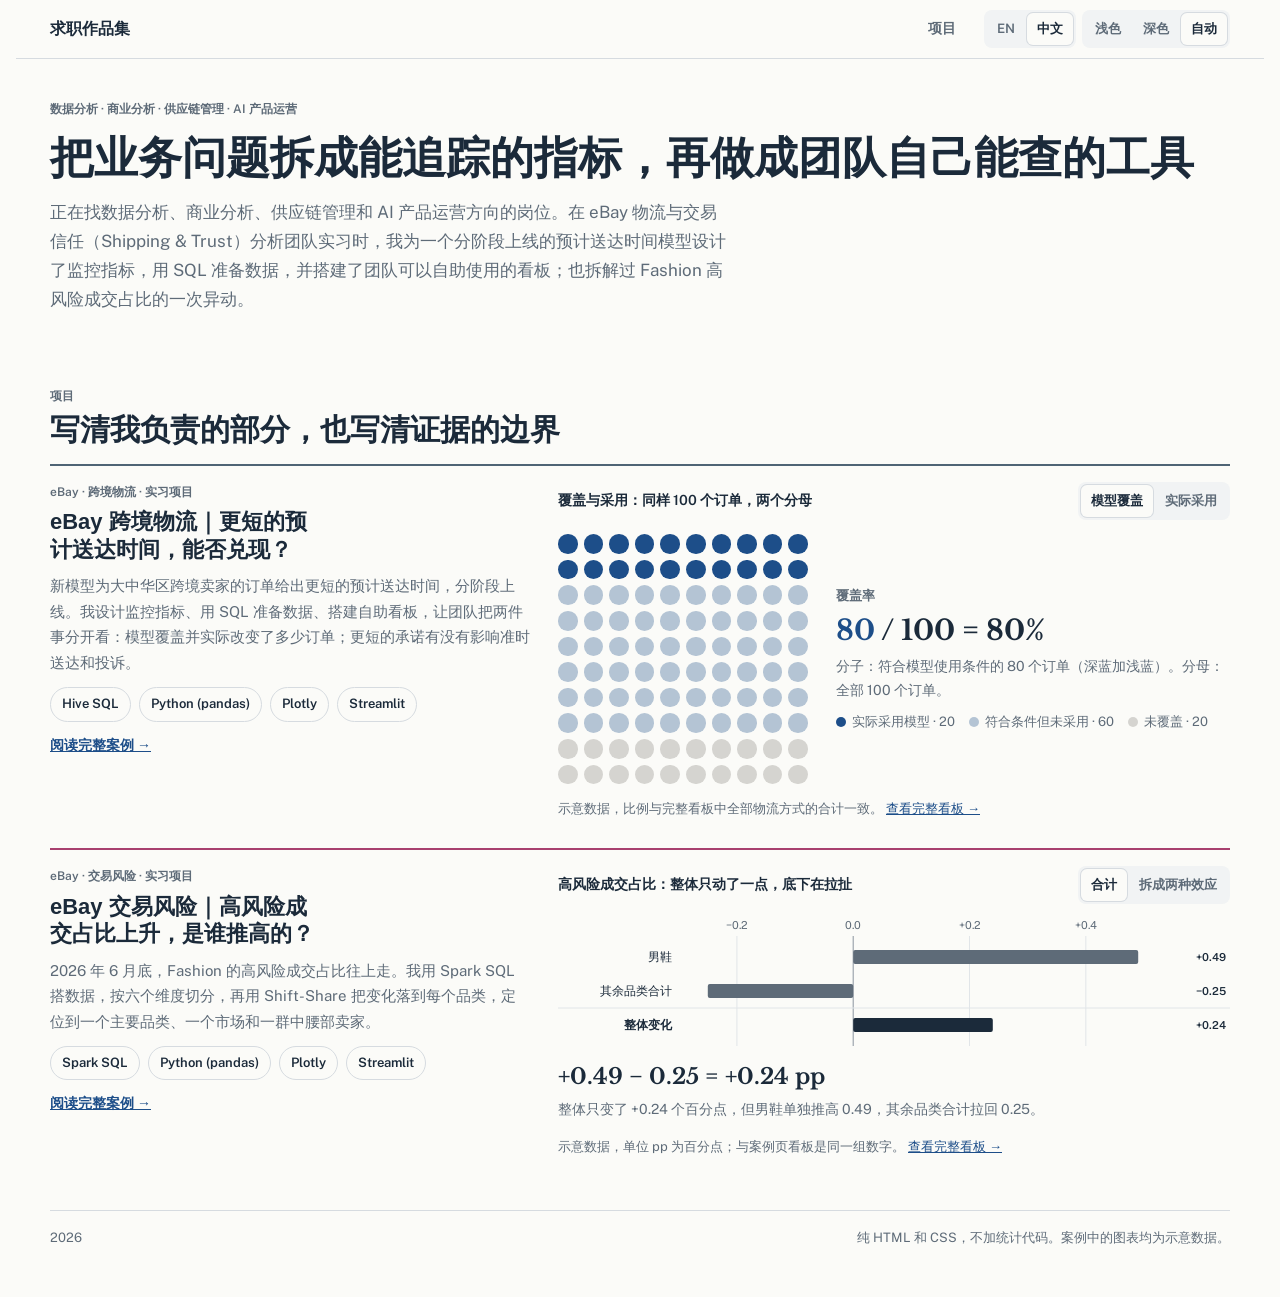
==== index.html @ 5433c1f7 "Update site 2026-11-15 23:43" ====
<!doctype html>
<html lang="zh" data-lang="zh" data-default-lang="zh">
<head>
<meta charset="utf-8">
<meta name="viewport" content="width=device-width, initial-scale=1, viewport-fit=cover">
<title>求职作品集 · 数据分析、商业分析、供应链与 AI 产品运营</title>
<meta name="description" content="数据分析、商业分析、供应链管理和 AI 产品运营方向的求职作品集。第一个案例：eBay 跨境物流预计送达时间模型的上线监控。">
<meta property="og:title" content="求职作品集 · 数据分析、商业分析、供应链与 AI 产品运营">
<meta property="og:description" content="案例：eBay 跨境物流｜更短的预计送达时间，能否兑现？">
<meta property="og:type" content="website">
<link rel="icon" href="data:,">
<link rel="preconnect" href="https://fonts.googleapis.com">
<link rel="preconnect" href="https://fonts.gstatic.com" crossorigin>
<link rel="stylesheet" href="https://fonts.googleapis.com/css2?family=Libre+Baskerville:wght@400;700&family=Public+Sans:wght@400;500;600;700&display=swap" media="print" onload="this.media='all'">
<noscript><link rel="stylesheet" href="https://fonts.googleapis.com/css2?family=Libre+Baskerville:wght@400;700&family=Public+Sans:wght@400;500;600;700&display=swap"></noscript>
<link rel="stylesheet" href="kit.css">
<link rel="stylesheet" href="site.css">
<!--
  首页。每段可见文字都是一对：<span lang="en">…</span><span lang="zh">…</span>，改的时候两半都改。
  加新案例：复制 .case-list 里的整个 <li>，改颜色（--c）、文字和链接；案例页复制 cases/ebay-edd.html 再改。
  姓名、学校、联系方式之后补在 masthead 里（模板的 .links 和 .stats 写法见 personal-site-design/template）。
-->
</head>
<body>

<header class="topbar">
  <div class="wrap">
    <a class="who" href="index.html"><span lang="en">Portfolio</span><span lang="zh">求职作品集</span></a>
    <nav class="pages" aria-label="Sections">
      <a href="#projects"><span lang="en">Projects</span><span lang="zh">项目</span></a>
    </nav>
    <div class="toggles">
      <div class="seg" role="group" aria-label="Language">
        <button type="button" data-set-lang="en" aria-pressed="false">EN</button>
        <button type="button" data-set-lang="zh" aria-pressed="true">中文</button>
      </div>
      <div class="seg" role="group" aria-label="Theme">
        <button type="button" data-set-theme="light" aria-pressed="false"><span lang="en">Light</span><span lang="zh">浅色</span></button>
        <button type="button" data-set-theme="dark" aria-pressed="false"><span lang="en">Dark</span><span lang="zh">深色</span></button>
        <button type="button" data-set-theme="auto" aria-pressed="true"><span lang="en">Auto</span><span lang="zh">自动</span></button>
      </div>
    </div>
  </div>
</header>

<main class="wrap" id="top">

  <div class="masthead">
    <p class="eyebrow"><span lang="en">Data analytics · Business analytics · Supply chain management · AI product operations</span><span lang="zh">数据分析 · 商业分析 · 供应链管理 · AI 产品运营</span></p>
    <h1><span lang="en">Turning a business question into metrics a team can track, and a tool it can check on its own</span><span lang="zh">把业务问题拆成能追踪的指标，再做成团队自己能查的工具</span></h1>
    <p class="lede"><span lang="en">Looking for roles in data analytics, business analytics, supply chain management and AI product operations. During my internship with eBay's Shipping &amp; Trust analytics team, I designed the monitoring metrics for a delivery-date model that went live in phases, prepared the data in SQL and built a dashboard the team could use on its own; I also broke down a rise in Fashion's high-risk share of sales.</span><span lang="zh">正在找数据分析、商业分析、供应链管理和 AI 产品运营方向的岗位。在 eBay 物流与交易信任（Shipping &amp; Trust）分析团队实习时，我为一个分阶段上线的预计送达时间模型设计了监控指标，用 SQL 准备数据，并搭建了团队可以自助使用的看板；也拆解过 Fashion 高风险成交占比的一次异动。</span></p>
  </div>

  <section class="block" id="projects">
    <div class="head">
      <p class="eyebrow"><span lang="en">Projects</span><span lang="zh">项目</span></p>
      <h2><span lang="en">Each case says what I owned and where the evidence stops</span><span lang="zh">写清我负责的部分，也写清证据的边界</span></h2>
    </div>

    <!-- 一个 <li> 一个案例。--c 是这类工作的颜色：物流配送 slate；数据与工具 sky；电商运营 navy（见 DESIGN.md） -->
    <ol class="case-list">
      <li class="has-shot" style="--c:var(--slate)">
        <div class="cl-meta">
          <p class="eyebrow"><span lang="en">eBay · Cross-border shipping · Internship</span><span lang="zh">eBay · 跨境物流 · 实习项目</span></p>
          <h3><a href="cases/ebay-edd.html"><span lang="en">eBay cross-border shipping: shorter delivery promises, but can they be kept?</span><span lang="zh">eBay 跨境物流｜更短的预计送达时间，能否兑现？</span></a></h3>
        </div>
        <!-- Preview: 100 orders as dots. The toggle (site.js) swaps the numerator and denominator; CSS does the rest. Illustrative numbers. -->
        <figure class="cl-shot cov-demo" data-cov-demo data-mode="cov">
          <div class="cov-top">
            <p class="cov-title"><span lang="en">Coverage and adoption, on 100 orders</span><span lang="zh">覆盖与采用：同样 100 个订单，两个分母</span></p>
            <div class="seg" role="group" aria-label="Metric">
              <button type="button" data-mode="cov" aria-pressed="true"><span lang="en">Model coverage</span><span lang="zh">模型覆盖</span></button>
              <button type="button" data-mode="adopt" aria-pressed="false"><span lang="en">Actual adoption</span><span lang="zh">实际采用</span></button>
            </div>
          </div>
          <div class="cov-body">
            <div class="cov-grid" role="img" aria-label="100 个订单：20 个实际采用模型，60 个符合条件但未采用，20 个未覆盖 / 100 orders: 20 used the model, 60 eligible but not used, 20 not covered"><i class="d a"></i><i class="d a"></i><i class="d a"></i><i class="d a"></i><i class="d a"></i><i class="d a"></i><i class="d a"></i><i class="d a"></i><i class="d a"></i><i class="d a"></i><i class="d a"></i><i class="d a"></i><i class="d a"></i><i class="d a"></i><i class="d a"></i><i class="d a"></i><i class="d a"></i><i class="d a"></i><i class="d a"></i><i class="d a"></i><i class="d e"></i><i class="d e"></i><i class="d e"></i><i class="d e"></i><i class="d e"></i><i class="d e"></i><i class="d e"></i><i class="d e"></i><i class="d e"></i><i class="d e"></i><i class="d e"></i><i class="d e"></i><i class="d e"></i><i class="d e"></i><i class="d e"></i><i class="d e"></i><i class="d e"></i><i class="d e"></i><i class="d e"></i><i class="d e"></i><i class="d e"></i><i class="d e"></i><i class="d e"></i><i class="d e"></i><i class="d e"></i><i class="d e"></i><i class="d e"></i><i class="d e"></i><i class="d e"></i><i class="d e"></i><i class="d e"></i><i class="d e"></i><i class="d e"></i><i class="d e"></i><i class="d e"></i><i class="d e"></i><i class="d e"></i><i class="d e"></i><i class="d e"></i><i class="d e"></i><i class="d e"></i><i class="d e"></i><i class="d e"></i><i class="d e"></i><i class="d e"></i><i class="d e"></i><i class="d e"></i><i class="d e"></i><i class="d e"></i><i class="d e"></i><i class="d e"></i><i class="d e"></i><i class="d e"></i><i class="d e"></i><i class="d e"></i><i class="d e"></i><i class="d e"></i><i class="d e"></i><i class="d e"></i><i class="d e"></i><i class="d u"></i><i class="d u"></i><i class="d u"></i><i class="d u"></i><i class="d u"></i><i class="d u"></i><i class="d u"></i><i class="d u"></i><i class="d u"></i><i class="d u"></i><i class="d u"></i><i class="d u"></i><i class="d u"></i><i class="d u"></i><i class="d u"></i><i class="d u"></i><i class="d u"></i><i class="d u"></i><i class="d u"></i><i class="d u"></i></div>
            <div class="cov-read" aria-live="polite">
              <p class="cov-name" data-show="cov"><span lang="en">Coverage</span><span lang="zh">覆盖率</span></p>
              <p class="cov-name" data-show="adopt"><span lang="en">Adoption among eligible orders</span><span lang="zh">符合条件订单中的采用率</span></p>
              <p class="cov-eq" data-show="cov"><span class="num">80</span> / 100 = 80%</p>
              <p class="cov-eq" data-show="adopt"><span class="num">20</span> / 80 = 25%</p>
              <p class="cov-def" data-show="cov"><span lang="en">Numerator: the 80 orders that meet the model's conditions (dark and light blue). Denominator: all 100 orders.</span><span lang="zh">分子：符合模型使用条件的 80 个订单（深蓝加浅蓝）。分母：全部 100 个订单。</span></p>
              <p class="cov-def" data-show="adopt"><span lang="en">Numerator: the 20 orders that used the model's date (dark blue). The denominator shrinks to the 80 eligible orders; the 20 grey ones drop out.</span><span lang="zh">分子：实际采用模型时间的 20 个订单（深蓝）。分母缩小到符合条件的 80 个，灰色的 20 个不再计入。</span></p>
              <ul class="key">
                <li><span class="sw" style="--c:var(--adopt)"></span><span lang="en">Used the model · 20</span><span lang="zh">实际采用模型 · 20</span></li>
                <li><span class="sw" style="--c:var(--elig)"></span><span lang="en">Eligible, not used · 60</span><span lang="zh">符合条件但未采用 · 60</span></li>
                <li><span class="sw" style="--c:var(--uncov)"></span><span lang="en">Not covered · 20</span><span lang="zh">未覆盖 · 20</span></li>
              </ul>
            </div>
          </div>
          <figcaption class="caption"><span lang="en">Illustrative data. Same ratios as the dashboard's all-options total.</span><span lang="zh">示意数据，比例与完整看板中全部物流方式的合计一致。</span> <a href="cases/ebay-edd.html#dashboard-shipping"><span lang="en">See the full dashboard →</span><span lang="zh">查看完整看板 →</span></a></figcaption>
        </figure>
        <div class="cl-body">
          <p class="one"><span lang="en">A new model gave orders from Greater China cross-border sellers shorter estimated delivery dates and went live in phases. I designed the monitoring metrics, prepared the data in SQL and built a self-serve dashboard, so the team could keep two questions apart: how many orders the model reached and actually changed, and whether the shorter promises hurt on-time delivery or complaints.</span><span lang="zh">新模型为大中华区跨境卖家的订单给出更短的预计送达时间，分阶段上线。我设计监控指标、用 SQL 准备数据、搭建自助看板，让团队把两件事分开看：模型覆盖并实际改变了多少订单；更短的承诺有没有影响准时送达和投诉。</span></p>
          <p class="legend"><span class="chip static">Hive SQL</span><span class="chip static">Python (pandas)</span><span class="chip static">Plotly</span><span class="chip static">Streamlit</span></p>
          <p class="more"><a href="cases/ebay-edd.html"><span lang="en">Read the full case →</span><span lang="zh">阅读完整案例 →</span></a></p>
        </div>
      </li>
      <li class="has-shot" style="--c:var(--hr)">
        <div class="cl-meta">
          <p class="eyebrow"><span lang="en">eBay · Trust and risk · Internship</span><span lang="zh">eBay · 交易风险 · 实习项目</span></p>
          <h3><a href="cases/prci.html"><span lang="en">eBay trust and risk: the high-risk share of Fashion sales rose. What pushed it up?</span><span lang="zh">eBay 交易风险｜高风险成交占比上升，是谁推高的？</span></a></h3>
        </div>
        <!-- Preview: the shift-share in three rows, drawn by dash-prci.js from the same illustrative data as the case dashboard. -->
        <figure class="cl-shot cov-demo prci-demo" data-prci-demo data-mode="net">
          <div class="cov-top">
            <p class="cov-title"><span lang="en">High-risk share: a small net rise, with big moves underneath</span><span lang="zh">高风险成交占比：整体只动了一点，底下在拉扯</span></p>
            <div class="seg" role="group" aria-label="View">
              <button type="button" data-mode="net" aria-pressed="true"><span lang="en">Net</span><span lang="zh">合计</span></button>
              <button type="button" data-mode="split" aria-pressed="false"><span lang="en">Rate and mix</span><span lang="zh">拆成两种效应</span></button>
            </div>
          </div>
          <div class="chart"></div>
          <div class="cov-read" aria-live="polite">
            <p class="cov-eq" data-eq></p>
            <p class="cov-def" data-def></p>
            <ul class="key" data-show="split" hidden>
              <li><span class="sw" style="--c:var(--rate-eff)"></span><span lang="en">Rate effect: change inside the category</span><span lang="zh">Rate 效应：品类内部占比的变化</span></li>
              <li><span class="sw" style="--c:var(--mix-eff)"></span><span lang="en">Mix effect: change in the category's weight</span><span lang="zh">Mix 效应：品类权重的变化</span></li>
            </ul>
          </div>
          <figcaption class="caption"><span lang="en">Illustrative data, pp = percentage points. The same numbers as the case dashboard.</span><span lang="zh">示意数据，单位 pp 为百分点；与案例页看板是同一组数字。</span> <a href="cases/prci.html#prci-dashboard-ctv"><span lang="en">See the full dashboard →</span><span lang="zh">查看完整看板 →</span></a></figcaption>
        </figure>
        <div class="cl-body">
          <p class="one"><span lang="en">Fashion's high-risk share of sales turned up at the end of June 2026. I built the data in Spark SQL, sliced it six ways and used a shift-share decomposition to put the change on each category, which pointed to one category, one market and the mid-tier sellers.</span><span lang="zh">2026 年 6 月底，Fashion 的高风险成交占比往上走。我用 Spark SQL 搭数据，按六个维度切分，再用 Shift-Share 把变化落到每个品类，定位到一个主要品类、一个市场和一群中腰部卖家。</span></p>
          <p class="legend"><span class="chip static">Spark SQL</span><span class="chip static">Python (pandas)</span><span class="chip static">Plotly</span><span class="chip static">Streamlit</span></p>
          <p class="more"><a href="cases/prci.html"><span lang="en">Read the full case →</span><span lang="zh">阅读完整案例 →</span></a></p>
        </div>
      </li>
    </ol>
  </section>

  <footer>
    <span>2026</span>
    <span><span lang="en">Plain HTML and CSS; no tracking. Charts in the cases use illustrative data.</span><span lang="zh">纯 HTML 和 CSS，不加统计代码。案例中的图表均为示意数据。</span></span>
  </footer>
</main>

<script src="kit.js"></script>
<script>Kit.initToggles();</script>
<script src="site.js"></script>
<script src="dash-prci.js"></script>
</body>
</html>
---- kit.css ----
/* kit.css · house style for a personal portfolio site (personal-site-design skill)
   Tokens first (light, then dark twice: system setting and manual toggle), then components, one numbered section each.
   Use: link this file as it is. Change token values only when re-theming the whole site (see DESIGN.md);
   page-specific tweaks go in a later <style> block and use tokens only (no #hex colours outside :root). */

/* 1. Tokens: light, then dark twice (system setting, and the manual toggle) ---------------- */
:root {
  --paper: #FBFBF8; --ink: #1B2A3A; --muted: #5E6B78; --panel: #F1F3F4; --panel-2: #E9EEF1;
  --rule: #D6DBE0; --grid: #E1E5E8; --shade: #EFEDE6; --halo: #FBFBF8;
  --navy: #1D4E89; --ochre: #A86F1C; --teal: #1F7A70; --plum: #7A5C99; --olive: #5E7C16; --red: #B4442C;
  --rose: #A8406F; --slate: #4F6475; --sky: #1C87A8; --clay: #985A3E; --stone: #7D7A72;
  --heat-neg: #A86F1C; --heat-mid: #E4E7EA; --heat-pos: #1D4E89;
  --focus: #1D4E89;
  --serif: 'Libre Baskerville', Georgia, 'Times New Roman', serif;
  --sans: 'Public Sans', 'Helvetica Neue', Arial, sans-serif;
  --mono: 'IBM Plex Mono', ui-monospace, Menlo, Consolas, monospace;
  --cjk: 'PingFang SC', 'Hiragino Sans GB', 'Noto Sans SC', 'Microsoft YaHei', sans-serif;
}
@media (prefers-color-scheme: dark) {
  :root:not([data-theme="light"]) {
    --paper: #11171D; --ink: #E3E7EB; --muted: #9BA6B1; --panel: #19222B; --panel-2: #212C37;
    --rule: #2E3A46; --grid: #25313C; --shade: #1B2229; --halo: #11171D;
    --navy: #7EA7DE; --ochre: #D7A35A; --teal: #52B5A6; --plum: #B497D8; --olive: #A9C25A; --red: #E4806A;
    --rose: #E58AB0; --slate: #9FB3C4; --sky: #5CC0DE; --clay: #DA9672; --stone: #AEAAA0;
    --heat-neg: #C99247; --heat-mid: #26313B; --heat-pos: #7EA7DE;
    --focus: #7EA7DE; color-scheme: dark;
  }
}
:root[data-theme="dark"] {
  --paper: #11171D; --ink: #E3E7EB; --muted: #9BA6B1; --panel: #19222B; --panel-2: #212C37;
  --rule: #2E3A46; --grid: #25313C; --shade: #1B2229; --halo: #11171D;
  --navy: #7EA7DE; --ochre: #D7A35A; --teal: #52B5A6; --plum: #B497D8; --olive: #A9C25A; --red: #E4806A;
  --rose: #E58AB0; --slate: #9FB3C4; --sky: #5CC0DE; --clay: #DA9672; --stone: #AEAAA0;
  --heat-neg: #C99247; --heat-mid: #26313B; --heat-pos: #7EA7DE;
  --focus: #7EA7DE; color-scheme: dark;
}

/* 2. Base --------------------------------------------------------------------------------- */
* { box-sizing: border-box; }
html { -webkit-text-size-adjust: 100%; }
body {
  margin: 0; background: var(--paper); color: var(--ink); font-family: var(--sans); font-size: 15px; line-height: 1.55;
  padding-left: max(16px, env(safe-area-inset-left, 0px)); padding-right: max(16px, env(safe-area-inset-right, 0px));
  padding-block: 0 48px; -webkit-font-smoothing: antialiased;
}
.wrap { max-width: 1180px; margin: 0 auto; }
h1, h2 { font-family: var(--serif); font-weight: 700; text-wrap: balance; margin: 0; letter-spacing: -0.005em; }
h1 { font-size: clamp(30px, 5vw, 44px); line-height: 1.15; }
h2 { font-size: clamp(23px, 3.2vw, 30px); line-height: 1.2; }
h3 { font-size: 17px; font-weight: 600; margin: 0; }
p { margin: 0; }
ul { margin: 0; padding-left: 18px; }
a { color: var(--focus); }
.eyebrow { font-size: 12px; font-weight: 600; letter-spacing: 0.08em; text-transform: uppercase; color: var(--muted); }
.muted { color: var(--muted); }
.num { font-variant-numeric: tabular-nums; }
.mono { font-family: var(--mono); font-size: 12px; }          /* code and internal IDs only */
button { font: inherit; color: inherit; }
:focus-visible { outline: 2px solid var(--focus); outline-offset: 2px; border-radius: 4px; }

/* 3. Top bar (multi-page sites): name left, page links, language and theme right ------------- */
.topbar { position: sticky; top: 0; z-index: 5; background: var(--paper); border-bottom: 1px solid var(--rule); }
.topbar .wrap { display: flex; align-items: center; gap: 8px 16px; flex-wrap: wrap; padding-block: 10px; }
.topbar .who { font-family: var(--serif); font-weight: 700; font-size: 16px; text-decoration: none; color: var(--ink); margin-right: auto; }
.pages { display: flex; flex-wrap: wrap; gap: 4px; }
.pages a { text-decoration: none; color: var(--muted); font-size: 14px; font-weight: 600; padding: 6px 12px; border-radius: 999px; }
.pages a:hover { color: var(--ink); background: var(--panel); }
.pages a[aria-current="page"], .pages a[aria-current="true"] { color: var(--paper); background: var(--ink); }   /* "true": the section in view on a one-page site */
.toggles { display: flex; gap: 6px; }

/* 4. Masthead and stat tiles ---------------------------------------------------------------- */
.masthead { padding-block: 40px 28px; display: flex; flex-direction: column; gap: 14px; }
.masthead .lede { font-size: 17px; max-width: 68ch; color: var(--muted); }
.specs { display: flex; flex-wrap: wrap; gap: 6px 14px; font-size: 13px; color: var(--muted); }
.specs span { white-space: nowrap; }
.stats { display: grid; grid-template-columns: repeat(4, minmax(0, 1fr)); gap: 12px; margin-top: 10px; }
.stat { background: var(--panel); border-radius: 10px; padding: 16px 18px; display: flex; flex-direction: column; gap: 4px; min-width: 0; }
.stat .big { font-family: var(--serif); font-size: 34px; font-weight: 700; line-height: 1.1; font-variant-numeric: tabular-nums; }
.stat .lab { font-size: 13px; font-weight: 600; color: var(--muted); }
.stat .sub { font-size: 13px; color: var(--muted); }

/* 5. Sticky section index (single long page) ------------------------------------------------- */
.index { position: sticky; top: env(safe-area-inset-top, 0px); z-index: 5; background: var(--paper); border-bottom: 1px solid var(--rule); }
.index .wrap { display: flex; flex-wrap: wrap; gap: 4px; padding-block: 8px; }
.index a { flex: none; text-decoration: none; color: var(--muted); font-size: 14px; font-weight: 600; padding: 6px 12px; border-radius: 999px; }
.index a:hover { color: var(--ink); background: var(--panel); }

/* 6. Sections ------------------------------------------------------------------------------- */
section.block { padding-block: 44px 8px; display: flex; flex-direction: column; gap: 16px; scroll-margin-top: 64px; }
.head { display: flex; flex-direction: column; gap: 6px; max-width: 80ch; }
.head .dek { color: var(--muted); font-size: 15px; }
.row { display: flex; flex-wrap: wrap; gap: 8px; align-items: center; }
.split { display: grid; grid-template-columns: minmax(0, 5fr) minmax(0, 7fr); gap: 28px; align-items: start; }

/* 7. Chips, segmented control, ghost button ------------------------------------------------- */
.chip { display: inline-flex; align-items: center; gap: 7px; border: 1px solid var(--rule); background: transparent; border-radius: 999px; padding: 5px 11px; font-size: 13px; font-weight: 600; cursor: pointer; color: var(--ink); }
.chip .sw { width: 10px; height: 10px; border-radius: 3px; background: var(--c, var(--muted)); flex: none; }
.chip .n { color: var(--muted); font-weight: 500; font-variant-numeric: tabular-nums; }
.chip[aria-pressed="false"] { color: var(--muted); }
.chip[aria-pressed="false"] .sw { opacity: 0.3; }
.chip[aria-pressed="true"] { background: var(--panel); border-color: transparent; }
.chip:hover { border-color: var(--muted); }
.seg { display: inline-flex; background: var(--panel); border-radius: 8px; padding: 3px; gap: 2px; flex-wrap: wrap; }
.seg button { border: 0; background: transparent; padding: 5px 10px; border-radius: 6px; font-size: 13px; font-weight: 600; color: var(--muted); cursor: pointer; }
.seg button[aria-pressed="true"] { background: var(--paper); color: var(--ink); box-shadow: 0 0 0 1px var(--rule); }
.ghost { border: 1px solid var(--rule); background: transparent; border-radius: 6px; padding: 5px 10px; font-size: 13px; font-weight: 600; cursor: pointer; }
.ghost:hover { border-color: var(--muted); }

/* 8. Charts --------------------------------------------------------------------------------- */
.chart { position: relative; width: 100%; }
.chart svg { display: block; width: 100%; height: auto; overflow: visible; }
.chart text { font-family: var(--sans); font-size: 11px; fill: var(--muted); }
.chart .axis line, .chart .gridline { stroke: var(--grid); stroke-width: 1; }
.chart .zero { stroke: var(--muted); stroke-width: 1; opacity: 0.6; }
.chart .shade { fill: var(--shade); }
.chart .shade-lab { font-size: 11px; font-weight: 600; fill: var(--muted); }
.chart path.ln { fill: none; stroke-linejoin: round; stroke-linecap: round; transition: opacity 120ms; }
.chart svg.has-focus path.ln, .chart svg.has-focus text.end { opacity: 0.18; }
.chart svg.has-focus path.ln.focus, .chart svg.has-focus text.end.focus { opacity: 1; }
.chart text.end { font-size: 12px; font-weight: 600; }
.chart .note-line { stroke: var(--muted); stroke-width: 1; }
.chart text.note { font-size: 11.5px; fill: var(--ink); }
.chart .guide { stroke: var(--muted); stroke-width: 1; stroke-dasharray: 3 3; }
.chart .bar-v { font-size: 11px; font-weight: 600; fill: var(--ink); }
.tip { position: absolute; pointer-events: none; background: var(--ink); color: var(--paper); font-size: 12px; line-height: 1.4; padding: 6px 9px; border-radius: 6px; white-space: nowrap; z-index: 3; opacity: 0; transition: opacity 80ms; font-variant-numeric: tabular-nums; }
.tip b { font-weight: 700; }
.caption { font-size: 13px; color: var(--muted); max-width: 80ch; }
.legend { display: flex; flex-wrap: wrap; gap: 6px 8px; }
.multiples { display: grid; grid-template-columns: repeat(3, minmax(0, 1fr)); gap: 22px 28px; }
.multiples .m-title { font-size: 13px; font-weight: 600; display: flex; align-items: center; gap: 7px; }
.multiples .m-title .sw { width: 10px; height: 10px; border-radius: 3px; background: var(--c); }

/* 9. Tables --------------------------------------------------------------------------------- */
.table-wrap { border: 1px solid var(--rule); border-radius: 10px; overflow-x: auto; }   /* safety net only: hide low-priority columns so it never scrolls */
table { border-collapse: collapse; width: 100%; font-size: 13.5px; font-variant-numeric: tabular-nums; }
th, td { padding: 7px 8px; text-align: right; white-space: nowrap; border-bottom: 1px solid var(--grid); }
th { background: var(--panel-2); font-size: 12px; font-weight: 600; color: var(--muted); white-space: normal; vertical-align: bottom; line-height: 1.25; }
th button { border: 0; background: transparent; font-weight: 600; color: inherit; cursor: pointer; padding: 0; text-align: inherit; }
th button::after { content: " ↕"; opacity: 0; font-size: 11px; }
th button:hover::after, th button:focus-visible::after { opacity: 0.4; }
th[aria-sort="ascending"] button::after { content: " ↑"; opacity: 1; }
th[aria-sort="descending"] button::after { content: " ↓"; opacity: 1; }
th.l, td.l { text-align: left; }
td.wrap-text { white-space: normal; min-width: 18ch; }
tbody tr:last-child td { border-bottom: 0; }
tbody tr:hover td { background: var(--panel); }
td.name { font-weight: 700; }
.stripe { display: inline-block; width: 4px; height: 16px; border-radius: 2px; background: var(--c); vertical-align: -3px; margin-right: 8px; }
.tag { display: inline-block; font-size: 11px; font-weight: 600; padding: 1px 6px; border-radius: 4px; background: var(--panel-2); color: var(--muted); margin-left: 6px; vertical-align: 1px; }
.good { color: var(--teal); font-weight: 600; }
.bad { color: var(--red); font-weight: 600; }
.neg { color: var(--red); }
.pos { color: var(--teal); }
.spark { display: block; width: 96px; height: 22px; margin-left: auto; }

/* 10. Callout, notes, definitions ---------------------------------------------------------- */
.callout { background: var(--panel); border-radius: 10px; padding: 14px 16px; font-size: 14px; display: flex; flex-direction: column; gap: 6px; }
.callout.stripe-l { border-left: 4px solid var(--c, var(--navy)); }
.callout .k { font-size: 12px; font-weight: 700; letter-spacing: 0.08em; text-transform: uppercase; color: var(--c, var(--muted)); }
.note { font-size: 13px; color: var(--muted); line-height: 1.5; }
.defs { display: grid; grid-template-columns: repeat(2, minmax(0, 1fr)); gap: 14px 28px; margin: 0; }
.defs dt { font-weight: 700; font-size: 14px; }
.defs dd { margin: 2px 0 0; font-size: 14px; color: var(--muted); }

/* 11. Detail card (one item at a time) and case card (a lesson or closed direction) ---------- */
.explorer { border: 1px solid var(--rule); border-radius: 12px; padding: 22px; display: flex; flex-direction: column; gap: 18px; scroll-margin-top: 64px; }
.ex-top { display: flex; justify-content: space-between; gap: 12px; align-items: flex-start; flex-wrap: wrap; }
.ex-title { display: flex; flex-direction: column; gap: 4px; min-width: 0; }
.ex-title h3 { font-family: var(--serif); font-size: 28px; font-weight: 700; line-height: 1.2; }
.ex-nav { display: flex; gap: 6px; }
.ex-body { display: grid; grid-template-columns: minmax(0, 5fr) minmax(0, 7fr); gap: 26px; align-items: start; }
.case-tabs { display: flex; flex-wrap: wrap; gap: 6px; }
.case-tabs button { border: 1px solid var(--rule); background: transparent; border-radius: 999px; padding: 3px 11px; font-size: 12.5px; font-weight: 600; color: var(--muted); cursor: pointer; }
.case-tabs button:hover { color: var(--ink); border-color: var(--muted); }
.case-tabs button[aria-pressed="true"], .case-tabs button[aria-selected="true"] { background: var(--ink); border-color: var(--ink); color: var(--paper); }
.case { border-top: 2px solid var(--c, var(--ink)); padding-top: 16px; display: grid; grid-template-columns: minmax(0, 5fr) minmax(0, 7fr); gap: 28px; align-items: start; }
.case h3 { font-family: var(--serif); font-size: 22px; font-weight: 700; line-height: 1.25; }
.case .one { font-size: 15px; color: var(--muted); margin-top: 6px; }
.facts { display: grid; grid-template-columns: max-content minmax(0, 1fr); gap: 10px 18px; margin: 0; }
.facts dt { font-size: 12px; font-weight: 600; color: var(--muted); padding-top: 2px; }
.facts dd { margin: 0; font-size: 14.5px; }
.verdict { display: inline-flex; align-items: center; gap: 6px; font-size: 12px; font-weight: 600; padding: 2px 9px; border-radius: 999px; background: var(--panel-2); color: var(--ink); }
.verdict::before { content: ""; width: 7px; height: 7px; border-radius: 50%; background: var(--c, var(--muted)); }

/* 12. Matrix (instead of a tangled network) ------------------------------------------------ */
.matrix-wrap { display: grid; grid-template-columns: minmax(0, 7fr) minmax(0, 4fr); gap: 28px; align-items: start; }
.matrix svg { display: block; width: 100%; height: auto; }
.matrix text { font-family: var(--sans); font-size: 11px; fill: var(--ink); }
.matrix .cell { stroke: var(--paper); stroke-width: 1; }
.matrix .empty { fill: var(--panel); }
.matrix .grp-line { stroke: var(--muted); stroke-width: 1; }

/* 13. Language pairs and CJK typography ---------------------------------------------------- */
[data-lang="en"] [lang="zh"], [data-lang="zh"] [lang="en"] { display: none !important; }
:root[data-lang="zh"] body { font-family: var(--sans), var(--cjk); line-height: 1.7; }
[lang="zh"] { letter-spacing: 0; text-transform: none; }
:root[data-lang="zh"] h1, :root[data-lang="zh"] h2, :root[data-lang="zh"] .ex-title h3, :root[data-lang="zh"] .case h3 { font-family: var(--cjk); font-weight: 700; letter-spacing: 0; }
:root[data-lang="zh"] .eyebrow { letter-spacing: 0.04em; }

/* 14. Footer -------------------------------------------------------------------------------- */
footer { margin-top: 44px; padding-top: 16px; border-top: 1px solid var(--rule); font-size: 13px; color: var(--muted); display: flex; flex-wrap: wrap; gap: 6px 18px; justify-content: space-between; }

/* 15. Responsive ---------------------------------------------------------------------------- */
@media (max-width: 900px) {
  .split, .ex-body, .case, .matrix-wrap { grid-template-columns: minmax(0, 1fr); }
  .stats { grid-template-columns: repeat(2, minmax(0, 1fr)); }
  .multiples { grid-template-columns: repeat(2, minmax(0, 1fr)); }
  [data-pri="3"] { display: none; }          /* table columns: 3 = nice to have */
}
@media (max-width: 560px) {
  .defs { grid-template-columns: minmax(0, 1fr); }
  .explorer { padding: 16px; }
  .stat .big { font-size: 28px; }
  .multiples { grid-template-columns: minmax(0, 1fr); }
  [data-pri="2"] { display: none; }          /* 2 = secondary; 1 = always shown */
  .topbar { position: static; }              /* a three-row bar must not stay pinned on a phone */
  th, td { padding: 7px 6px; }
}
@media (prefers-reduced-motion: reduce) { * { transition: none !important; scroll-behavior: auto !important; } }

/* 16. Portfolio additions: link row, experience timeline, static chips ------------------------ */
.links { display: flex; flex-wrap: wrap; gap: 6px 18px; font-size: 14px; font-weight: 600; }
.links a { text-decoration: none; border-bottom: 1px solid var(--rule); }
.links a:hover { border-bottom-color: var(--focus); }
.links > span { color: var(--muted); font-weight: 500; }   /* the location line; links keep their colour */
.timeline { list-style: none; margin: 0; padding: 0; border-top: 1px solid var(--rule); }
.timeline > li { display: grid; grid-template-columns: minmax(0, 3fr) minmax(0, 9fr); gap: 4px 28px; padding: 18px 0; border-bottom: 1px solid var(--rule); }
.timeline .when { font-size: 13px; font-weight: 600; color: var(--muted); font-variant-numeric: tabular-nums; padding-top: 3px; }
.timeline .org { display: flex; align-items: center; gap: 8px; }
.timeline .org::before { content: ""; width: 8px; height: 8px; border-radius: 50%; background: var(--c, var(--muted)); flex: none; }
.timeline .role { font-size: 14px; color: var(--muted); margin-top: 2px; }
.timeline ul { margin-top: 8px; display: flex; flex-direction: column; gap: 4px; font-size: 14.5px; }
.timeline .legend { margin-top: 10px; }
.chip.static { cursor: default; background: transparent; }
.chip.static:hover { border-color: var(--rule); }
[hidden] { display: none !important; }   /* tab panels: .case sets display:grid, which would beat the browser's own [hidden] rule */
@media (max-width: 700px) { .timeline > li { grid-template-columns: minmax(0, 1fr); } }
---- site.css ----
/* site.css · additions for this portfolio, loaded after kit.css.
   Tokens only (no #hex outside :root); sizes and gaps from DESIGN.md scales.
   Class names carry their own prefixes so they cannot clash with kit.css. */

/* 0. Dashboard colours. Each one means a single thing everywhere on the site (home preview, case figure, dashboard). */
:root {
  --adopt: var(--navy);                                             /* orders that used the model's date */
  --elig: color-mix(in srgb, var(--navy) 32%, var(--paper));        /* eligible, kept the rule's date (fills) */
  --elig-line: color-mix(in srgb, var(--navy) 52%, var(--paper));   /* the same group as a line */
  --uncov: color-mix(in srgb, var(--stone) 30%, var(--paper));      /* not covered by the model (fills) */
  --uncov-line: var(--stone);                                       /* the same group as a line */
  --y2024: var(--olive); --y2025: var(--plum); --y2026: var(--ochre);   /* one colour per year in the GMV tab */
  /* PRCI case */
  --hr: var(--rose);                 /* high-risk sellers, and shares that belong to them */
  --nonhr: var(--stone);             /* other sellers; "before" baselines */
  --rate-eff: var(--clay);           /* rate effect: change inside a category */
  --mix-eff: var(--sky);             /* mix effect: change in a category's weight */
}

/* A. Breadcrumb on case pages ----------------------------------------------------------------- */
.crumbs { display: flex; flex-wrap: wrap; gap: 4px 8px; padding-top: 16px; font-size: 13px; color: var(--muted); }
.crumbs a { color: var(--muted); }
.crumbs a:hover { color: var(--ink); }

/* B. Case list on the home page: one row per case, each links to its own page ------------------- */
.case-list { list-style: none; margin: 0; padding: 0; display: flex; flex-direction: column; gap: 28px; }
.case-list > li { border-top: 2px solid var(--c, var(--ink)); padding-top: 16px; display: grid; grid-template-columns: minmax(0, 5fr) minmax(0, 7fr); gap: 10px 28px; align-items: start; }
.case-list h3 { font-family: var(--serif); font-size: 22px; font-weight: 700; line-height: 1.25; margin-top: 6px; text-wrap: balance; }
.case-list h3 a { color: var(--ink); text-decoration: none; }
.case-list h3 a:hover { text-decoration: underline; }
.case-list .one { font-size: 15px; color: var(--muted); }
.case-list .legend { margin-top: 12px; }
.case-list .more { margin-top: 12px; font-size: 14px; font-weight: 600; display: flex; flex-wrap: wrap; gap: 6px 18px; }
:root[data-lang="zh"] .case-list h3 { font-family: var(--cjk); }
.case-list > li.has-shot { grid-template-columns: minmax(0, 5fr) minmax(0, 7fr); grid-template-areas: "meta shot" "body shot"; grid-template-rows: auto 1fr; }
.has-shot .cl-meta { grid-area: meta; }
.has-shot .cl-body { grid-area: body; }
.has-shot .cl-shot { grid-area: shot; }

/* C. Long-form case page ---------------------------------------------------------------------- */
.prose { display: flex; flex-direction: column; gap: 12px; max-width: 80ch; }
.prose ul { display: flex; flex-direction: column; gap: 6px; }
.col { display: flex; flex-direction: column; gap: 10px; }
.col ul { display: flex; flex-direction: column; gap: 6px; }
.facts.wide { max-width: 96ch; }

/* D. Coverage vs adoption bars on the case page (same colours as the dashboard) ------------------ */
.rf { margin: 0; display: flex; flex-direction: column; gap: 18px; }
.rf-title { font-size: 14px; font-weight: 600; }
.rf-row { display: flex; flex-direction: column; gap: 6px; }
.rf-head { display: flex; flex-wrap: wrap; align-items: baseline; gap: 2px 10px; }
.rf-name { font-size: 14px; font-weight: 600; }
.rf-eq { font-size: 16px; font-weight: 700; font-variant-numeric: tabular-nums; }
.rf-bar { display: flex; height: 30px; }
.rf-seg { display: flex; align-items: center; min-width: 0; padding-inline: 8px; font-size: 12px; font-weight: 600; font-variant-numeric: tabular-nums; }
.rf-seg + .rf-seg { border-left: 2px solid var(--paper); }
.s-adopt { background: var(--adopt); color: var(--paper); }
.s-elig { background: var(--elig); color: var(--ink); }
.s-out { background: var(--uncov); color: var(--ink); }
.rf-note { font-size: 12.5px; color: var(--muted); }
.rf-key { list-style: none; margin: 0; padding: 0; display: flex; flex-wrap: wrap; gap: 6px 16px; font-size: 12.5px; color: var(--muted); }
.rf-key li { display: flex; align-items: center; gap: 6px; }
.rf-key .sw { width: 12px; height: 12px; border-radius: 4px; flex: none; }

/* E. Home preview: 100 orders as dots; the toggle swaps which dots are numerator and denominator -- */
.cov-demo { margin: 0; display: flex; flex-direction: column; gap: 14px; }
.cov-top { display: flex; flex-wrap: wrap; align-items: center; justify-content: space-between; gap: 10px 16px; }
.cov-title { font-size: 14px; font-weight: 600; }
.cov-body { display: grid; grid-template-columns: minmax(0, 250px) minmax(0, 1fr); gap: 18px 28px; align-items: center; }
.cov-grid { display: grid; grid-template-columns: repeat(10, minmax(0, 1fr)); gap: 6px; }
.cov-grid .d { display: block; aspect-ratio: 1; border-radius: 50%; border: 1.5px solid transparent; transition: background-color 160ms, border-color 160ms, opacity 160ms; }
.cov-grid .d.a { background: var(--adopt); }
.cov-grid .d.e { background: var(--elig); }
.cov-grid .d.u { background: var(--uncov); }
.cov-demo[data-mode="adopt"] .cov-grid .d.u { background: transparent; border: 1.5px dashed var(--uncov-line); opacity: 0.8; }
.cov-read { display: flex; flex-direction: column; gap: 8px; min-width: 0; }
.cov-name { font-size: 13px; font-weight: 600; color: var(--muted); }
.cov-eq { font-family: var(--serif); font-size: 28px; font-weight: 700; line-height: 1.15; font-variant-numeric: tabular-nums; }
.cov-eq .num { color: var(--adopt); }
.cov-def { font-size: 14px; color: var(--muted); }
.cov-demo:not([data-mode="adopt"]) [data-show="adopt"], .cov-demo[data-mode="adopt"] [data-show="cov"] { display: none; }
.key { list-style: none; margin: 0; padding: 0; display: flex; flex-wrap: wrap; gap: 4px 14px; font-size: 13px; color: var(--muted); }
.key li { display: inline-flex; align-items: center; gap: 6px; }
.key .sw { width: 10px; height: 10px; border-radius: 50%; flex: none; background: var(--c); }
.key .sw.hollow { background: transparent; border: 1.5px dashed var(--uncov-line); }

/* F. Case page: the web version of the dashboard ---------------------------------------------- */
.dash { display: flex; flex-direction: column; gap: 16px; }
[data-dash] [role="tab"] { scroll-margin-top: 210px; }   /* a link to a tab lands with the section heading and tabs in view */
.dash .table-wrap { margin-top: 4px; }
.prci-demo .cov-eq { font-size: 22px; }
.chip-pick { display: flex; flex-wrap: wrap; gap: 6px; }
.dash-panel { display: flex; flex-direction: column; }
.dash-block { display: flex; flex-direction: column; gap: 12px; padding-block: 18px 22px; border-top: 1px solid var(--rule); min-width: 0; }
.dash-panel > .dash-block:first-child { border-top: 0; padding-top: 6px; }
.dash-bar { display: flex; flex-wrap: wrap; align-items: center; justify-content: space-between; gap: 10px 16px; }
.dash-h { font-size: 16px; font-weight: 600; }
.dash-ctl { display: flex; flex-wrap: wrap; align-items: center; gap: 6px 10px; font-size: 13px; color: var(--muted); }
.dash-grid2 { display: grid; grid-template-columns: minmax(0, 1fr) minmax(0, 1fr); gap: 0 28px; }
.dash-grid2 > .dash-block { border-top: 1px solid var(--rule); }
.defs.four { grid-template-columns: repeat(4, minmax(0, 1fr)); }
.stats.five { grid-template-columns: repeat(5, minmax(0, 1fr)); margin-top: 0; }
.stats.five .big { font-size: 28px; }
.eqs { display: flex; flex-wrap: wrap; gap: 6px 28px; }
.eq { display: flex; flex-direction: column; gap: 2px; }
.eq .k { font-size: 13px; font-weight: 600; color: var(--muted); }
.eq .v { font-size: 16px; font-variant-numeric: tabular-nums; }
.eq .v b { font-weight: 700; }
.edd { display: grid; grid-template-columns: max-content minmax(0, 1fr) minmax(0, 1fr) max-content; gap: 10px 14px; align-items: center; font-size: 13.5px; }
.edd .hd { font-size: 12px; font-weight: 600; color: var(--muted); }
.edd .lab { display: inline-flex; align-items: center; gap: 6px; }
.edd .lab .sw { width: 10px; height: 10px; border-radius: 3px; background: var(--c); flex: none; }
.edd .bar { display: flex; align-items: center; gap: 6px; min-width: 0; font-variant-numeric: tabular-nums; }
.edd .bar i { display: block; height: 14px; border-radius: 2px; background: var(--c); }
.edd .tot { font-weight: 700; font-variant-numeric: tabular-nums; text-align: right; }
.dash .m-title { font-size: 13px; font-weight: 600; }

/* G. Responsive ------------------------------------------------------------------------------- */
@media (max-width: 900px) {
  .case-list > li { grid-template-columns: minmax(0, 1fr); }
  .case-list > li.has-shot { grid-template-columns: minmax(0, 1fr); grid-template-areas: "meta" "shot" "body"; grid-template-rows: none; }
  .dash-grid2 { grid-template-columns: minmax(0, 1fr); }
  .defs.four { grid-template-columns: repeat(2, minmax(0, 1fr)); }
  .stats.five { grid-template-columns: repeat(2, minmax(0, 1fr)); }
}
@media (max-width: 560px) {
  /* long metric labels ("Item-not-received rate · guardrail") would squeeze the text column: put the label above */
  .facts.wide { grid-template-columns: minmax(0, 1fr); gap: 2px 0; }
  .facts.wide dd { margin-bottom: 12px; }
  .cov-body { grid-template-columns: minmax(0, 1fr); }
  .cov-grid { max-width: 260px; }
  .defs.four { grid-template-columns: minmax(0, 1fr); }
  .edd { gap: 8px 8px; font-size: 13px; }
}
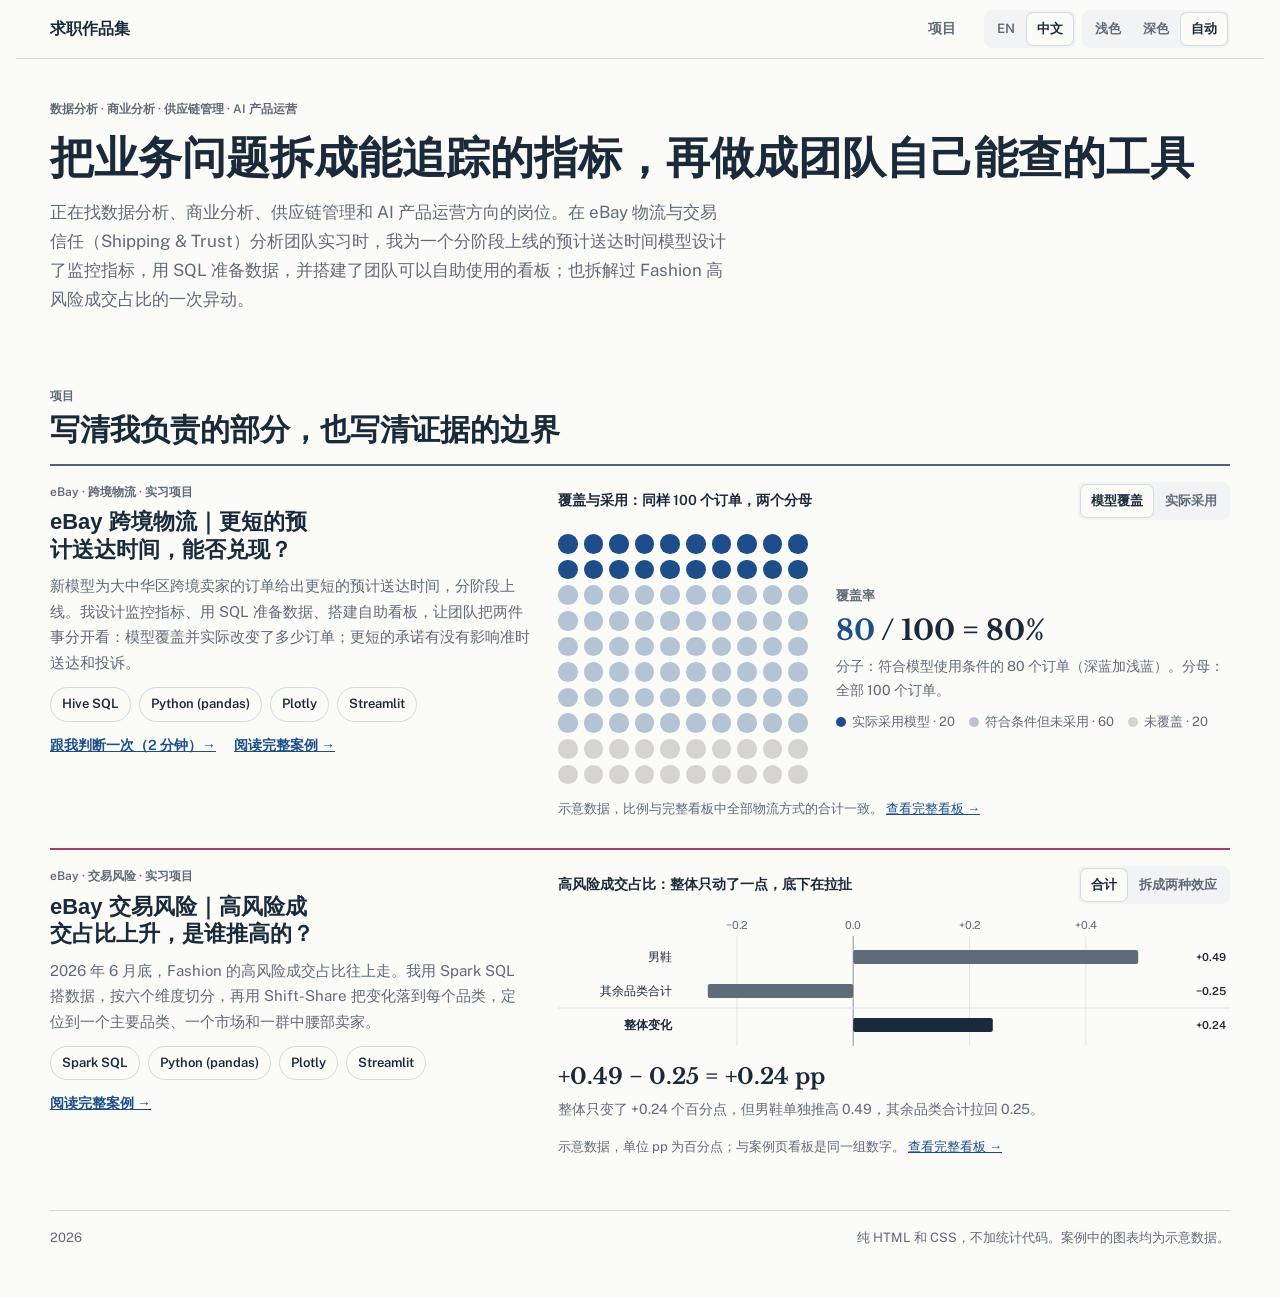
==== commit cb984094: "Update site 2026-11-16 00:27" ====
--- a/index.html
+++ b/index.html
@@ -94,7 +94,7 @@
         <div class="cl-body">
           <p class="one"><span lang="en">A new model gave orders from Greater China cross-border sellers shorter estimated delivery dates and went live in phases. I designed the monitoring metrics, prepared the data in SQL and built a self-serve dashboard, so the team could keep two questions apart: how many orders the model reached and actually changed, and whether the shorter promises hurt on-time delivery or complaints.</span><span lang="zh">新模型为大中华区跨境卖家的订单给出更短的预计送达时间，分阶段上线。我设计监控指标、用 SQL 准备数据、搭建自助看板，让团队把两件事分开看：模型覆盖并实际改变了多少订单；更短的承诺有没有影响准时送达和投诉。</span></p>
           <p class="legend"><span class="chip static">Hive SQL</span><span class="chip static">Python (pandas)</span><span class="chip static">Plotly</span><span class="chip static">Streamlit</span></p>
-          <p class="more"><a href="cases/ebay-edd.html"><span lang="en">Read the full case →</span><span lang="zh">阅读完整案例 →</span></a></p>
+          <p class="more"><a href="cases/ebay-edd.html#demo"><span lang="en">Decide with me in 2 minutes →</span><span lang="zh">跟我判断一次（2 分钟）→</span></a><a href="cases/ebay-edd.html"><span lang="en">Read the full case →</span><span lang="zh">阅读完整案例 →</span></a></p>
         </div>
       </li>
       <li class="has-shot" style="--c:var(--hr)">
--- a/site.css
+++ b/site.css
@@ -115,6 +115,99 @@
 .edd .tot { font-weight: 700; font-variant-numeric: tabular-nums; text-align: right; }
 .dash .m-title { font-size: 13px; font-weight: 600; }
 
+.dash .def { font-size: 13.5px; color: var(--muted); max-width: 88ch; }
+.eq .pr { font-size: 12.5px; color: var(--muted); font-variant-numeric: tabular-nums; }
+.chart .wk.base rect { opacity: 0.72; }
+.chart .wk.out rect { opacity: 0.38; }
+.chart .cov-lab { font-size: 11px; font-weight: 600; fill: var(--muted); }
+.dash-block.is-focus { box-shadow: inset 3px 0 0 var(--adopt); padding-left: 14px; }
+.dash-read p { font-size: 14px; max-width: 96ch; }
+details.why { font-size: 13.5px; }
+details.why summary { cursor: pointer; font-weight: 600; color: var(--ink); }
+details.why[open] summary { margin-bottom: 6px; }
+details.why p { color: var(--muted); max-width: 88ch; }
+
+/* H. Case page: entry to the two-minute demo, and the demo card inside the Shipping tab --------------- */
+.masthead .lede-sm { font-size: 14.5px; color: var(--muted); max-width: 80ch; margin-top: 4px; }
+.tour-cta { display: flex; flex-direction: column; gap: 8px; align-items: flex-start; margin-block: 8px 6px; }
+.tour-go { display: inline-flex; align-items: center; gap: 10px; border: 0; border-radius: 999px; background: var(--adopt); color: var(--paper); padding: 11px 20px; font-size: 16px; font-weight: 700; text-decoration: none; cursor: pointer; text-align: left; }
+.tour-go:hover { filter: brightness(1.08); }
+.tour-go .arr { font-size: 17px; }
+.tour-go.small, .brief-go.small { padding: 6px 14px; font-size: 13.5px; }
+.tour { scroll-margin-top: 72px; border: 1.5px solid var(--adopt); border-radius: 12px; background: var(--panel); padding: 16px 18px; margin-block: 14px; display: flex; flex-direction: column; gap: 10px; font-size: 14.5px; max-width: 100%; }
+.tour-top { display: flex; flex-wrap: wrap; align-items: baseline; gap: 4px 14px; }
+.tour-k { font-size: 12px; font-weight: 700; letter-spacing: 0.06em; text-transform: uppercase; color: var(--adopt); }
+.tour-sc { font-size: 13px; color: var(--muted); }
+.tour-x { margin-left: auto; border: 0; background: transparent; color: var(--muted); font-size: 13px; cursor: pointer; text-decoration: underline; }
+.tour-q { font-size: 17px; font-weight: 700; }
+.tour-look { color: var(--muted); }
+.tour-box, .tour-mat, .tour-reveal { background: var(--paper); border-radius: 10px; padding: 12px 14px; display: flex; flex-direction: column; gap: 6px; }
+.tour-box ol, .tour-reveal ol, .tour-list { margin: 0; padding-left: 20px; display: flex; flex-direction: column; gap: 4px; }
+.tb-k { font-size: 13px; font-weight: 700; color: var(--ink); }
+.tm-can::before, .tm-wait::before { display: inline-block; font-size: 11.5px; font-weight: 700; padding: 1px 7px; border-radius: 999px; margin-right: 6px; vertical-align: 1px; }
+.tm-can::before { content: "✓"; background: var(--adopt); color: var(--paper); }
+.tm-wait::before { content: "…"; background: var(--shade); color: var(--ink); }
+.tour-drift { background: var(--shade); border-radius: 8px; padding: 8px 12px; font-size: 13.5px; }
+.tour-choices { display: flex; flex-wrap: wrap; gap: 8px; }
+.tour-choice { border: 1.5px solid var(--rule); background: var(--paper); border-radius: 999px; padding: 7px 16px; font-size: 14.5px; font-weight: 600; cursor: pointer; color: var(--ink); }
+.tour-choice:hover { border-color: var(--adopt); }
+.tour-choice[aria-pressed="true"] { border-color: var(--adopt); background: var(--adopt); color: var(--paper); }
+.tr-v { font-weight: 600; }
+.tr-v.ok::before { content: "✓ "; color: var(--adopt); }
+.tour-end { display: flex; flex-wrap: wrap; gap: 8px; margin-top: 4px; }
+.tour-nav { display: flex; align-items: center; justify-content: space-between; gap: 10px; margin-top: 2px; }
+.tour-dots { display: flex; gap: 6px; }
+.tour-dots i { width: 7px; height: 7px; border-radius: 50%; background: var(--rule); }
+.tour-dots i.on { background: var(--adopt); }
+
+/* I. Case page: the AI brief prototype ------------------------------------------------------------ */
+.dash-head { max-width: none; flex-direction: row; flex-wrap: wrap; align-items: flex-end; justify-content: space-between; gap: 12px 28px; }
+.dash-head > div { display: flex; flex-direction: column; gap: 6px; max-width: 72ch; }
+.brief-entry { display: flex; flex-direction: column; gap: 2px; border: 1px dashed var(--muted); border-radius: 10px; padding: 9px 14px; text-decoration: none; color: var(--ink); }
+.brief-entry:hover { border-style: solid; }
+.brief-entry .be-t { font-weight: 700; font-size: 14.5px; }
+.brief-entry .be-s { font-size: 12px; color: var(--muted); }
+.own { display: grid; grid-template-columns: minmax(0, 1fr) minmax(0, 1fr); gap: 12px 28px; margin: 0; }
+.own > div { border-left: 3px solid var(--rule); padding-left: 12px; }
+.own > div:last-child { border-left-style: dashed; border-left-color: var(--muted); }
+.own dt { font-weight: 700; font-size: 14px; }
+.own dd { margin: 2px 0 0; font-size: 14px; color: var(--muted); }
+.brief { border: 1px solid var(--rule); border-radius: 12px; padding: 16px 18px; display: flex; flex-direction: column; gap: 10px; }
+.brief-ctl { display: flex; flex-wrap: wrap; align-items: center; gap: 10px 18px; }
+.brief-go { border: 0; border-radius: 999px; background: var(--ink); color: var(--paper); padding: 7px 16px; font-size: 14px; font-weight: 700; cursor: pointer; }
+.brief-go:disabled { opacity: 0.4; cursor: not-allowed; }
+.brief-mode { font-size: 12.5px; color: var(--muted); background: var(--panel); border-radius: 8px; padding: 7px 10px; }
+.brief-out { display: flex; flex-direction: column; gap: 10px; }
+.brief-out.is-stale .bo-body { opacity: 0.55; }
+.bo-head { display: flex; flex-direction: column; gap: 2px; border-bottom: 1px solid var(--rule); padding-bottom: 8px; }
+.bo-scope { font-weight: 700; font-size: 14.5px; }
+.bo-meta { font-size: 12.5px; color: var(--muted); }
+.bo-stale { background: var(--shade); border-radius: 8px; padding: 9px 12px; font-size: 13.5px; display: flex; flex-direction: column; gap: 6px; }
+.bo-body { display: flex; flex-direction: column; gap: 12px; }
+.bo-h { font-size: 16px; font-weight: 600; max-width: 90ch; }
+.bo-sec h4 { font-size: 14px; font-weight: 700; margin: 0 0 4px; }
+.bo-sec ul { margin: 0; padding-left: 18px; display: flex; flex-direction: column; gap: 6px; font-size: 14px; max-width: 96ch; }
+.bo-kind { display: inline-block; font-size: 11.5px; font-weight: 700; padding: 0 7px; border-radius: 999px; background: var(--panel-2); color: var(--muted); }
+.bo-when { font-size: 12.5px; color: var(--muted); }
+.to-chart { border: 0; background: transparent; padding: 0; font-size: 12.5px; font-weight: 600; color: var(--adopt); text-decoration: underline; cursor: pointer; }
+.back-brief { align-self: flex-start; }
+details.how { border-top: 1px solid var(--rule); padding-top: 12px; display: flex; flex-direction: column; gap: 12px; }
+details.how > summary { cursor: pointer; font-weight: 700; font-size: 15px; }
+details.how[open] > summary { margin-bottom: 10px; }
+.how-grid { display: grid; grid-template-columns: minmax(0, 1fr) minmax(0, 1.3fr) minmax(0, 1fr); gap: 14px 22px; margin-bottom: 12px; }
+.how-step { display: flex; flex-direction: column; gap: 6px; font-size: 13.5px; min-width: 0; }
+.hs-k { font-size: 12px; font-weight: 700; letter-spacing: 0.06em; text-transform: uppercase; color: var(--muted); }
+.how-pre { margin: 0; font-family: var(--mono); font-size: 11.5px; line-height: 1.45; background: var(--panel); border-radius: 8px; padding: 10px 12px; max-height: 300px; overflow: auto; white-space: pre-wrap; word-break: break-word; }
+.how-why { margin: 0 0 12px; padding-left: 18px; display: flex; flex-direction: column; gap: 6px; font-size: 14px; max-width: 96ch; }
+.brief-eval { display: flex; flex-direction: column; gap: 10px; border-top: 1px solid var(--rule); padding-top: 14px; }
+.brief-eval h3 { font-size: 17px; }
+.brief-eval > div > p { font-size: 14px; max-width: 96ch; }
+.ev-table th, .ev-table td { vertical-align: top; text-align: left; white-space: normal; }
+.ev-table td { font-size: 13.5px; min-width: 8em; }
+.ev-res { white-space: normal; min-width: 9em; }
+.ev-fail { background: var(--panel); border-radius: 10px; padding: 12px 14px; display: flex; flex-direction: column; gap: 6px; font-size: 14px; }
+.ev-fail blockquote { margin: 0; border-left: 3px solid var(--rule); padding: 2px 0 2px 10px; font-size: 13.5px; color: var(--muted); }
+
 /* G. Responsive ------------------------------------------------------------------------------- */
 @media (max-width: 900px) {
   .case-list > li { grid-template-columns: minmax(0, 1fr); }
@@ -122,6 +215,7 @@
   .dash-grid2 { grid-template-columns: minmax(0, 1fr); }
   .defs.four { grid-template-columns: repeat(2, minmax(0, 1fr)); }
   .stats.five { grid-template-columns: repeat(2, minmax(0, 1fr)); }
+  .how-grid, .own { grid-template-columns: minmax(0, 1fr); }
 }
 @media (max-width: 560px) {
   /* long metric labels ("Item-not-received rate · guardrail") would squeeze the text column: put the label above */
@@ -131,4 +225,11 @@
   .cov-grid { max-width: 260px; }
   .defs.four { grid-template-columns: minmax(0, 1fr); }
   .edd { gap: 8px 8px; font-size: 13px; }
+  .tour-go { font-size: 15px; padding: 10px 16px; }
+  .tour { padding: 14px; }
+  .brief { padding: 14px; }
+  .ev-table thead { display: none; }
+  .ev-table, .ev-table tbody, .ev-table tr, .ev-table td { display: block; }
+  .ev-table tr { border-top: 1px solid var(--rule); padding-block: 8px; }
+  .ev-table td { border: 0; padding: 2px 0; }
 }
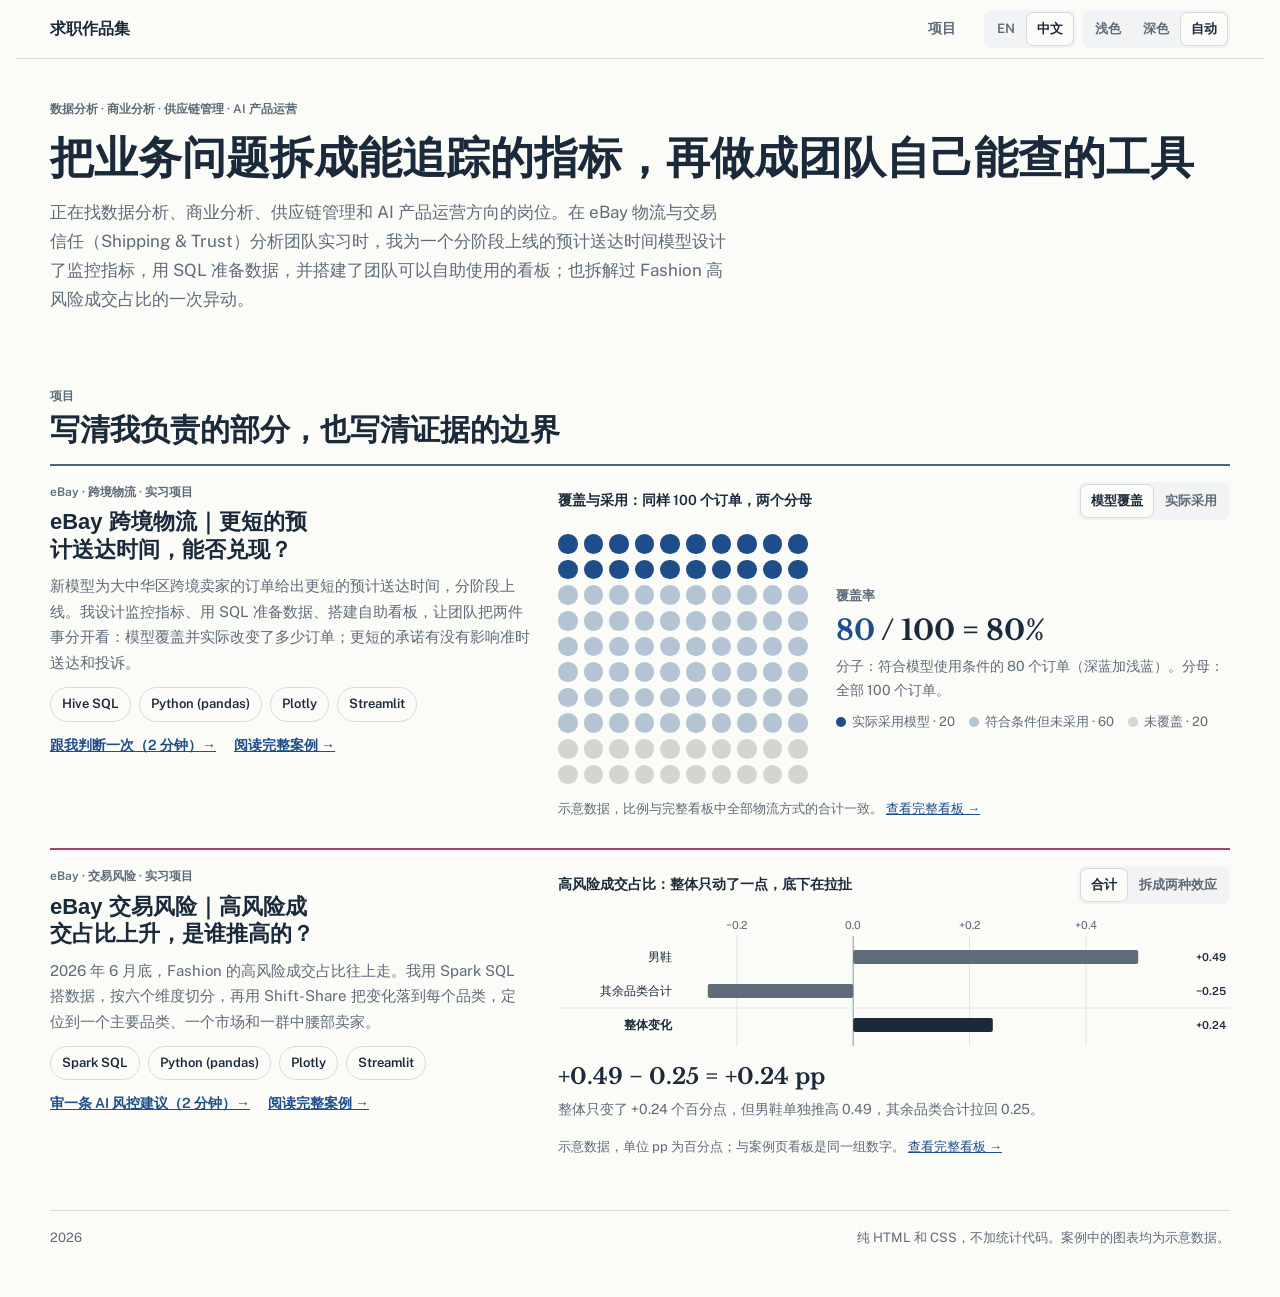
==== commit 10ff476f: "Update site 2026-11-16 00:47" ====
--- a/index.html
+++ b/index.html
@@ -116,7 +116,7 @@
             <p class="cov-eq" data-eq></p>
             <p class="cov-def" data-def></p>
             <ul class="key" data-show="split" hidden>
-              <li><span class="sw" style="--c:var(--rate-eff)"></span><span lang="en">Rate effect: change inside the category</span><span lang="zh">Rate 效应：品类内部占比的变化</span></li>
+              <li><span class="sw" style="--c:var(--rate-eff)"></span><span lang="en">Rate effect: high-risk sellers' share of the category's GMV changed</span><span lang="zh">Rate 效应：品类内高风险成交占比的变化</span></li>
               <li><span class="sw" style="--c:var(--mix-eff)"></span><span lang="en">Mix effect: change in the category's weight</span><span lang="zh">Mix 效应：品类权重的变化</span></li>
             </ul>
           </div>
@@ -125,7 +125,7 @@
         <div class="cl-body">
           <p class="one"><span lang="en">Fashion's high-risk share of sales turned up at the end of June 2026. I built the data in Spark SQL, sliced it six ways and used a shift-share decomposition to put the change on each category, which pointed to one category, one market and the mid-tier sellers.</span><span lang="zh">2026 年 6 月底，Fashion 的高风险成交占比往上走。我用 Spark SQL 搭数据，按六个维度切分，再用 Shift-Share 把变化落到每个品类，定位到一个主要品类、一个市场和一群中腰部卖家。</span></p>
           <p class="legend"><span class="chip static">Spark SQL</span><span class="chip static">Python (pandas)</span><span class="chip static">Plotly</span><span class="chip static">Streamlit</span></p>
-          <p class="more"><a href="cases/prci.html"><span lang="en">Read the full case →</span><span lang="zh">阅读完整案例 →</span></a></p>
+          <p class="more"><a href="cases/prci.html#review"><span lang="en">Review an AI risk recommendation (2 min) →</span><span lang="zh">审一条 AI 风控建议（2 分钟）→</span></a><a href="cases/prci.html"><span lang="en">Read the full case →</span><span lang="zh">阅读完整案例 →</span></a></p>
         </div>
       </li>
     </ol>
--- a/site.css
+++ b/site.css
@@ -208,6 +208,45 @@
 .ev-fail { background: var(--panel); border-radius: 10px; padding: 12px 14px; display: flex; flex-direction: column; gap: 6px; font-size: 14px; }
 .ev-fail blockquote { margin: 0; border-left: 3px solid var(--rule); padding: 2px 0 2px 10px; font-size: 13.5px; color: var(--muted); }
 
+/* J. PRCI case: the AI recommendation review demo, and the evidence it points to -------------------- */
+/* neutral ink here: navy means "used the model" on the EDD page, and rose means high-risk sellers */
+#review-cta .tour-go, #review .tour-go { background: var(--ink); }
+#review .rv-card { border-color: var(--ink); }
+#review .tour-k { color: var(--ink); }
+#review .tour-choice:hover { border-color: var(--ink); }
+#review .tour-choice[aria-pressed="true"] { border-color: var(--ink); background: var(--ink); color: var(--paper); }
+#review .tr-v.ok::before { color: var(--ink); }
+#review .tour-dots i.on { background: var(--ink); }
+.rv { display: flex; flex-direction: column; gap: 4px; }
+.rv-draft { border: 1px dashed var(--muted); border-radius: 12px; padding: 14px 16px; display: flex; flex-direction: column; gap: 6px; }
+.rv-draft-k { font-size: 12px; font-weight: 700; letter-spacing: 0.06em; text-transform: uppercase; color: var(--muted); }
+.rv-text { font-size: 16px; line-height: 1.75; }
+.rv-s { display: inline; border: 0; background: transparent; padding: 1px 3px; margin: 0 1px; font: inherit; color: inherit; text-align: left; cursor: pointer; border-radius: 4px; box-decoration-break: clone; -webkit-box-decoration-break: clone; }
+.rv-s:hover { background: var(--panel); }
+.rv-s.on { background: var(--shade); text-decoration: underline; text-decoration-thickness: 2px; text-underline-offset: 5px; }
+.rv-s.done:not(.on) { color: var(--muted); }
+.rv-n { display: inline-flex; align-items: center; justify-content: center; width: 18px; height: 18px; border-radius: 50%; background: var(--ink); color: var(--paper); font-size: 11px; font-weight: 700; margin-right: 5px; vertical-align: 2px; }
+.rv-chip { display: inline-block; font-size: 11.5px; font-weight: 700; padding: 0 7px; border-radius: 999px; background: var(--panel-2); color: var(--ink); vertical-align: 1px; }
+.rv-quote { margin: 0; border-left: 3px solid var(--ink); padding: 2px 0 2px 12px; font-size: 16px; font-weight: 600; }
+.rv-sup { background: var(--paper); border-radius: 8px; padding: 8px 12px; border: 1px solid var(--rule); }
+.rv-final { border: 1.5px solid var(--ink); border-radius: 12px; padding: 16px 18px; display: flex; flex-direction: column; gap: 10px; margin-top: 10px; scroll-margin-top: 72px; }
+.rv-out { display: flex; flex-direction: column; gap: 8px; font-size: 15px; max-width: 92ch; }
+.rv-tag { display: inline-block; font-size: 11.5px; font-weight: 700; padding: 0 8px; border-radius: 999px; border: 1px solid var(--ink); margin-right: 4px; vertical-align: 1px; }
+.rv-h { font-size: 14px; font-weight: 700; margin: 6px 0 0; }
+.rv-inputs dd { font-size: 13.5px; }
+.ev-banner { display: flex; flex-wrap: wrap; align-items: center; justify-content: space-between; gap: 8px 14px; background: var(--shade); border-radius: 8px; padding: 8px 12px; font-size: 13.5px; scroll-margin-top: 72px; }
+.ev-banner p { flex: 1 1 320px; }
+[data-prci-dash] .dash-block.is-focus { box-shadow: inset 3px 0 0 var(--ink); }
+.ctv-note, .missing { background: var(--panel); border-radius: 10px; padding: 10px 14px; display: flex; flex-direction: column; gap: 6px; font-size: 13.5px; max-width: 96ch; }
+.ctv-note ul { margin: 0; padding-left: 18px; display: flex; flex-direction: column; gap: 4px; }
+.missing { border: 1.5px dashed var(--muted); background: transparent; }
+.ctv-note.is-hl, .missing.is-hl { box-shadow: 0 0 0 2px var(--ink); }
+.scope-tag { display: inline-block; font-size: 12px; font-weight: 700; padding: 1px 8px; border-radius: 999px; border: 1px solid var(--muted); color: var(--muted); vertical-align: 2px; margin-left: 4px; }
+.scope-tag.is-hl { border-color: var(--ink); background: var(--ink); color: var(--paper); }
+.chart .row-hl { fill: var(--shade); stroke: var(--ink); stroke-width: 1.4; }
+.chart .row-off { fill: var(--panel-2); }
+#p-ctv-table tr.hl td { background: var(--shade); font-weight: 600; }
+
 /* G. Responsive ------------------------------------------------------------------------------- */
 @media (max-width: 900px) {
   .case-list > li { grid-template-columns: minmax(0, 1fr); }
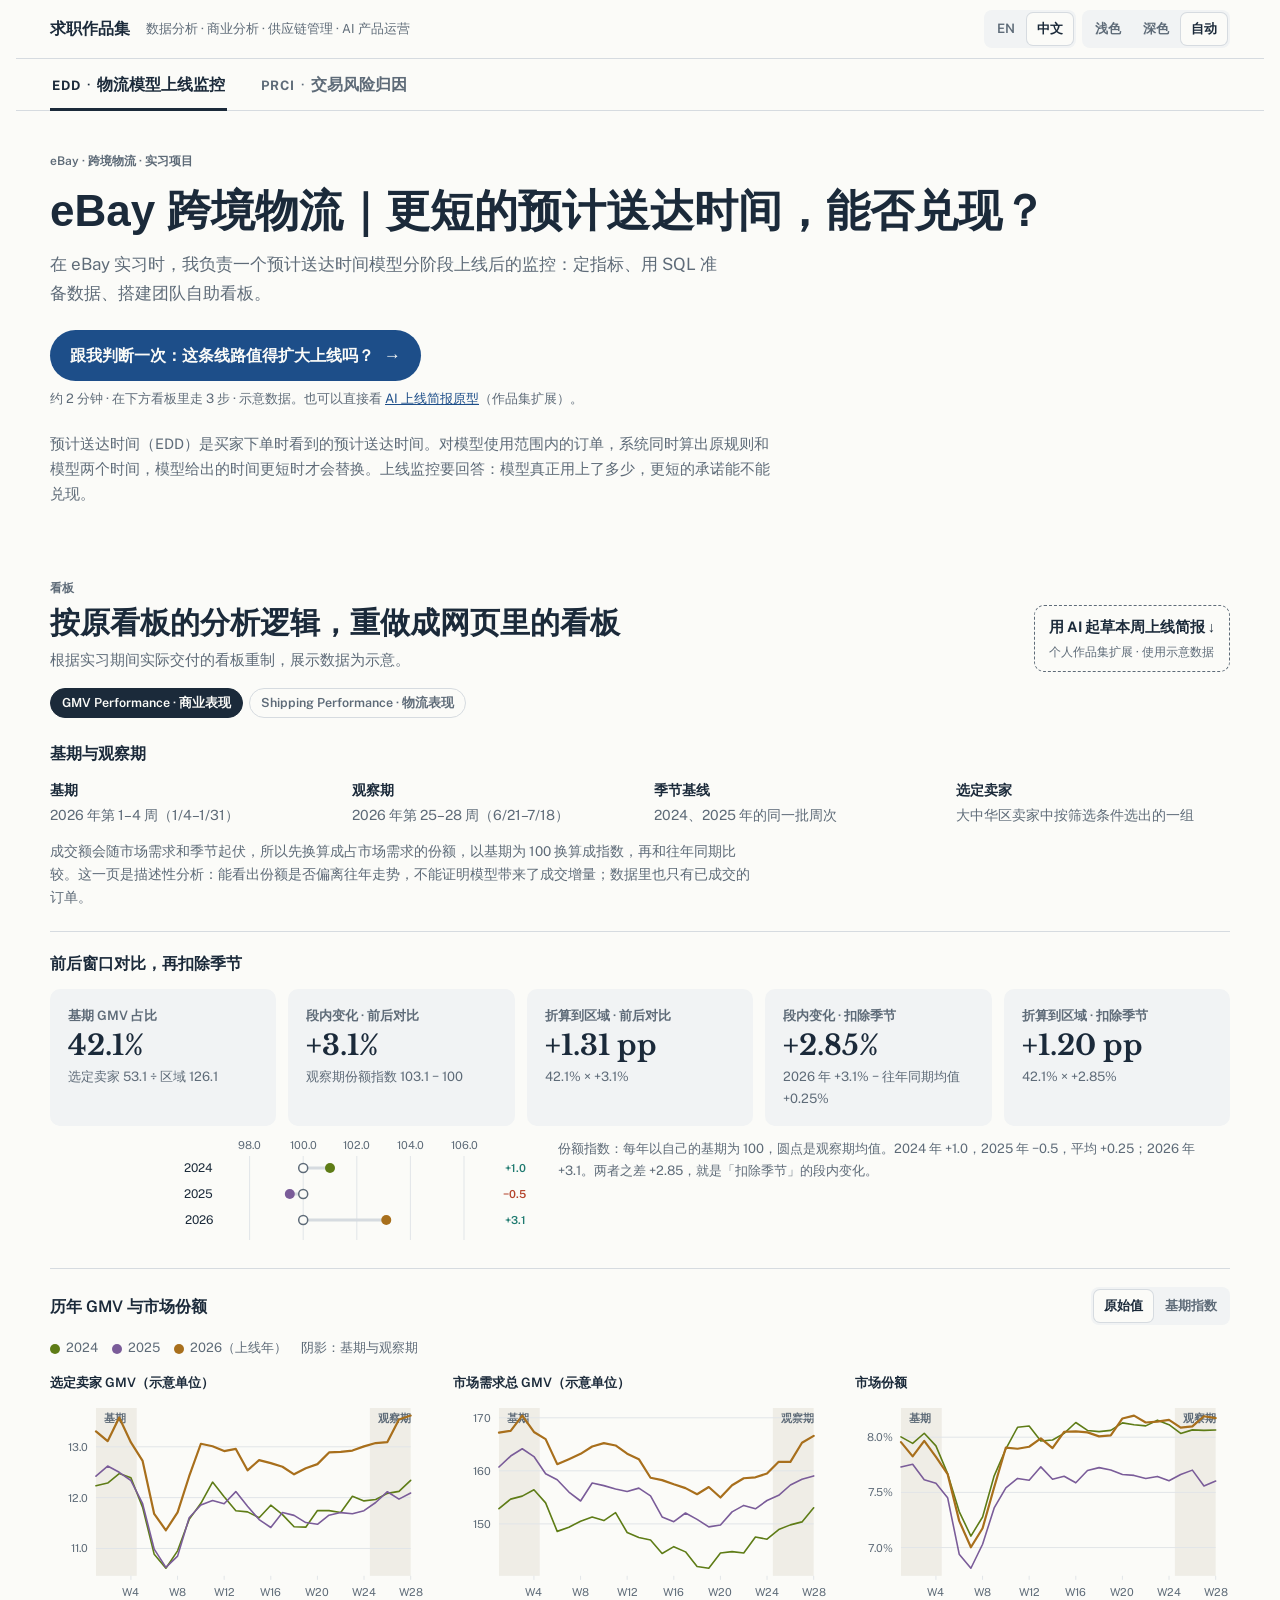
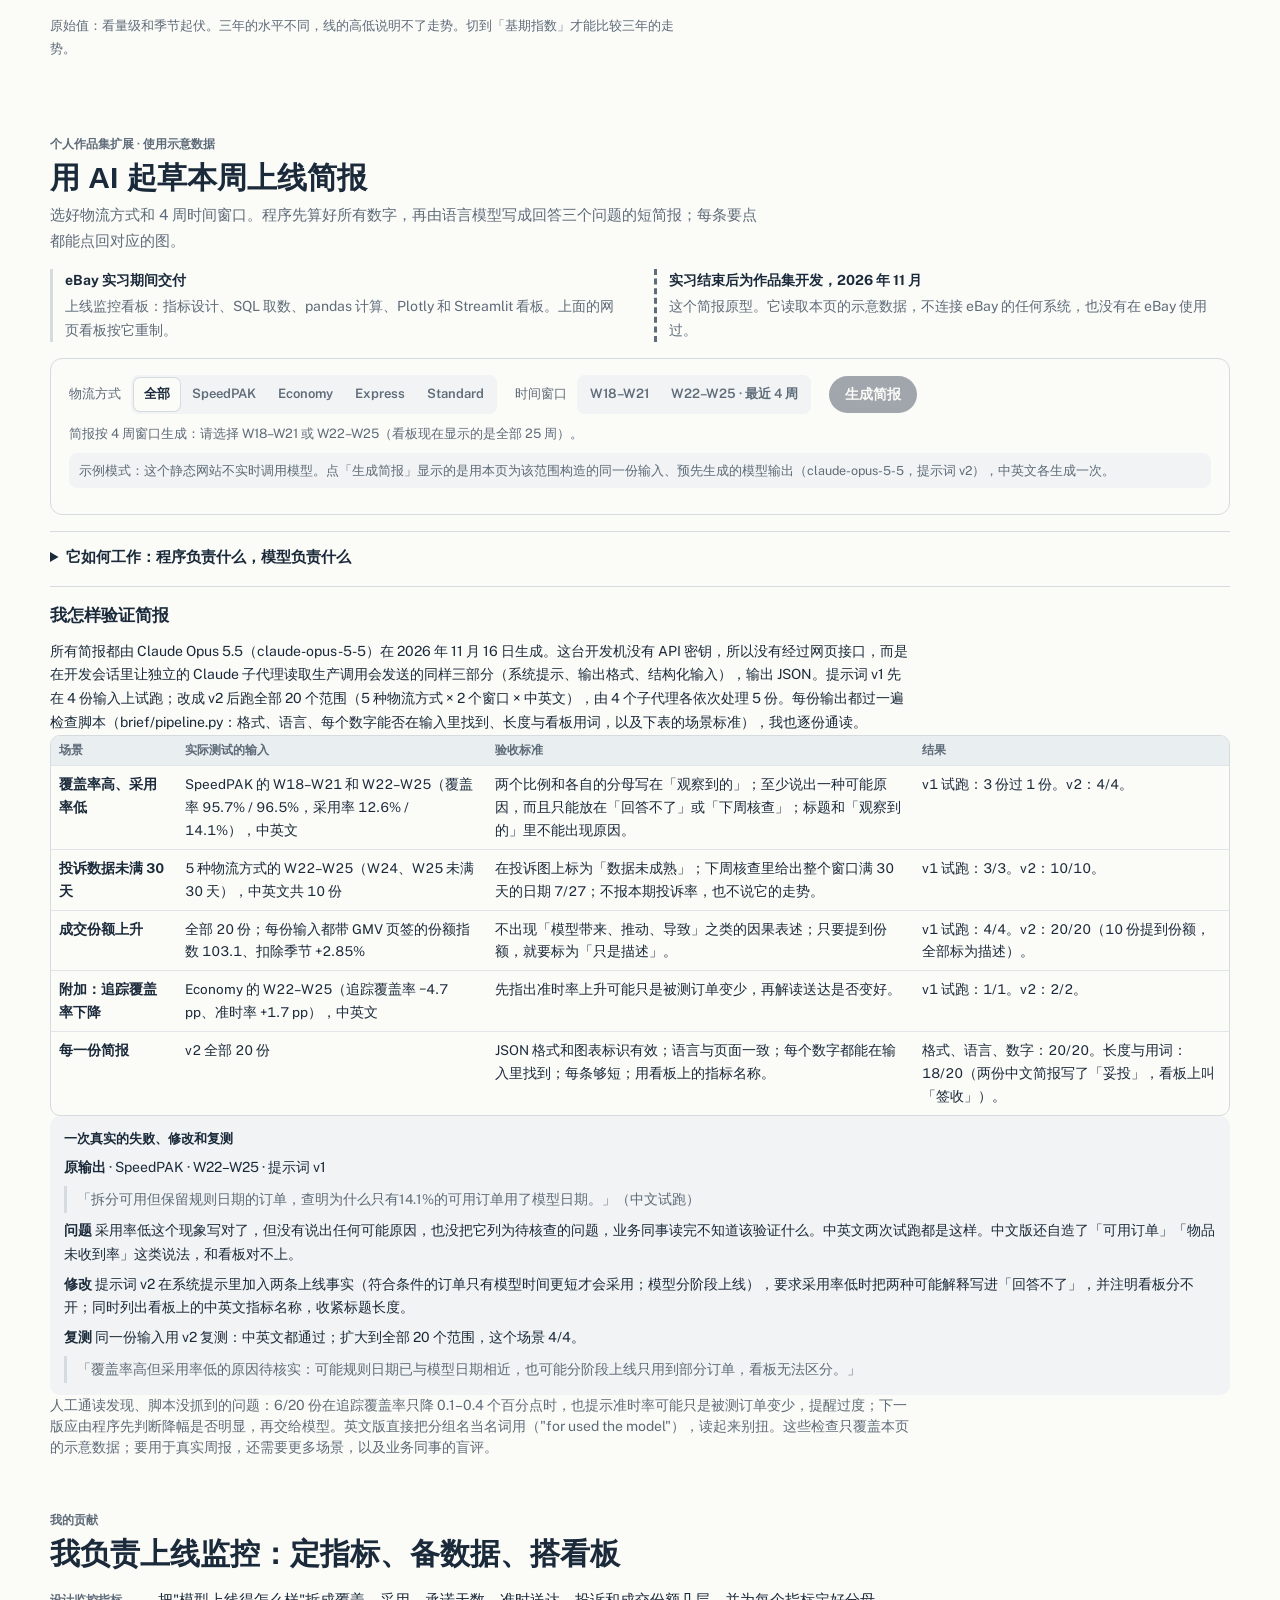
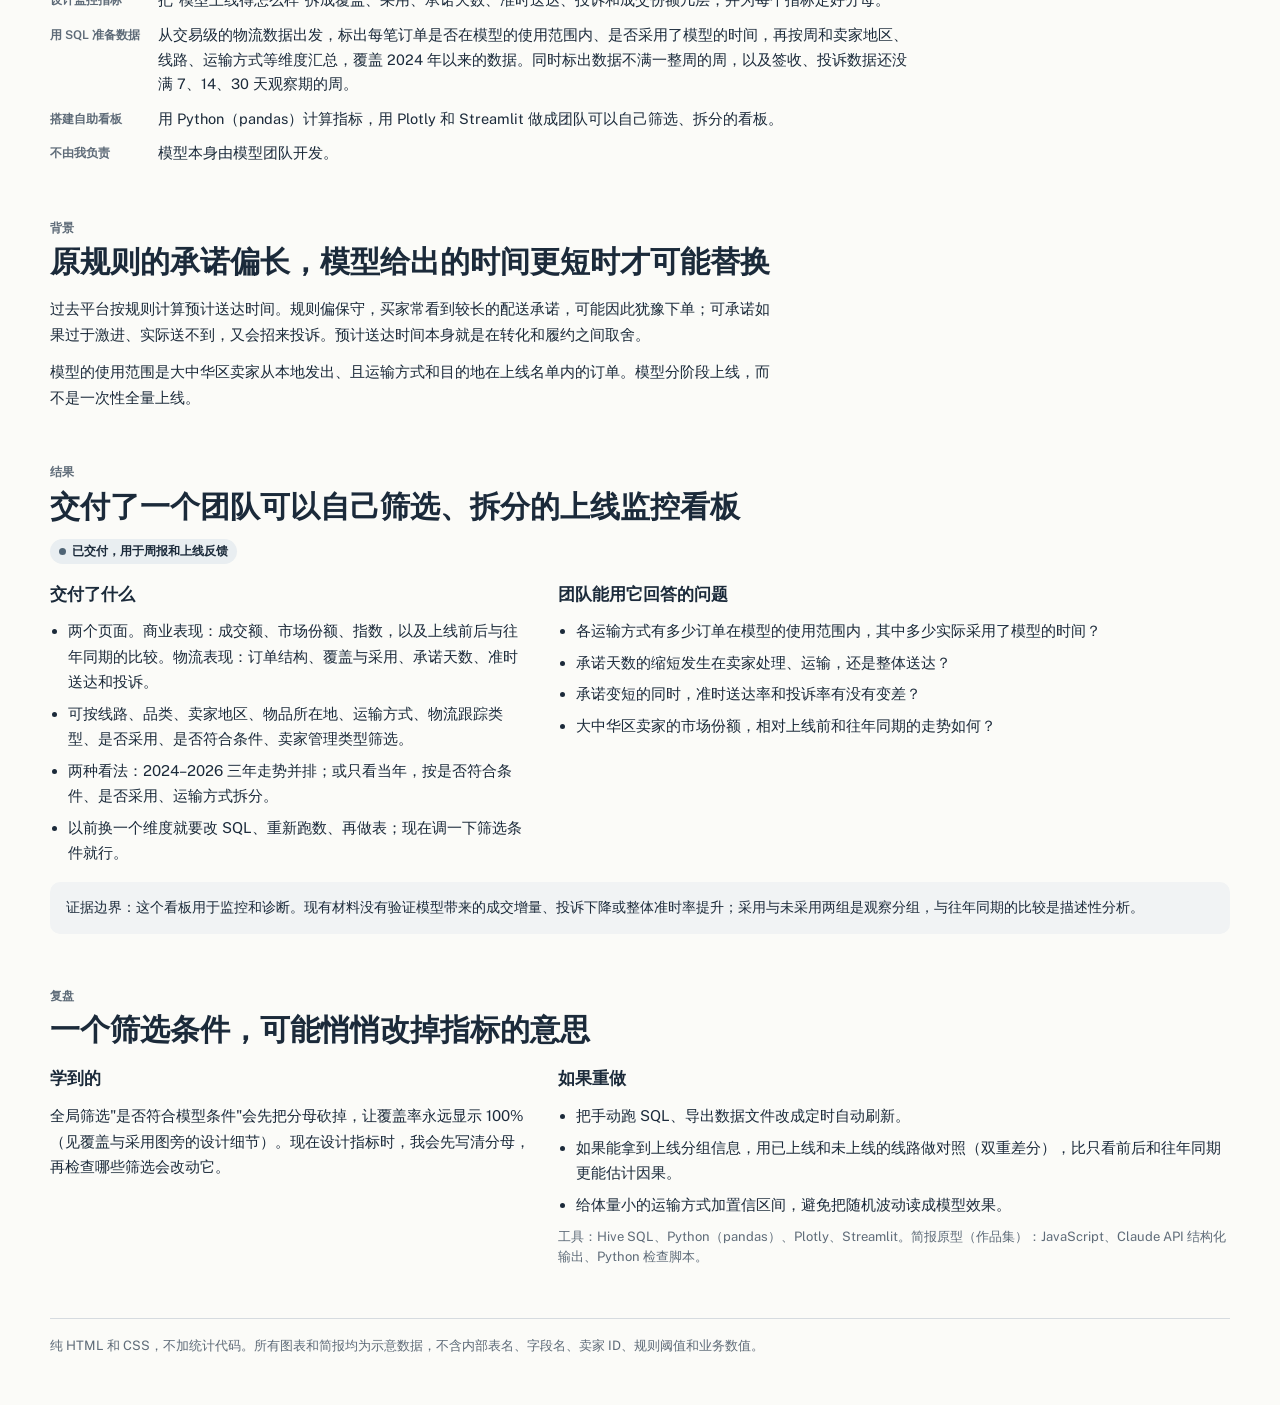
==== commit c7e0bb6f: "Update site 2026-11-16 01:00" ====
--- a/index.html
+++ b/index.html
@@ -4,9 +4,9 @@
 <meta charset="utf-8">
 <meta name="viewport" content="width=device-width, initial-scale=1, viewport-fit=cover">
 <title>求职作品集 · 数据分析、商业分析、供应链与 AI 产品运营</title>
-<meta name="description" content="数据分析、商业分析、供应链管理和 AI 产品运营方向的求职作品集。第一个案例：eBay 跨境物流预计送达时间模型的上线监控。">
+<meta name="description" content="求职作品集：两个 eBay 实习项目。EDD：预计送达时间模型上线监控，附两分钟看板演示和 AI 简报原型；PRCI：高风险成交占比异动的贡献分解，附 AI 风控建议审核演示。">
 <meta property="og:title" content="求职作品集 · 数据分析、商业分析、供应链与 AI 产品运营">
-<meta property="og:description" content="案例：eBay 跨境物流｜更短的预计送达时间，能否兑现？">
+<meta property="og:description" content="EDD · 物流模型上线监控；PRCI · 交易风险归因。两个案例都可以直接在页面里交互。">
 <meta property="og:type" content="website">
 <link rel="icon" href="data:,">
 <link rel="preconnect" href="https://fonts.googleapis.com">
@@ -15,20 +15,24 @@
 <noscript><link rel="stylesheet" href="https://fonts.googleapis.com/css2?family=Libre+Baskerville:wght@400;700&family=Public+Sans:wght@400;500;600;700&display=swap"></noscript>
 <link rel="stylesheet" href="kit.css">
 <link rel="stylesheet" href="site.css">
+<script>
+  // Pick the project before the first paint, so /#prci never flashes the EDD case first (site.js keeps it in sync).
+  (function () { var h = location.hash.slice(1); document.documentElement.setAttribute('data-proj', /^(prci|review|rv-|p-)/.test(h) ? 'prci' : 'edd'); })();
+</script>
 <!--
-  首页。每段可见文字都是一对：<span lang="en">…</span><span lang="zh">…</span>，改的时候两半都改。
-  加新案例：复制 .case-list 里的整个 <li>，改颜色（--c）、文字和链接；案例页复制 cases/ebay-edd.html 再改。
-  姓名、学校、联系方式之后补在 masthead 里（模板的 .links 和 .stats 写法见 personal-site-design/template）。
+  作品集首页 = 唯一的公开入口。两个项目在同一页，用顶部的项目 Tab 切换（site.js），地址 /#edd、/#prci。
+  每个项目的全部内容只在这一个文件里：搜「项目一：EDD」「项目二：PRCI」。图表和交互在各自的脚本里：
+    EDD：dash-edd.js（看板）、edd-tour.js（两分钟演示）、edd-brief.js + brief-data.js（AI 简报原型）
+    PRCI：dash-prci.js（五页看板）、prci-review.js（AI 建议审核演示）
+  cases/ebay-edd.html 和 cases/prci.html 只是兼容旧链接的跳转页。每段可见文字都是 en / zh 一对，两半都要改。
 -->
 </head>
 <body>
 
 <header class="topbar">
   <div class="wrap">
-    <a class="who" href="index.html"><span lang="en">Portfolio</span><span lang="zh">求职作品集</span></a>
-    <nav class="pages" aria-label="Sections">
-      <a href="#projects"><span lang="en">Projects</span><span lang="zh">项目</span></a>
-    </nav>
+    <span class="who"><span lang="en">Portfolio</span><span lang="zh">求职作品集</span></span>
+    <span class="who-sub"><span lang="en">Data analytics · Business analytics · Supply chain · AI product operations</span><span lang="zh">数据分析 · 商业分析 · 供应链管理 · AI 产品运营</span></span>
     <div class="toggles">
       <div class="seg" role="group" aria-label="Language">
         <button type="button" data-set-lang="en" aria-pressed="false">EN</button>
@@ -43,103 +47,677 @@
   </div>
 </header>
 
+<!-- Project tabs: switch the whole project. The small pill tabs inside each case switch dashboard pages. -->
+<nav class="proj-nav" aria-label="Projects">
+  <div class="wrap">
+    <a class="proj-tab" href="#edd" data-proj="edd" aria-current="page"><span class="pt-k">EDD</span><span class="pt-dot" aria-hidden="true">·</span><span class="pt-n"><span lang="en">Delivery-date model rollout monitoring</span><span lang="zh">物流模型上线监控</span></span></a>
+    <a class="proj-tab" href="#prci" data-proj="prci"><span class="pt-k">PRCI</span><span class="pt-dot" aria-hidden="true">·</span><span class="pt-n"><span lang="en">Trust-risk attribution</span><span lang="zh">交易风险归因</span></span></a>
+  </div>
+</nav>
+
 <main class="wrap" id="top">
 
-  <div class="masthead">
-    <p class="eyebrow"><span lang="en">Data analytics · Business analytics · Supply chain management · AI product operations</span><span lang="zh">数据分析 · 商业分析 · 供应链管理 · AI 产品运营</span></p>
-    <h1><span lang="en">Turning a business question into metrics a team can track, and a tool it can check on its own</span><span lang="zh">把业务问题拆成能追踪的指标，再做成团队自己能查的工具</span></h1>
-    <p class="lede"><span lang="en">Looking for roles in data analytics, business analytics, supply chain management and AI product operations. During my internship with eBay's Shipping &amp; Trust analytics team, I designed the monitoring metrics for a delivery-date model that went live in phases, prepared the data in SQL and built a dashboard the team could use on its own; I also broke down a rise in Fashion's high-risk share of sales.</span><span lang="zh">正在找数据分析、商业分析、供应链管理和 AI 产品运营方向的岗位。在 eBay 物流与交易信任（Shipping &amp; Trust）分析团队实习时，我为一个分阶段上线的预计送达时间模型设计了监控指标，用 SQL 准备数据，并搭建了团队可以自助使用的看板；也拆解过 Fashion 高风险成交占比的一次异动。</span></p>
-  </div>
-
-  <section class="block" id="projects">
-    <div class="head">
-      <p class="eyebrow"><span lang="en">Projects</span><span lang="zh">项目</span></p>
-      <h2><span lang="en">Each case says what I owned and where the evidence stops</span><span lang="zh">写清我负责的部分，也写清证据的边界</span></h2>
+  <!-- ======================================================================== 项目一：EDD（到「项目一结束」为止） -->
+  <section class="project" id="project-edd" data-project="edd" data-title-en="EDD · Delivery-date model rollout monitoring · Portfolio" data-title-zh="EDD · 物流模型上线监控 · 求职作品集">
+    <div class="masthead">
+      <p class="eyebrow"><span lang="en">eBay · Cross-border shipping · Internship project</span><span lang="zh">eBay · 跨境物流 · 实习项目</span></p>
+      <h1><span lang="en">eBay cross-border shipping: shorter delivery promises, but can they be kept?</span><span lang="zh">eBay 跨境物流｜更短的预计送达时间，能否兑现？</span></h1>
+      <p class="lede"><span lang="en">During my eBay internship I owned the monitoring of a delivery-date model's phased rollout: I set the metrics, prepared the data in SQL and built a dashboard the team uses on its own.</span><span lang="zh">在 eBay 实习时，我负责一个预计送达时间模型分阶段上线后的监控：定指标、用 SQL 准备数据、搭建团队自助看板。</span></p>
+      <div class="tour-cta" id="demo">
+        <a class="tour-go" href="#dashboard-shipping" data-tour-start><span lang="en">Decide with me: should this route get a wider rollout?</span><span lang="zh">跟我判断一次：这条线路值得扩大上线吗？</span><span class="arr" aria-hidden="true">→</span></a>
+        <p class="note"><span lang="en">About 2 minutes · 3 steps in the dashboard below · illustrative data. Or jump to the <a href="#ai-brief">AI rollout-brief prototype</a> (a portfolio extension).</span><span lang="zh">约 2 分钟 · 在下方看板里走 3 步 · 示意数据。也可以直接看 <a href="#ai-brief">AI 上线简报原型</a>（作品集扩展）。</span></p>
+      </div>
+      <p class="lede-sm"><span lang="en">The estimated delivery date (EDD) is the delivery date a buyer sees when placing an order. For orders within the model's scope the system works out two dates, one from the old rules and one from the model; the model's date replaces the rule's only when it is shorter. Monitoring has to answer how often the model's date is really used, and whether the shorter promises are kept.</span><span lang="zh">预计送达时间（EDD）是买家下单时看到的预计送达时间。对模型使用范围内的订单，系统同时算出原规则和模型两个时间，模型给出的时间更短时才会替换。上线监控要回答：模型真正用上了多少，更短的承诺能不能兑现。</span></p>
     </div>
 
-    <!-- 一个 <li> 一个案例。--c 是这类工作的颜色：物流配送 slate；数据与工具 sky；电商运营 navy（见 DESIGN.md） -->
-    <ol class="case-list">
-      <li class="has-shot" style="--c:var(--slate)">
-        <div class="cl-meta">
-          <p class="eyebrow"><span lang="en">eBay · Cross-border shipping · Internship</span><span lang="zh">eBay · 跨境物流 · 实习项目</span></p>
-          <h3><a href="cases/ebay-edd.html"><span lang="en">eBay cross-border shipping: shorter delivery promises, but can they be kept?</span><span lang="zh">eBay 跨境物流｜更短的预计送达时间，能否兑现？</span></a></h3>
-        </div>
-        <!-- Preview: 100 orders as dots. The toggle (site.js) swaps the numerator and denominator; CSS does the rest. Illustrative numbers. -->
-        <figure class="cl-shot cov-demo" data-cov-demo data-mode="cov">
-          <div class="cov-top">
-            <p class="cov-title"><span lang="en">Coverage and adoption, on 100 orders</span><span lang="zh">覆盖与采用：同样 100 个订单，两个分母</span></p>
-            <div class="seg" role="group" aria-label="Metric">
-              <button type="button" data-mode="cov" aria-pressed="true"><span lang="en">Model coverage</span><span lang="zh">模型覆盖</span></button>
-              <button type="button" data-mode="adopt" aria-pressed="false"><span lang="en">Actual adoption</span><span lang="zh">实际采用</span></button>
-            </div>
-          </div>
-          <div class="cov-body">
-            <div class="cov-grid" role="img" aria-label="100 个订单：20 个实际采用模型，60 个符合条件但未采用，20 个未覆盖 / 100 orders: 20 used the model, 60 eligible but not used, 20 not covered"><i class="d a"></i><i class="d a"></i><i class="d a"></i><i class="d a"></i><i class="d a"></i><i class="d a"></i><i class="d a"></i><i class="d a"></i><i class="d a"></i><i class="d a"></i><i class="d a"></i><i class="d a"></i><i class="d a"></i><i class="d a"></i><i class="d a"></i><i class="d a"></i><i class="d a"></i><i class="d a"></i><i class="d a"></i><i class="d a"></i><i class="d e"></i><i class="d e"></i><i class="d e"></i><i class="d e"></i><i class="d e"></i><i class="d e"></i><i class="d e"></i><i class="d e"></i><i class="d e"></i><i class="d e"></i><i class="d e"></i><i class="d e"></i><i class="d e"></i><i class="d e"></i><i class="d e"></i><i class="d e"></i><i class="d e"></i><i class="d e"></i><i class="d e"></i><i class="d e"></i><i class="d e"></i><i class="d e"></i><i class="d e"></i><i class="d e"></i><i class="d e"></i><i class="d e"></i><i class="d e"></i><i class="d e"></i><i class="d e"></i><i class="d e"></i><i class="d e"></i><i class="d e"></i><i class="d e"></i><i class="d e"></i><i class="d e"></i><i class="d e"></i><i class="d e"></i><i class="d e"></i><i class="d e"></i><i class="d e"></i><i class="d e"></i><i class="d e"></i><i class="d e"></i><i class="d e"></i><i class="d e"></i><i class="d e"></i><i class="d e"></i><i class="d e"></i><i class="d e"></i><i class="d e"></i><i class="d e"></i><i class="d e"></i><i class="d e"></i><i class="d e"></i><i class="d e"></i><i class="d e"></i><i class="d e"></i><i class="d e"></i><i class="d e"></i><i class="d e"></i><i class="d u"></i><i class="d u"></i><i class="d u"></i><i class="d u"></i><i class="d u"></i><i class="d u"></i><i class="d u"></i><i class="d u"></i><i class="d u"></i><i class="d u"></i><i class="d u"></i><i class="d u"></i><i class="d u"></i><i class="d u"></i><i class="d u"></i><i class="d u"></i><i class="d u"></i><i class="d u"></i><i class="d u"></i><i class="d u"></i></div>
-            <div class="cov-read" aria-live="polite">
-              <p class="cov-name" data-show="cov"><span lang="en">Coverage</span><span lang="zh">覆盖率</span></p>
-              <p class="cov-name" data-show="adopt"><span lang="en">Adoption among eligible orders</span><span lang="zh">符合条件订单中的采用率</span></p>
-              <p class="cov-eq" data-show="cov"><span class="num">80</span> / 100 = 80%</p>
-              <p class="cov-eq" data-show="adopt"><span class="num">20</span> / 80 = 25%</p>
-              <p class="cov-def" data-show="cov"><span lang="en">Numerator: the 80 orders that meet the model's conditions (dark and light blue). Denominator: all 100 orders.</span><span lang="zh">分子：符合模型使用条件的 80 个订单（深蓝加浅蓝）。分母：全部 100 个订单。</span></p>
-              <p class="cov-def" data-show="adopt"><span lang="en">Numerator: the 20 orders that used the model's date (dark blue). The denominator shrinks to the 80 eligible orders; the 20 grey ones drop out.</span><span lang="zh">分子：实际采用模型时间的 20 个订单（深蓝）。分母缩小到符合条件的 80 个，灰色的 20 个不再计入。</span></p>
+    <!-- 1. The dashboard, rebuilt for the web, with the guided demo inside the Shipping tab. Same analysis as the one
+         delivered (two tabs), drawn with the site's own components from one set of illustrative data (../dash-edd.js). -->
+    <section class="block" id="dashboard">
+      <div class="head dash-head">
+        <div>
+          <p class="eyebrow"><span lang="en">The dashboard</span><span lang="zh">看板</span></p>
+          <h2><span lang="en">The same dashboard, rebuilt as part of this page</span><span lang="zh">按原看板的分析逻辑，重做成网页里的看板</span></h2>
+          <p class="dek"><span lang="en">Rebuilt from the dashboard I delivered during the internship; the data shown is illustrative.</span><span lang="zh">根据实习期间实际交付的看板重制，展示数据为示意。</span></p>
+        </div>
+        <a class="brief-entry" href="#ai-brief">
+          <span class="be-t"><span lang="en">Draft this week's rollout brief with AI ↓</span><span lang="zh">用 AI 起草本周上线简报 ↓</span></span>
+          <span class="be-s"><span lang="en">Personal portfolio extension · illustrative data</span><span lang="zh">个人作品集扩展 · 使用示意数据</span></span>
+        </a>
+      </div>
+
+      <div class="dash" data-dash data-edd-dash>
+        <div class="case-tabs" role="tablist" aria-label="Dashboard tabs">
+          <button type="button" role="tab" id="dashboard-gmv" aria-controls="dpanel-gmv" aria-selected="true"><span lang="en">GMV Performance</span><span lang="zh">GMV Performance · 商业表现</span></button>
+          <button type="button" role="tab" id="dashboard-shipping" aria-controls="dpanel-shipping" aria-selected="false" tabindex="-1"><span lang="en">Shipping Performance</span><span lang="zh">Shipping Performance · 物流表现</span></button>
+        </div>
+        <noscript><p class="note">The charts need JavaScript. 看板图表需要启用 JavaScript。</p></noscript>
+
+        <!-- GMV tab: windows → before / after → trends by year -->
+        <div class="dash-panel" id="dpanel-gmv" role="tabpanel" aria-labelledby="dashboard-gmv">
+          <div class="dash-block">
+            <h3 class="dash-h"><span lang="en">Base and exit windows</span><span lang="zh">基期与观察期</span></h3>
+            <dl class="defs four">
+              <div><dt><span lang="en">Base window</span><span lang="zh">基期</span></dt><dd><span lang="en">2026 weeks 1–4 (Jan 4–31)</span><span lang="zh">2026 年第 1–4 周（1/4–1/31）</span></dd></div>
+              <div><dt><span lang="en">Exit window</span><span lang="zh">观察期</span></dt><dd><span lang="en">2026 weeks 25–28 (Jun 21–Jul 18)</span><span lang="zh">2026 年第 25–28 周（6/21–7/18）</span></dd></div>
+              <div><dt><span lang="en">Seasonal baseline</span><span lang="zh">季节基线</span></dt><dd><span lang="en">The same weeks in 2024 and 2025</span><span lang="zh">2024、2025 年的同一批周次</span></dd></div>
+              <div><dt><span lang="en">Selected sellers</span><span lang="zh">选定卖家</span></dt><dd><span lang="en">Greater China sellers picked by the filters</span><span lang="zh">大中华区卖家中按筛选条件选出的一组</span></dd></div>
+            </dl>
+            <p class="def"><span lang="en">Sales rise and fall with demand and the season, so they are first turned into a share of total demand, indexed to the base window (= 100) and compared with the same weeks in past years. This page is descriptive: it shows whether the share left its usual path, not that the model added sales. The data holds completed orders only.</span><span lang="zh">成交额会随市场需求和季节起伏，所以先换算成占市场需求的份额，以基期为 100 换算成指数，再和往年同期比较。这一页是描述性分析：能看出份额是否偏离往年走势，不能证明模型带来了成交增量；数据里也只有已成交的订单。</span></p>
+          </div>
+
+          <div class="dash-block" id="blk-gmv-kpi">
+            <h3 class="dash-h"><span lang="en">Before and after, then against the season</span><span lang="zh">前后窗口对比，再扣除季节</span></h3>
+            <div class="stats five" id="gmv-kpis"></div>
+            <div class="split">
+              <div class="chart" id="gmv-db"></div>
+              <p class="caption" id="gmv-db-cap"></p>
+            </div>
+          </div>
+
+          <div class="dash-block">
+            <div class="dash-bar">
+              <h3 class="dash-h"><span lang="en">GMV and share of demand, by year</span><span lang="zh">历年 GMV 与市场份额</span></h3>
+              <div class="seg" role="group" aria-label="Scale" id="gmv-mode">
+                <button type="button" data-v="raw" aria-pressed="true"><span lang="en">Raw values</span><span lang="zh">原始值</span></button>
+                <button type="button" data-v="idx" aria-pressed="false"><span lang="en">Base-window index</span><span lang="zh">基期指数</span></button>
+              </div>
+            </div>
+            <ul class="key">
+              <li><span class="sw" style="--c:var(--y2024)"></span>2024</li>
+              <li><span class="sw" style="--c:var(--y2025)"></span>2025</li>
+              <li><span class="sw" style="--c:var(--y2026)"></span><span lang="en">2026 (rollout year)</span><span lang="zh">2026（上线年）</span></li>
+              <li><span lang="en">Shaded: base and exit windows</span><span lang="zh">阴影：基期与观察期</span></li>
+            </ul>
+            <div class="multiples">
+              <div><p class="m-title" id="gmv-t1-title"></p><div class="chart" id="gmv-t1"></div></div>
+              <div><p class="m-title" id="gmv-t2-title"></p><div class="chart" id="gmv-t2"></div></div>
+              <div><p class="m-title" id="gmv-t3-title"></p><div class="chart" id="gmv-t3"></div></div>
+            </div>
+            <p class="caption" id="gmv-read"></p>
+          </div>
+        </div>
+
+        <!-- Shipping tab: the option and window selectors drive every chart below; the demo card (#tour) is moved next
+             to the chart each step is about -->
+        <div class="dash-panel" id="dpanel-shipping" role="tabpanel" aria-labelledby="dashboard-shipping">
+          <div class="dash-block">
+            <div class="dash-bar">
+              <div class="dash-ctl"><span lang="en">Shipping option</span><span lang="zh">物流方式</span>
+                <div class="seg" role="group" aria-label="Shipping option" id="ship-opt">
+                  <button type="button" data-v="all" aria-pressed="true"><span lang="en">All</span><span lang="zh">全部</span></button>
+                  <button type="button" data-v="speedpak" aria-pressed="false">SpeedPAK</button>
+                  <button type="button" data-v="economy" aria-pressed="false">Economy</button>
+                  <button type="button" data-v="express" aria-pressed="false">Express</button>
+                  <button type="button" data-v="standard" aria-pressed="false">Standard</button>
+                </div>
+              </div>
+              <div class="dash-ctl"><span lang="en">Window</span><span lang="zh">时间窗口</span>
+                <div class="seg" role="group" aria-label="Window" id="ship-win">
+                  <button type="button" data-v="all" aria-pressed="true"><span lang="en">All 25 weeks</span><span lang="zh">全部 25 周</span></button>
+                  <button type="button" data-v="w18" aria-pressed="false">W18–W21</button>
+                  <button type="button" data-v="w22" aria-pressed="false"><span lang="en">W22–W25 · latest</span><span lang="zh">W22–W25 · 最近 4 周</span></button>
+                </div>
+              </div>
+            </div>
+            <ul class="key">
+              <li><span class="sw" style="--c:var(--adopt)"></span><span lang="en">Used the model</span><span lang="zh">实际采用模型</span></li>
+              <li><span class="sw" style="--c:var(--elig)"></span><span lang="en">Eligible, not used</span><span lang="zh">符合条件但未采用</span></li>
+              <li><span class="sw" style="--c:var(--uncov)"></span><span lang="en">Not covered</span><span lang="zh">未覆盖</span></li>
+            </ul>
+            <p class="note" id="ship-scope"></p>
+          </div>
+
+          <aside class="tour" id="tour" hidden aria-live="polite"></aside>
+
+          <div class="dash-block" id="blk-cov">
+            <div class="dash-bar">
+              <h3 class="dash-h"><span lang="en">Coverage and adoption</span><span lang="zh">覆盖与采用</span></h3>
+              <div class="dash-ctl"><span lang="en">Count by</span><span lang="zh">口径</span>
+                <div class="seg" role="group" aria-label="Count by" id="ship-basis">
+                  <button type="button" data-v="n" aria-pressed="true"><span lang="en">Orders</span><span lang="zh">订单数</span></button>
+                  <button type="button" data-v="g" aria-pressed="false"><span lang="en">Sales (GMV)</span><span lang="zh">成交额</span></button>
+                </div>
+              </div>
+            </div>
+            <p class="def"><span lang="en">Coverage is out of all orders; adoption only out of eligible orders. With all orders underneath, adoption would rise whenever coverage grew, and you could not tell "used more" from "reached more". Low adoption is not proof the model failed: where the rule already promises short, the model has nothing shorter to offer.</span><span lang="zh">覆盖率的分母是全部订单，采用率的分母只是符合条件的订单。如果采用率也用全部订单作分母，覆盖一扩大它就跟着涨，分不清是"用得更多"还是"覆盖更广"。采用率低也不等于模型没起作用：原规则的承诺本来就短时，模型给不出更短的时间。</span></p>
+            <div class="eqs" id="ship-eqs"></div>
+            <div class="chart" id="ship-cov"></div>
+            <p class="caption"><span lang="en">Each bar is one week of orders, split into the three groups. The top of the light blue is coverage; dark blue over dark plus light blue is adoption. Hover a week for both rates.</span><span lang="zh">每根柱子是一周的订单，分成三组。浅蓝的上沿就是覆盖率；深蓝占「深蓝加浅蓝」的比例是采用率。鼠标停在某一周可以看到两个比例。</span></p>
+            <details class="why">
+              <summary><span lang="en">Design detail: why a filter would make coverage read 100% by mistake</span><span lang="zh">设计细节：为什么筛选后覆盖率会错误地变成 100%</span></summary>
+              <p><span lang="en">The delivered dashboard has a global filter for model eligibility. Apply it first and coverage always comes out at 100%, because the denominator has already been cut down to eligible orders. So this block reads its own copy of the data and ignores that filter. Since then I write a metric's denominator down first and check which filters could change it.</span><span lang="zh">交付的看板有一个全局筛选"是否符合模型条件"。如果先筛出符合条件的订单再算覆盖率，分母已经被砍成了符合条件的订单，结果永远是 100%。所以这一块单独取数，不受这个筛选影响。从那以后，我设计指标时会先写清分母，再检查哪些筛选会改动它。</span></p>
+            </details>
+          </div>
+
+          <div class="dash-block" id="blk-edd">
+            <h3 class="dash-h"><span lang="en">Promised handling and transit time</span><span lang="zh">预计处理与运输时间</span></h3>
+            <p class="def"><span lang="en">Main metric. The business days the buyer is promised, split into seller handling and transit. Each is total days ÷ orders, so every order counts once and the split shows which stage got shorter.</span><span lang="zh">主指标。买家看到的承诺工作日，拆成卖家处理和运输两段；每段都是"总天数 ÷ 订单数"，每笔订单权重相同，拆开后能看出缩短发生在哪一段。</span></p>
+            <div class="split">
+              <div class="edd" id="ship-edd"></div>
+              <div><p class="m-title"><span lang="en">Promised delivery days, by week</span><span lang="zh">每周的预计送达天数</span></p><div class="chart" id="ship-edd-line"></div></div>
+            </div>
+            <p class="caption" id="ship-edd-cap"></p>
+          </div>
+
+          <div class="dash-grid2">
+            <div class="dash-block" id="blk-ot">
+              <h3 class="dash-h"><span lang="en">On-time delivery</span><span lang="zh">实际准时送达率</span></h3>
+              <p class="def"><span lang="en">Guardrail. Orders whose delivery scan came before the promised date ÷ orders with a delivery scan. The acceptance scan is checked too, for seller handling.</span><span lang="zh">护栏。签收扫描早于预计送达时间的订单 ÷ 有签收扫描的订单。另看揽收扫描是否准时，检查卖家处理环节。</span></p>
+              <div class="chart" id="ship-ot"></div>
+              <p class="caption" id="ship-ot-cap"></p>
+            </div>
+            <div class="dash-block" id="blk-trk">
+              <h3 class="dash-h"><span lang="en">Tracking coverage</span><span lang="zh">追踪覆盖率</span></h3>
+              <p class="def"><span lang="en">Orders with tracking scans ÷ all orders. On-time can only be measured on these orders, so when this line drops, a change in on-time may only mean fewer orders were measured.</span><span lang="zh">有物流跟踪记录的订单 ÷ 全部订单。准时率只能算在有跟踪记录的订单上；这条线下降时，准时率的变化可能只是因为被测的订单变少了。</span></p>
+              <div class="chart" id="ship-trk"></div>
+              <p class="caption" id="ship-trk-cap"></p>
+            </div>
+          </div>
+
+          <div class="dash-block" id="blk-inr">
+            <h3 class="dash-h"><span lang="en">Item-not-received rate (30 days)</span><span lang="zh">未收到货投诉率（30 天）</span></h3>
+            <p class="def"><span lang="en">Guardrail. Orders with an item-not-received (INR) claim within 30 days ÷ orders. Claims take time to arrive, so each week is flagged once it has a full 30 days behind it, and weeks that are not mature are left out.</span><span lang="zh">护栏。30 天内发起"未收到货"投诉（INR，Item Not Received）的订单 ÷ 订单数。投诉要过一段时间才会到齐，所以每周都标了是否已满 30 天，未满的周不计入。</span></p>
+            <div class="chart" id="ship-inr"></div>
+            <p class="caption" id="ship-inr-cap"></p>
+          </div>
+
+          <div class="dash-block dash-read" id="blk-read">
+            <p><span lang="en"><b>How to read the four together.</b> Fewer promised days with on-time delivery flat or higher means the model found slack the rules had left; a clear drop in on-time delivery means promises were cut too far. A flat complaint rate fits the goal; claiming fewer complaints would need a drop on comparable orders. The used and not-used groups are observed, not randomly assigned, so differences between them diagnose shipping performance and are not read as the model's effect.</span><span lang="zh"><b>四张图怎么连起来读。</b>承诺天数下降、准时送达率持平或上升，说明模型找到了原规则多留的余量；准时率明显下降，说明承诺压得过短。投诉率持平与上线目标相容；要说投诉体验改善，需要在可比订单上看到投诉下降。采用与未采用两组不是随机分出来的，组间差异只用来诊断物流表现，不当作模型的效果。</span></p>
+          </div>
+        </div>
+      </div>
+    </section>
+
+    <!-- 2. The AI brief prototype: a portfolio extension built after the internship, reading the dashboard's
+         illustrative data. Example mode on this static site; set data-endpoint to a server function for live drafts. -->
+    <section class="block" id="ai-brief" data-endpoint="">
+      <div class="head">
+        <p class="eyebrow"><span lang="en">Portfolio extension · illustrative data</span><span lang="zh">个人作品集扩展 · 使用示意数据</span></p>
+        <h2><span lang="en">Drafting this week's rollout brief with AI</span><span lang="zh">用 AI 起草本周上线简报</span></h2>
+        <p class="dek"><span lang="en">Pick a shipping option and a 4-week window. The program works out every number; a language model turns them into a short brief that answers three questions, and every point links back to its chart.</span><span lang="zh">选好物流方式和 4 周时间窗口。程序先算好所有数字，再由语言模型写成回答三个问题的短简报；每条要点都能点回对应的图。</span></p>
+      </div>
+
+      <dl class="own">
+        <div><dt><span lang="en">Delivered at eBay, during the internship</span><span lang="zh">eBay 实习期间交付</span></dt><dd><span lang="en">The rollout-monitoring dashboard: metrics, SQL data preparation, pandas, Plotly and Streamlit. The web dashboard above is rebuilt from it.</span><span lang="zh">上线监控看板：指标设计、SQL 取数、pandas 计算、Plotly 和 Streamlit 看板。上面的网页看板按它重制。</span></dd></div>
+        <div><dt><span lang="en">Built afterwards for this portfolio, November 2026</span><span lang="zh">实习结束后为作品集开发，2026 年 11 月</span></dt><dd><span lang="en">This brief prototype. It reads the illustrative data on this page, is not connected to any eBay system and was never used at eBay.</span><span lang="zh">这个简报原型。它读取本页的示意数据，不连接 eBay 的任何系统，也没有在 eBay 使用过。</span></dd></div>
+      </dl>
+
+      <div class="brief" id="brief">
+        <div class="brief-ctl">
+          <div class="dash-ctl"><span lang="en">Shipping option</span><span lang="zh">物流方式</span>
+            <div class="seg" role="group" aria-label="Shipping option for the brief" id="brief-opt">
+              <button type="button" data-v="all" aria-pressed="false"><span lang="en">All</span><span lang="zh">全部</span></button>
+              <button type="button" data-v="speedpak" aria-pressed="false">SpeedPAK</button>
+              <button type="button" data-v="economy" aria-pressed="false">Economy</button>
+              <button type="button" data-v="express" aria-pressed="false">Express</button>
+              <button type="button" data-v="standard" aria-pressed="false">Standard</button>
+            </div>
+          </div>
+          <div class="dash-ctl"><span lang="en">Window</span><span lang="zh">时间窗口</span>
+            <div class="seg" role="group" aria-label="Window for the brief" id="brief-win">
+              <button type="button" data-v="w18" aria-pressed="false">W18–W21</button>
+              <button type="button" data-v="w22" aria-pressed="false"><span lang="en">W22–W25 · latest</span><span lang="zh">W22–W25 · 最近 4 周</span></button>
+            </div>
+          </div>
+          <button type="button" class="brief-go" id="brief-go"><span lang="en">Draft the brief</span><span lang="zh">生成简报</span></button>
+        </div>
+        <p class="note" id="brief-scope"></p>
+        <p class="brief-mode" id="brief-mode"></p>
+        <div class="brief-out" id="brief-out" aria-live="polite"></div>
+      </div>
+
+      <details class="how" id="brief-how">
+        <summary><span lang="en">How it works: what the program does, what the model does</span><span lang="zh">它如何工作：程序负责什么，模型负责什么</span></summary>
+        <div class="how-grid">
+          <div class="how-step">
+            <p class="hs-k"><span lang="en">1 · Program</span><span lang="zh">1 · 程序</span></p>
+            <p><span lang="en">Reads the filter, then works out for the window and the 4 weeks before it: coverage and adoption with their numerators and denominators, promised days by stage, on-time delivery, tracking coverage and complaints for each group, and every change. It checks data maturity: complaints need 30 days, so an unfinished window gets a status and a date instead of a number.</span><span lang="zh">读取筛选条件，算出本期和前 4 周的覆盖率、采用率（连同分子分母）、分段承诺天数，以及各组的准时送达率、追踪覆盖率、投诉率和全部变化值。同时检查数据是否成熟：投诉要满 30 天，没成熟的窗口只给状态和日期，不给数字。</span></p>
+          </div>
+          <div class="how-step">
+            <p class="hs-k"><span lang="en">2 · Structured input (excerpt, current scope)</span><span lang="zh">2 · 结构化输入（节选，当前范围）</span></p>
+            <pre class="how-pre" id="brief-input"></pre>
+          </div>
+          <div class="how-step">
+            <p class="hs-k"><span lang="en">3 · Model</span><span lang="zh">3 · 模型</span></p>
+            <p><span lang="en">Explains, never calculates: it may only quote numbers from the input. It answers three questions in a fixed JSON format; causes go under "can't tell yet" as things to verify; immature data gets a date, not a trend; the GMV share stays descriptive; every point names its chart.</span><span lang="zh">只解释，不计算：只能引用输入里的数字。按固定的 JSON 格式回答三个问题；原因只能写进"还回答不了"，作为待核查；未成熟的数据给日期、不给趋势；GMV 份额只做描述；每条要点注明对应的图。</span></p>
+          </div>
+        </div>
+        <ul class="how-why">
+          <li><span lang="en"><b>Why numbers come from the program.</b> A brief that recomputes a rate can get it wrong, and nobody can check it. Here every number in a brief must appear in the input, and a script verifies that.</span><span lang="zh"><b>为什么数字由程序算。</b>让模型自己算比例可能算错，也没法核对。这里简报里的每个数字都必须出现在输入里，并由脚本逐条检查。</span></li>
+          <li><span lang="en"><b>Why a fixed format.</b> The three questions and the chart key on every point are what make "click back to the chart" and the automatic checks possible.</span><span lang="zh"><b>为什么用固定格式。</b>三个问题的结构和每条要点上的图表标识，才让"点回图表"和自动检查成为可能。</span></li>
+          <li><span lang="en"><b>Why examples on this page.</b> The site is static (GitHub Pages) and an API key must not sit in the browser. Live drafts need a small server function that holds the key and forwards the structured input; until one is connected, the page shows briefs generated in advance from exactly the input shown above.</span><span lang="zh"><b>为什么这里是示例。</b>网站是静态托管（GitHub Pages），API 密钥不能放在浏览器里。实时生成需要一个保管密钥、转发结构化输入的小型服务端函数；接通之前，页面显示的是用上面这份输入预先生成的简报。</span></li>
+        </ul>
+        <details class="why">
+          <summary><span lang="en">The full system prompt</span><span lang="zh">完整系统提示</span></summary>
+          <pre class="how-pre" id="brief-system"></pre>
+        </details>
+      </details>
+
+      <div class="brief-eval" id="brief-eval">
+        <h3><span lang="en">How I checked the briefs</span><span lang="zh">我怎样验证简报</span></h3>
+        <div id="brief-eval-body"></div>
+      </div>
+    </section>
+
+    <!-- 3. My part -->
+    <section class="block" id="edd-role">
+      <div class="head">
+        <p class="eyebrow"><span lang="en">My part</span><span lang="zh">我的贡献</span></p>
+        <h2><span lang="en">I owned the rollout monitoring: the metrics, the data and the dashboard</span><span lang="zh">我负责上线监控：定指标、备数据、搭看板</span></h2>
+      </div>
+      <dl class="facts wide">
+        <dt><span lang="en">Metrics</span><span lang="zh">设计监控指标</span></dt>
+        <dd><span lang="en">Broke "how is the rollout going?" into layers: coverage, adoption, promised days, on-time delivery, complaints and share of sales. Fixed the denominator of each one.</span><span lang="zh">把"模型上线得怎么样"拆成覆盖、采用、承诺天数、准时送达、投诉和成交份额几层，并为每个指标定好分母。</span></dd>
+        <dt><span lang="en">Data in SQL</span><span lang="zh">用 SQL 准备数据</span></dt>
+        <dd><span lang="en">Starting from transaction-level shipping data, flagged whether each order was within the model's scope and whether it used the model's date, then aggregated by week and by seller region, route, shipping option and other dimensions, from 2024 on. Also flagged incomplete weeks and weeks whose delivery and complaint data had not yet reached 7, 14 or 30 days.</span><span lang="zh">从交易级的物流数据出发，标出每笔订单是否在模型的使用范围内、是否采用了模型的时间，再按周和卖家地区、线路、运输方式等维度汇总，覆盖 2024 年以来的数据。同时标出数据不满一整周的周，以及签收、投诉数据还没满 7、14、30 天观察期的周。</span></dd>
+        <dt><span lang="en">Dashboard</span><span lang="zh">搭建自助看板</span></dt>
+        <dd><span lang="en">Calculated the metrics in Python (pandas) and built a dashboard in Plotly and Streamlit that the team can filter and split on its own.</span><span lang="zh">用 Python（pandas）计算指标，用 Plotly 和 Streamlit 做成团队可以自己筛选、拆分的看板。</span></dd>
+        <dt><span lang="en">Not mine</span><span lang="zh">不由我负责</span></dt>
+        <dd><span lang="en">The model itself was built by the model team.</span><span lang="zh">模型本身由模型团队开发。</span></dd>
+      </dl>
+    </section>
+
+    <!-- 4. Context -->
+    <section class="block" id="edd-context">
+      <div class="head">
+        <p class="eyebrow"><span lang="en">Context</span><span lang="zh">背景</span></p>
+        <h2><span lang="en">The old rules promised long; the model's date is used only when it is shorter</span><span lang="zh">原规则的承诺偏长，模型给出的时间更短时才可能替换</span></h2>
+      </div>
+      <div class="prose">
+        <p><span lang="en">The platform used to set the delivery date with fixed rules. The rules were cautious, so buyers often saw long delivery promises, which can put them off buying. A promise that is too aggressive brings the opposite problem: parcels arrive late and buyers complain. The delivery date is a trade-off between conversion and fulfilment.</span><span lang="zh">过去平台按规则计算预计送达时间。规则偏保守，买家常看到较长的配送承诺，可能因此犹豫下单；可承诺如果过于激进、实际送不到，又会招来投诉。预计送达时间本身就是在转化和履约之间取舍。</span></p>
+        <p><span lang="en">The model covers orders that Greater China sellers ship from their home region, on the shipping options and destinations on the model's rollout list. It was rolled out in phases rather than all at once.</span><span lang="zh">模型的使用范围是大中华区卖家从本地发出、且运输方式和目的地在上线名单内的订单。模型分阶段上线，而不是一次性全量上线。</span></p>
+      </div>
+    </section>
+
+    <!-- 5. Result: what I delivered, what the team can answer with it -->
+    <section class="block" id="edd-result">
+      <div class="head">
+        <p class="eyebrow"><span lang="en">Result</span><span lang="zh">结果</span></p>
+        <h2><span lang="en">Delivered a rollout dashboard the team can filter and split on its own</span><span lang="zh">交付了一个团队可以自己筛选、拆分的上线监控看板</span></h2>
+        <p style="margin-top:6px"><span class="verdict" style="--c:var(--slate)"><span lang="en">Delivered for weekly reporting and rollout feedback</span><span lang="zh">已交付，用于周报和上线反馈</span></span></p>
+      </div>
+      <div class="split">
+        <div class="col">
+          <h3><span lang="en">What I delivered</span><span lang="zh">交付了什么</span></h3>
+          <ul>
+            <li><span lang="en">Two pages. Sales: GMV, share of demand, indexes, and before-and-after against past years. Shipping: order mix, coverage and adoption, promised days, on-time delivery and complaints.</span><span lang="zh">两个页面。商业表现：成交额、市场份额、指数，以及上线前后与往年同期的比较。物流表现：订单结构、覆盖与采用、承诺天数、准时送达和投诉。</span></li>
+            <li><span lang="en">Filters for route, product category, seller region, item location, shipping option, tracking type, adoption, eligibility and seller management type.</span><span lang="zh">可按线路、品类、卖家地区、物品所在地、运输方式、物流跟踪类型、是否采用、是否符合条件、卖家管理类型筛选。</span></li>
+            <li><span lang="en">Two ways to read it: three years (2024–2026) side by side, or the current year split by eligibility, adoption or shipping option.</span><span lang="zh">两种看法：2024–2026 三年走势并排；或只看当年，按是否符合条件、是否采用、运输方式拆分。</span></li>
+            <li><span lang="en">Before, a new cut meant editing SQL, re-running it and rebuilding a slide. Now it is a filter change.</span><span lang="zh">以前换一个维度就要改 SQL、重新跑数、再做表；现在调一下筛选条件就行。</span></li>
+          </ul>
+        </div>
+        <div class="col">
+          <h3><span lang="en">Questions the team can answer with it</span><span lang="zh">团队能用它回答的问题</span></h3>
+          <ul>
+            <li><span lang="en">For each shipping option, how much volume is within the model's scope, and how much of that used the model's date?</span><span lang="zh">各运输方式有多少订单在模型的使用范围内，其中多少实际采用了模型的时间？</span></li>
+            <li><span lang="en">Did the shorter promise come from seller handling, transit or the whole trip?</span><span lang="zh">承诺天数的缩短发生在卖家处理、运输，还是整体送达？</span></li>
+            <li><span lang="en">As promises got shorter, did on-time delivery or complaints get worse?</span><span lang="zh">承诺变短的同时，准时送达率和投诉率有没有变差？</span></li>
+            <li><span lang="en">How does Greater China sellers' share of demand compare with before launch and with the same weeks in past years?</span><span lang="zh">大中华区卖家的市场份额，相对上线前和往年同期的走势如何？</span></li>
+          </ul>
+        </div>
+      </div>
+      <p class="callout"><span lang="en">Evidence boundary: the dashboard is for monitoring and diagnosis. The material I have does not show that the model added sales, reduced complaints or raised overall on-time delivery. The adopted and not-adopted groups are observed, not assigned, and the comparison with past years is descriptive.</span><span lang="zh">证据边界：这个看板用于监控和诊断。现有材料没有验证模型带来的成交增量、投诉下降或整体准时率提升；采用与未采用两组是观察分组，与往年同期的比较是描述性分析。</span></p>
+    </section>
+
+    <!-- 6. Looking back -->
+    <section class="block" id="edd-learned">
+      <div class="head">
+        <p class="eyebrow"><span lang="en">Looking back</span><span lang="zh">复盘</span></p>
+        <h2><span lang="en">A filter can quietly change what a metric means</span><span lang="zh">一个筛选条件，可能悄悄改掉指标的意思</span></h2>
+      </div>
+      <div class="split">
+        <div class="col">
+          <h3><span lang="en">What I learned</span><span lang="zh">学到的</span></h3>
+          <p><span lang="en">A global eligibility filter would have made coverage read 100%, because it cuts the denominator before the rate is taken (the design detail next to the coverage chart). When I design a metric now, I write its denominator down first and check which filters could change it.</span><span lang="zh">全局筛选"是否符合模型条件"会先把分母砍掉，让覆盖率永远显示 100%（见覆盖与采用图旁的设计细节）。现在设计指标时，我会先写清分母，再检查哪些筛选会改动它。</span></p>
+        </div>
+        <div class="col">
+          <h3><span lang="en">If I did it again</span><span lang="zh">如果重做</span></h3>
+          <ul>
+            <li><span lang="en">Replace the manual SQL export with a scheduled refresh.</span><span lang="zh">把手动跑 SQL、导出数据文件改成定时自动刷新。</span></li>
+            <li><span lang="en">With the rollout schedule in hand, compare routes that went live with routes not yet live (difference-in-differences). That says more about cause than before-and-after plus past years.</span><span lang="zh">如果能拿到上线分组信息，用已上线和未上线的线路做对照（双重差分），比只看前后和往年同期更能估计因果。</span></li>
+            <li><span lang="en">Add confidence intervals for small shipping options, so random swings are not read as the model's effect.</span><span lang="zh">给体量小的运输方式加置信区间，避免把随机波动读成模型效果。</span></li>
+          </ul>
+          <p class="note"><span lang="en">Tools: Hive SQL, Python (pandas), Plotly, Streamlit. Brief prototype (portfolio): JavaScript, the Claude API's structured outputs, a Python check script.</span><span lang="zh">工具：Hive SQL、Python（pandas）、Plotly、Streamlit。简报原型（作品集）：JavaScript、Claude API 结构化输出、Python 检查脚本。</span></p>
+        </div>
+      </div>
+    </section>
+
+  </section>
+  <!-- ======================================================================== 项目一结束 -->
+
+  <!-- ======================================================================== 项目二：PRCI（到「项目二结束」为止） -->
+  <section class="project" id="project-prci" data-project="prci" data-title-en="PRCI · Trust-risk attribution · Portfolio" data-title-zh="PRCI · 交易风险归因 · 求职作品集">
+    <div class="masthead">
+      <p class="eyebrow"><span lang="en">eBay · Trust and risk · Internship project</span><span lang="zh">eBay · 交易风险 · 实习项目</span></p>
+      <h1><span lang="en">eBay trust and risk: the high-risk share of Fashion sales rose. What pushed it up?</span><span lang="zh">eBay 交易风险｜高风险成交占比上升，是谁推高的？</span></h1>
+      <p class="lede"><span lang="en">During my eBay internship, Fashion's high-risk share of sales turned up again at the end of June 2026. I built the data from transaction detail, used a shift-share decomposition to assign the change to each category, and delivered a five-page dashboard; risk strategy and actions belong to the team.</span><span lang="zh">在 eBay 实习时，Fashion 的高风险成交占比在 2026 年 6 月底再次上行。我从交易明细搭数据，用 Shift-Share 把变化分到每个品类，并交付了五页看板；风险策略和具体处置由团队负责。</span></p>
+      <div class="tour-cta" id="review-cta">
+        <a class="tour-go" href="#review" data-review-start><span lang="en">Can this risk recommendation go to the strategy team?</span><span lang="zh">这条风控建议，可以发给策略团队吗？</span><span class="arr" aria-hidden="true">→</span></a>
+        <p class="note"><span lang="en"><b>AI recommendation review demo</b> · the draft is a hand-built test case; the charts use illustrative data. About 2 minutes, three sentences.</span><span lang="zh"><b>AI 建议审核演示</b> · 草稿为人工构造的测试样例，图表使用示意数据。约 2 分钟，逐句审 3 句。</span></p>
+      </div>
+      <p class="lede-sm"><span lang="en">The high-risk share (High Risk GMV Mix) is the part of Fashion's sales (GMV) that comes from high-risk sellers. A seller's risk tier comes from the team's PRCI tiering (high, medium, low), taken from the latest snapshot when the data was pulled.</span><span lang="zh">高风险成交占比（High Risk GMV Mix）是 Fashion 总成交额（GMV）中来自高风险卖家的比例。卖家的风险等级来自团队的 PRCI 分层（高、中、低三档），取跑表时的最新快照。</span></p>
+    </div>
+
+    <!-- 0. The review demo: a hand-built AI draft, judged sentence by sentence against the dashboard below (../prci-review.js).
+         Designed for the portfolio after the internship; the judgements are preset, no model is called. -->
+    <section class="block" id="review">
+      <div class="head">
+        <p class="eyebrow"><span lang="en">AI recommendation review demo · portfolio extension</span><span lang="zh">AI 建议审核演示 · 作品集扩展</span></p>
+        <h2><span lang="en">Can this risk recommendation go to the strategy team?</span><span lang="zh">这条风控建议，可以发给策略团队吗？</span></h2>
+        <p class="dek"><span lang="en">An AI assistant drafted the paragraph below from this page's dashboard. For each sentence, decide: keep, rewrite, or needs more data. Then open the evidence and check.</span><span lang="zh">假设一个 AI 助手根据本页看板起草了下面这段建议。逐句判断「可保留」「需改写」还是「需补数据」，再打开对应的证据核对。</span></p>
+      </div>
+      <dl class="own">
+        <div><dt><span lang="en">Delivered during the internship</span><span lang="zh">实习期间实际交付</span></dt><dd><span lang="en">The data analysis, the contribution decomposition and the five-page dashboard. Risk strategy and actions belong to the team.</span><span lang="zh">数据分析、贡献分解和五页看板。风险策略和具体处置由团队负责。</span></dd></div>
+        <div><dt><span lang="en">Designed afterwards for this portfolio</span><span lang="zh">实习结束后为作品集设计</span></dt><dd><span lang="en">This review experience. The draft is a test case I wrote by hand, not model output and not a real team recommendation; the judgements and reasons are preset, and the charts use illustrative data.</span><span lang="zh">这个审核体验。草稿是我人工构造的测试样例，不是模型输出，也不是团队的真实建议；判断和依据是预设的，图表使用示意数据。</span></dd></div>
+      </dl>
+      <div class="rv" id="rv">
+        <div class="rv-draft" id="rv-draft"></div>
+        <aside class="tour rv-card" id="rv-card" aria-live="polite"></aside>
+        <div class="rv-final" id="rv-final" hidden></div>
+      </div>
+      <noscript><p class="note">The review needs JavaScript. 审核演示需要启用 JavaScript。</p></noscript>
+
+      <details class="how" id="rv-accept">
+        <summary><span lang="en">How I would accept this AI feature</span><span lang="zh">我会怎样验收这个 AI 功能</span></summary>
+        <p class="brief-mode"><span lang="en">How this demo works: the three judgements and their reasons are written in advance; no model is called. What follows is the acceptance design for a real version. It has not been run against a model, so there are no model test results here.</span><span lang="zh">演示方式：三句的判断和依据是预先写好的，没有调用模型。下面是真实版本的验收设计，还没有用模型跑过，所以这里没有模型测试结果。</span></p>
+        <h4 class="rv-h"><span lang="en">The smallest test pair</span><span lang="zh">最小测试对</span></h4>
+        <div class="table-wrap"><table class="ev-table">
+          <thead><tr><th><span lang="en">Claim to review</span><span lang="zh">待审核的说法</span></th><th><span lang="en">Expected judgement</span><span lang="zh">期望判断</span></th><th><span lang="en">Why</span><span lang="zh">理由</span></th></tr></thead>
+          <tbody>
+            <tr><td><b><span lang="en">"High-risk sellers' share of GMV rose."</span><span lang="zh">「高风险卖家的成交额占比上升。」</span></b></td><td><span lang="en">Supported by current data</span><span lang="zh">有现有数据支撑</span></td><td><span lang="en">The metric is exactly this: high-risk sellers' GMV ÷ all Fashion GMV. Evidence: the contributions page and the category trend.</span><span lang="zh">指标本身就是它：高风险卖家成交额 ÷ Fashion 总成交额。证据：贡献分解页、品类趋势页。</span></td></tr>
+            <tr><td><b><span lang="en">"High-risk sellers' share of sellers rose."</span><span lang="zh">「高风险卖家的人数占比上升。」</span></b></td><td><span lang="en">Not supported yet: needs data</span><span lang="zh">现有数据不支撑，需补数据</span></td><td><span lang="en">Missing: a seller-count denominator (sellers active in each window), and risk tiers as they applied each week. Today's tiers are the latest snapshot, applied to every past week.</span><span lang="zh">缺两项：按卖家计数的分母（各窗口的在售卖家数），以及每周当时生效的风险等级。现有标签是跑表时的最新快照，回填到所有历史周。</span></td></tr>
+          </tbody>
+        </table></div>
+        <h4 class="rv-h"><span lang="en">Pass criteria (design)</span><span lang="zh">验收标准（设计方案）</span></h4>
+        <ol class="how-why">
+          <li><span lang="en">Both claims get the right judgement, and the second is never "fixed" into a number the data cannot give.</span><span lang="zh">两句都判断正确；第二句不能被改写成一个数据给不出的数字。</span></li>
+          <li><span lang="en">For the unsupported claim, the review names what is missing (the denominator, the scope or the label timing), not just "not enough data".</span><span lang="zh">对不支撑的那句，要说出具体缺哪一项（分母、范围还是标签时间），而不是笼统地说"数据不足"。</span></li>
+          <li><span lang="en">Every judgement points to one evidence chart, or says plainly that no chart covers it.</span><span lang="zh">每个判断都指向一张证据图；没有对应的图，就明确说没有。</span></li>
+          <li><span lang="en">Rewording does not change the verdict ("more high-risk sellers" fails like "a higher count share"; "high-risk sellers' sales weigh more" passes like "a higher GMV share").</span><span lang="zh">换个说法结论不变：「高风险卖家变多了」和「人数占比上升」一样不通过，「高风险卖家的销售额比重提高」和「成交额占比上升」一样通过。</span></li>
+          <li><span lang="en">It never proposes whom to act on; that decision stays with the strategy team.</span><span lang="zh">不提出具体处置对象；这个决定留给策略团队。</span></li>
+        </ol>
+        <h4 class="rv-h"><span lang="en">What the review needs to be given, for every claim</span><span lang="zh">审核时要一并传入的四项信息</span></h4>
+        <dl class="defs four rv-inputs">
+          <div><dt><span lang="en">Denominator</span><span lang="zh">指标分母</span></dt><dd><span lang="en">All Fashion GMV (inside a category: that category's GMV). GMV, not sellers.</span><span lang="zh">Fashion 总成交额（品类内为该品类的成交额）。按成交额，不按卖家数。</span></dd></div>
+          <div><dt><span lang="en">Scope</span><span lang="zh">分析范围</span></dt><dd><span lang="en">Fashion, before Jun 7–21 vs after Jun 28–Jul 12; seller concentration exists only for Fashion as a whole.</span><span lang="zh">Fashion；基期 6/7–6/21 对观察期 6/28–7/12；卖家集中度只有 Fashion 整体。</span></dd></div>
+          <div><dt><span lang="en">Label timing</span><span lang="zh">标签取值时间</span></dt><dd><span lang="en">Risk tiers from the latest snapshot when the data was pulled, applied to every past week.</span><span lang="zh">风险等级取跑表时的最新快照，回填到所有历史周。</span></dd></div>
+          <div><dt><span lang="en">Evidence chart</span><span lang="zh">对应证据图表</span></dt><dd><span lang="en">The dashboard page and chart behind each number, e.g. contributions (CTV), seller concentration (Fashion only).</span><span lang="zh">每个数字背后的看板页和图，例如贡献分解（CTV）、卖家集中度（仅 Fashion 整体）。</span></dd></div>
+        </dl>
+      </details>
+    </section>
+
+    <!-- 1. My part, first -->
+    <section class="block" id="prci-role">
+      <div class="head">
+        <p class="eyebrow"><span lang="en">My part</span><span lang="zh">我的贡献</span></p>
+        <h2><span lang="en">I did the data, the decomposition and the dashboard on my own</span><span lang="zh">数据、贡献分解和看板由我独立完成</span></h2>
+      </div>
+      <dl class="facts wide">
+        <dt><span lang="en">Framing</span><span lang="zh">定义问题</span></dt>
+        <dd><span lang="en">Turned "the metric went up" into questions that can be checked: numerator and denominator first, then six ways to slice, then a decomposition that puts a number on each category.</span><span lang="zh">把"指标涨了"变成可以核验的问题：先拆分子分母，再按六个维度切分，最后用贡献分解把变化量化到每个品类。</span></dd>
+        <dt><span lang="en">Data in Spark SQL</span><span lang="zh">用 Spark SQL 建宽表</span></dt>
+        <dd><span lang="en">Starting from transaction detail, built a seller × retail week × dimension table joined to category, seller market, risk tier, managed status, seller tenure and action records: 54 retail weeks, over 1,000 third-level categories, about 2.35 million rows.</span><span lang="zh">从交易明细出发，建「卖家 × 零售周 × 维度」宽表，关联品类、卖家市场、风险分层、托管状态、新老卖家和处置记录，覆盖 54 个零售周、1,000 多个三级品类，约 235 万行。</span></dd>
+        <dt><span lang="en">Checks</span><span lang="zh">核验口径</span></dt>
+        <dd><span lang="en">Fixed four things that would have bent the numbers: action records de-duplicated by seller and route together; the seller-concentration data keeps every risk tier, so total GMV is not counted as high-risk GMV; an unused join removed; unmatched categories kept as "other" so totals and the decomposition reconcile.</span><span lang="zh">修正了四处会让数字失真的实现问题：处置清单按卖家和线路一起去重；卖家集中度数据保留全部风险等级，避免把总成交额算成高风险成交额；删掉没被用到的关联表；匹配不上的品类归入「其他」，保证总额和贡献分解对得上。</span></dd>
+        <dt><span lang="en">Decomposition</span><span lang="zh">贡献分解</span></dt>
+        <dd><span lang="en">Implemented the shift-share (CTV) in pandas, splitting the overall change into a rate effect and a mix effect for each category, and checked that the contributions add up to the overall change.</span><span lang="zh">用 Pandas 实现 Shift-Share（CTV），把整体变化拆成每个品类的 Rate 效应和 Mix 效应，并核对各品类贡献之和等于整体变化。</span></dd>
+        <dt><span lang="en">Dashboard</span><span lang="zh">搭建看板</span></dt>
+        <dd><span lang="en">Built a five-page dashboard in Plotly and Streamlit: category trends, seller concentration, contribution analysis, segments and category concentration.</span><span lang="zh">用 Plotly 和 Streamlit 做成五页看板：品类趋势、卖家集中度、贡献分解、分群对比、品类集中度。</span></dd>
+        <dt><span lang="en">Not mine</span><span lang="zh">不由我负责</span></dt>
+        <dd><span lang="en">Risk rules, strategy and the actions taken belong to the team.</span><span lang="zh">风险规则、策略和具体处置由团队决定和执行。</span></dd>
+      </dl>
+    </section>
+
+    <!-- 2. Context -->
+    <section class="block" id="prci-context">
+      <div class="head">
+        <p class="eyebrow"><span lang="en">Context</span><span lang="zh">背景</span></p>
+        <h2><span lang="en">Fashion's high-risk share has long run high, and turned up again in late June</span><span lang="zh">Fashion 的高风险成交占比一直偏高，6 月底又往上走</span></h2>
+      </div>
+      <div class="prose">
+        <p><span lang="en">eBay's Shipping &amp; Trust team watches risk and experience metrics to spot problems that could hurt buyers, sellers and trust in the marketplace, and supplies the data for risk governance. Monitoring across verticals showed that Fashion's high-risk share had long been above most other verticals, and that it rose again at the end of June 2026.</span><span lang="zh">eBay 的 Shipping &amp; Trust 团队监控风险和体验指标，找出可能影响买家体验、卖家经营和平台交易信任的问题，为风险治理提供数据支持。跨类目的监控显示，Fashion 的高风险成交占比长期高于多数类目，并在 2026 年 6 月底出现新的上行。</span></p>
+        <p><span lang="en">The team wanted to know two things: which third-level categories the change came from, and whether the risk sat with a few high-risk sellers. The formal analysis compares three retail weeks before and after the end of June (Jun 7–21 vs Jun 28–Jul 12, 2026).</span><span lang="zh">团队想知道两件事：变化主要出在哪些三级品类；风险是不是集中在少数高风险卖家身上。正式分析比较 6 月底前后各三个零售周（2026 年 6/7–6/21 对 6/28–7/12）。</span></p>
+      </div>
+    </section>
+
+    <!-- 3. Method: numerator and denominator, then shift-share -->
+    <section class="block" id="prci-method">
+      <div class="head">
+        <p class="eyebrow"><span lang="en">Method</span><span lang="zh">怎么拆</span></p>
+        <h2><span lang="en">A rising share does not mean more high-risk sales</span><span lang="zh">比例上升，不等于高风险成交额在增长</span></h2>
+      </div>
+      <div class="split">
+        <div class="col">
+          <p><span lang="en">The high-risk share = high-risk sellers' GMV ÷ all Fashion GMV. As a ratio it can rise because the top grows or because the bottom shrinks. Checking both showed that high-risk GMV itself fell between the two windows; all Fashion GMV fell faster, so the share edged up.</span><span lang="zh">高风险成交占比 = 高风险卖家成交额 ÷ Fashion 总成交额。它是比例，上涨可能来自分子变大，也可能来自分母变小。核验后发现，两个窗口之间高风险成交额本身是下降的，只是 Fashion 总成交额降得更多，比例才小幅上升。</span></p>
+          <p><span lang="en">Ranking categories by how much they moved cannot tell whether high-risk sellers took a larger share of a category's sales or the category simply got bigger, and a small category's big swing can matter less than a large category's small one. So the overall share is written as a sum over categories, and its change is split exactly.</span><span lang="zh">只按各品类的涨跌排序，分不清是品类里高风险卖家的成交额比重变大了，还是品类只是变重了；小品类的大幅波动，也可能比不上大品类的小幅变化。所以把整体占比写成各品类之和，再把它的变化精确拆开。</span></p>
+        </div>
+        <dl class="facts">
+          <dt><span lang="en">Overall share</span><span lang="zh">整体占比</span></dt>
+          <dd><span lang="en">R = Σ (category's weight in Fashion GMV × the share of the category's GMV from high-risk sellers).</span><span lang="zh">R = Σ（品类在 Fashion 成交额中的权重 × 品类内高风险卖家的成交额占比）。</span></dd>
+          <dt><span lang="en">Rate effect</span><span lang="zh">Rate 效应</span></dt>
+          <dd><span lang="en">Change in the share of the category's GMV from high-risk sellers × its weight after. Did today's high-risk sellers take a larger share of the category's sales? It is a GMV share: it says nothing about how many sellers are high-risk, or when any seller's tier changed.</span><span lang="zh">品类内高风险卖家成交额占比的变化 × 观察期的品类权重。回答「在这个品类里，当前被标为高风险的卖家，成交额比重有没有变大」。它按成交额计算，说明不了高风险卖家有多少个，也说明不了谁在什么时候变更了等级。</span></dd>
+          <dt><span lang="en">Mix effect</span><span lang="zh">Mix 效应</span></dt>
+          <dd><span lang="en">Change in the category's weight × (its share before − the overall share before). Did an above-average category get heavier?</span><span lang="zh">品类权重的变化 ×（该品类基期占比 − 整体基期占比）。回答"一个高于平均的品类，是不是在整体里变重了"。</span></dd>
+          <dt><span lang="en">CTV</span><span lang="zh">CTV</span></dt>
+          <dd><span lang="en">A category's contribution ÷ the overall change. They sum to 100%; when pushes and pulls offset and the net change is small, one category can be above 100% or negative.</span><span lang="zh">品类贡献 ÷ 整体变化。各品类合计为 100%；正负相互抵消、整体变化很小时，单个品类可以超过 100%，也可以是负数。</span></dd>
+          <dt><span lang="en">Check</span><span lang="zh">核对</span></dt>
+          <dd><span lang="en">Rate plus mix, summed over all categories, must equal the overall share after minus before.</span><span lang="zh">所有品类的 Rate 加 Mix 之和，必须等于观察期减基期的整体变化。</span></dd>
+        </dl>
+      </div>
+    </section>
+
+    <!-- 4. Result -->
+    <section class="block" id="prci-result">
+      <div class="head">
+        <p class="eyebrow"><span lang="en">Result</span><span lang="zh">结果</span></p>
+        <h2><span lang="en">Narrowed it to one category, one market and the mid-tier sellers</span><span lang="zh">定位到一个主要品类、一个市场和一群中腰部卖家</span></h2>
+        <p style="margin-top:6px"><span class="verdict" style="--c:var(--hr)"><span lang="en">Analysis done; decisions on action still in progress</span><span lang="zh">分析已完成，治理决策仍在推进</span></span></p>
+      </div>
+      <div class="split">
+        <div class="col">
+          <h3><span lang="en">What the analysis found</span><span lang="zh">定位到了什么</span></h3>
+          <ul>
+            <li><span lang="en">The late-June rise was driven mainly by Men's Shoes, and mostly by high-risk sellers taking a larger share of the category's GMV (rate effect) rather than by Men's Shoes getting heavier. Other categories pulled the other way, so the overall share rose only a little.</span><span lang="zh">6 月底的上行主要由男鞋推动，而且主要来自男鞋品类内高风险卖家的成交额比重上升（Rate 效应），而不是男鞋在 Fashion 里变重。其他品类有明显的反向抵消，所以整体只小幅上升。</span></li>
+            <li><span lang="en">The category with the most high-risk GMV is Men's Clothing; this time it was among the categories pulling the share down. "Contributed most to the change" and "has the most high-risk GMV" are different things.</span><span lang="zh">高风险成交额最大的品类是男装；这一次它属于往下拉的品类。「对这次变化贡献最大」和「高风险成交额体量最大」是两回事。</span></li>
+            <li><span lang="en">By market, HIPO was the only one where high-risk sellers' share of its GMV rose.</span><span lang="zh">按市场看，HIPO 是唯一一个高风险卖家成交额比重上升的市场。</span></li>
+            <li><span lang="en">High-risk GMV is not concentrated at the top: the top 10 sellers hold a small part, and the largest bucket is sellers ranked 101–500.</span><span lang="zh">高风险成交额并不集中在头部：前 10 名卖家只占一小部分，占比最大的一组是排名 101–500 的中腰部卖家。</span></li>
+            <li><span lang="en">Ever-actioned, existing and unmanaged sellers show patterns worth watching, but explaining them needs time-aware labels or a comparison group.</span><span lang="zh">曾被处置、老卖家和非托管卖家呈现值得持续关注的特征，但要解释原因，需要按时间区分的标签或对照分析。</span></li>
+          </ul>
+        </div>
+        <div class="col">
+          <h3><span lang="en">What I handed over</span><span lang="zh">交付了什么</span></h3>
+          <ul>
+            <li><span lang="en">The location of the change, the main contributors and the seller concentration, as evidence for the team's next steps.</span><span lang="zh">异常出在哪里、主要贡献因素和卖家集中度，作为团队下一步的事实依据。</span></li>
+            <li><span lang="en">A five-page dashboard that drills from the overall share down to categories and sellers; the formal three-week-versus-three-week window is used throughout.</span><span lang="zh">一个五页看板，可以从整体异常下钻到品类和卖家；全程统一使用三周对三周的正式窗口。</span></li>
+          </ul>
+          <h3><span lang="en">Directions suggested to the team</span><span lang="zh">提给团队的排查方向</span></h3>
+          <ul>
+            <li><span lang="en">Look first at Men's Shoes sellers and their risk patterns, and at the HIPO market.</span><span lang="zh">优先排查男鞋相关卖家和风险模式，重点关注 HIPO 市场。</span></li>
+            <li><span lang="en">For mid-tier sellers, consider rules, models or batch monitoring rather than case-by-case work on the top sellers.</span><span lang="zh">对中腰部卖家考虑系统性的规则、模型或批量监控，而不只逐个治理头部卖家。</span></li>
+            <li><span lang="en">For actioned sellers, monitor recurrence with before/after states. The strategy team decides the actual rules, weighing cost, coverage and false positives.</span><span lang="zh">为曾被处置的卖家建立区分处置前后的复发监控。具体规则由风险策略团队结合成本、覆盖率和误伤风险决定。</span></li>
+          </ul>
+        </div>
+      </div>
+      <p class="callout"><span lang="en">Evidence boundary: the project located and quantified the change; actions are still being decided, so there is no measured improvement. Risk tiers are the latest snapshot applied to all past weeks, so the analysis describes how today's high-risk sellers contributed over time, not the risk as labelled in each week. "Ever actioned" is a seller attribute and says nothing about whether actions worked.</span><span lang="zh">证据边界：项目完成的是定位和量化归因，治理措施还在推进，没有可验证的指标改善。风险等级用的是跑表时的最新快照，回填到所有历史周，描述的是「当前高风险卖家在历史上的贡献」，不是每周当时的风险暴露。「曾被处置」是卖家属性，不能说明处置有效或无效。</span></p>
+      <p class="note"><a href="#prci-dashboard"><span lang="en">See the dashboard ↓</span><span lang="zh">浏览看板 ↓</span></a></p>
+    </section>
+
+    <!-- 5. The dashboard, rebuilt for the web: the five pages of the delivered one, drawn by ../dash-prci.js from illustrative data -->
+    <section class="block" id="prci-dashboard">
+      <div class="head">
+        <p class="eyebrow"><span lang="en">The dashboard</span><span lang="zh">看板</span></p>
+        <h2><span lang="en">The five pages of the dashboard, rebuilt as part of this page</span><span lang="zh">按原看板的五页内容，重做成网页里的看板</span></h2>
+        <p class="dek"><span lang="en">Rebuilt from the dashboard I delivered during the internship; the data shown is illustrative.</span><span lang="zh">根据实习期间实际交付的看板重制，展示数据为示意。</span></p>
+      </div>
+
+      <div class="dash" data-dash data-prci-dash>
+        <div class="case-tabs" role="tablist" aria-label="Dashboard pages">
+          <button type="button" role="tab" id="prci-dashboard-cat" aria-controls="p-panel-cat" aria-selected="true"><span lang="en">Category trends</span><span lang="zh">品类趋势</span></button>
+          <button type="button" role="tab" id="prci-dashboard-ctv" aria-controls="p-panel-ctv" aria-selected="false" tabindex="-1"><span lang="en">Contributions (CTV)</span><span lang="zh">贡献分解 · CTV</span></button>
+          <button type="button" role="tab" id="prci-dashboard-seller" aria-controls="p-panel-seller" aria-selected="false" tabindex="-1"><span lang="en">Seller concentration</span><span lang="zh">卖家集中度</span></button>
+          <button type="button" role="tab" id="prci-dashboard-seg" aria-controls="p-panel-seg" aria-selected="false" tabindex="-1"><span lang="en">Segments</span><span lang="zh">分群对比</span></button>
+          <button type="button" role="tab" id="prci-dashboard-catcon" aria-controls="p-panel-catcon" aria-selected="false" tabindex="-1"><span lang="en">Category concentration</span><span lang="zh">品类集中度</span></button>
+        </div>
+        <noscript><p class="note">The charts need JavaScript. 看板图表需要启用 JavaScript。</p></noscript>
+
+        <!-- 1. Category trends -->
+        <div class="dash-panel" id="p-panel-cat" role="tabpanel" aria-labelledby="prci-dashboard-cat">
+          <div class="dash-block">
+            <div class="dash-ctl"><span lang="en">Category</span><span lang="zh">品类</span></div>
+            <div class="chip-pick" role="group" aria-label="Category" id="p-cat-pick"></div>
+            <p class="caption" id="p-cat-cap"></p>
+          </div>
+          <div class="dash-grid2">
+            <div class="dash-block">
+              <h3 class="dash-h"><span lang="en">High-risk share of GMV, by week</span><span lang="zh">每周的高风险成交占比</span></h3>
               <ul class="key">
-                <li><span class="sw" style="--c:var(--adopt)"></span><span lang="en">Used the model · 20</span><span lang="zh">实际采用模型 · 20</span></li>
-                <li><span class="sw" style="--c:var(--elig)"></span><span lang="en">Eligible, not used · 60</span><span lang="zh">符合条件但未采用 · 60</span></li>
-                <li><span class="sw" style="--c:var(--uncov)"></span><span lang="en">Not covered · 20</span><span lang="zh">未覆盖 · 20</span></li>
+                <li><span class="sw" style="--c:var(--ink)"></span><span lang="en">Fashion overall</span><span lang="zh">Fashion 整体</span></li>
+                <li><span class="sw" style="--c:var(--hr)"></span><span lang="en">Chosen category</span><span lang="zh">所选品类</span></li>
               </ul>
-            </div>
-          </div>
-          <figcaption class="caption"><span lang="en">Illustrative data. Same ratios as the dashboard's all-options total.</span><span lang="zh">示意数据，比例与完整看板中全部物流方式的合计一致。</span> <a href="cases/ebay-edd.html#dashboard-shipping"><span lang="en">See the full dashboard →</span><span lang="zh">查看完整看板 →</span></a></figcaption>
-        </figure>
-        <div class="cl-body">
-          <p class="one"><span lang="en">A new model gave orders from Greater China cross-border sellers shorter estimated delivery dates and went live in phases. I designed the monitoring metrics, prepared the data in SQL and built a self-serve dashboard, so the team could keep two questions apart: how many orders the model reached and actually changed, and whether the shorter promises hurt on-time delivery or complaints.</span><span lang="zh">新模型为大中华区跨境卖家的订单给出更短的预计送达时间，分阶段上线。我设计监控指标、用 SQL 准备数据、搭建自助看板，让团队把两件事分开看：模型覆盖并实际改变了多少订单；更短的承诺有没有影响准时送达和投诉。</span></p>
-          <p class="legend"><span class="chip static">Hive SQL</span><span class="chip static">Python (pandas)</span><span class="chip static">Plotly</span><span class="chip static">Streamlit</span></p>
-          <p class="more"><a href="cases/ebay-edd.html#demo"><span lang="en">Decide with me in 2 minutes →</span><span lang="zh">跟我判断一次（2 分钟）→</span></a><a href="cases/ebay-edd.html"><span lang="en">Read the full case →</span><span lang="zh">阅读完整案例 →</span></a></p>
-        </div>
-      </li>
-      <li class="has-shot" style="--c:var(--hr)">
-        <div class="cl-meta">
-          <p class="eyebrow"><span lang="en">eBay · Trust and risk · Internship</span><span lang="zh">eBay · 交易风险 · 实习项目</span></p>
-          <h3><a href="cases/prci.html"><span lang="en">eBay trust and risk: the high-risk share of Fashion sales rose. What pushed it up?</span><span lang="zh">eBay 交易风险｜高风险成交占比上升，是谁推高的？</span></a></h3>
-        </div>
-        <!-- Preview: the shift-share in three rows, drawn by dash-prci.js from the same illustrative data as the case dashboard. -->
-        <figure class="cl-shot cov-demo prci-demo" data-prci-demo data-mode="net">
-          <div class="cov-top">
-            <p class="cov-title"><span lang="en">High-risk share: a small net rise, with big moves underneath</span><span lang="zh">高风险成交占比：整体只动了一点，底下在拉扯</span></p>
-            <div class="seg" role="group" aria-label="View">
-              <button type="button" data-mode="net" aria-pressed="true"><span lang="en">Net</span><span lang="zh">合计</span></button>
-              <button type="button" data-mode="split" aria-pressed="false"><span lang="en">Rate and mix</span><span lang="zh">拆成两种效应</span></button>
-            </div>
-          </div>
-          <div class="chart"></div>
-          <div class="cov-read" aria-live="polite">
-            <p class="cov-eq" data-eq></p>
-            <p class="cov-def" data-def></p>
-            <ul class="key" data-show="split" hidden>
-              <li><span class="sw" style="--c:var(--rate-eff)"></span><span lang="en">Rate effect: high-risk sellers' share of the category's GMV changed</span><span lang="zh">Rate 效应：品类内高风险成交占比的变化</span></li>
-              <li><span class="sw" style="--c:var(--mix-eff)"></span><span lang="en">Mix effect: change in the category's weight</span><span lang="zh">Mix 效应：品类权重的变化</span></li>
+              <div class="chart" id="p-cat-mix"></div>
+            </div>
+            <div class="dash-block">
+              <div class="dash-bar">
+                <h3 class="dash-h" id="p-risk-title"></h3>
+                <div class="seg" role="group" aria-label="Risk metric" id="p-metric">
+                  <button type="button" data-v="inr" aria-pressed="true">INR</button>
+                  <button type="button" data-v="snad" aria-pressed="false">SNAD</button>
+                  <button type="button" data-v="loss" aria-pressed="false">LOSS</button>
+                </div>
+              </div>
+              <ul class="key">
+                <li><span class="sw" style="--c:var(--hr)"></span><span lang="en">High-risk sellers</span><span lang="zh">高风险卖家</span></li>
+                <li><span class="sw" style="--c:var(--nonhr)"></span><span lang="en">Other sellers</span><span lang="zh">其他卖家</span></li>
+              </ul>
+              <div class="chart" id="p-cat-risk"></div>
+              <p class="caption"><span lang="en">30-day measures need 30 days to settle, so weeks after Jun 14 are not drawn.</span><span lang="zh">30 天类指标要等 30 天才完整，6/14 之后的周不画线。</span></p>
+            </div>
+          </div>
+        </div>
+
+        <!-- 2. Contributions -->
+        <div class="dash-panel" id="p-panel-ctv" role="tabpanel" aria-labelledby="prci-dashboard-ctv">
+          <div class="dash-block" id="p-ctv-blk">
+            <div class="eqs" id="p-ctv-eqs"></div>
+            <div class="dash-bar">
+              <h3 class="dash-h"><span lang="en">Each category's contribution to the change, pp</span><span lang="zh">各品类对整体变化的贡献（pp）</span></h3>
+              <ul class="key">
+                <li><span class="sw" style="--c:var(--rate-eff)"></span><span lang="en">Rate effect</span><span lang="zh">Rate 效应</span></li>
+                <li><span class="sw" style="--c:var(--mix-eff)"></span><span lang="en">Mix effect</span><span lang="zh">Mix 效应</span></li>
+                <li><span class="sw" style="--c:var(--ink)"></span><span lang="en">Total</span><span lang="zh">合计</span></li>
+              </ul>
+            </div>
+            <div class="chart" id="p-ctv-bars"></div>
+            <div class="ctv-note" id="p-ctv-note">
+              <p class="tb-k"><span lang="en">Reading the rate effect</span><span lang="zh">读 Rate 效应时要注意</span></p>
+              <p><span lang="en">The rate effect is the change in the share of a category's GMV that comes from high-risk sellers. For Men's Shoes, what the data supports is: <b>within Men's Shoes, sellers currently tagged high-risk account for a larger share of GMV.</b></span><span lang="zh">Rate 效应是「品类内高风险卖家成交额占比」的变化。以男鞋为例，数据支持的说法是：<b>在男鞋品类里，当前被标为高风险的卖家贡献了更高比例的成交额。</b></span></p>
+              <ul>
+                <li><span lang="en">It is measured in GMV. The share can grow because these sellers sold more or because the others sold less; it says nothing about how many sellers are high-risk.</span><span lang="zh">它按成交额计算：比重变大，可能是这些卖家卖得更多，也可能是其他卖家卖得更少，推不出高风险卖家的人数变化。</span></li>
+                <li><span lang="en">Risk tiers come from the latest snapshot when the data was pulled, applied to every past week. Both windows use the same tiers, so the change is not "sellers becoming high-risk", and the data cannot show in which week a seller's tier changed.</span><span lang="zh">风险标签取自跑表时的最新快照，回填到所有历史周：基期和观察期用的是同一份标签，所以这个变化不是"卖家变成了高风险"，也还原不了卖家在哪一周变更了等级。</span></li>
+              </ul>
+            </div>
+            <p class="caption"><span lang="en">Right of zero pushes the share up, left pulls it down. The rows add up to the overall change exactly; hover a row for its CTV.</span><span lang="zh">零线右边是推高，左边是拉低。各行加起来正好等于整体变化；鼠标停在某一行可以看到它的 CTV。</span></p>
+          </div>
+          <div class="dash-block">
+            <h3 class="dash-h"><span lang="en">The same numbers as a table</span><span lang="zh">同一组数字的明细表</span></h3>
+            <div class="table-wrap"><table id="p-ctv-table"></table></div>
+            <p class="caption"><span lang="en">Click a column header to sort. CTV can exceed 100% when other categories offset; it is a share of a small net change.</span><span lang="zh">点表头可以排序。其他品类抵消、整体变化很小时，CTV 会超过 100%：它是相对一个很小的净变化而言的。</span></p>
+          </div>
+        </div>
+
+        <!-- 3. Seller concentration -->
+        <div class="dash-panel" id="p-panel-seller" role="tabpanel" aria-labelledby="prci-dashboard-seller">
+          <div class="dash-block" id="p-sel-blk">
+            <div class="dash-bar">
+              <h3 class="dash-h"><span lang="en">High-risk GMV by seller rank</span><span lang="zh">高风险成交额按卖家排名分组</span> <span class="scope-tag" id="p-sel-scope"><span lang="en">Scope: all of Fashion</span><span lang="zh">范围：整个 Fashion</span></span></h3>
+              <div class="seg" role="group" aria-label="Window" id="p-sel-win">
+                <button type="button" data-v="pre" aria-pressed="false"><span lang="en">Before</span><span lang="zh">基期</span></button>
+                <button type="button" data-v="post" aria-pressed="true"><span lang="en">After</span><span lang="zh">观察期</span></button>
+              </div>
+            </div>
+            <div class="eqs" id="p-sel-eqs"></div>
+            <div class="chart" id="p-sel-chart"></div>
+            <p class="caption"><span lang="en">Bars: each rank group's share of high-risk GMV. Line: the cumulative share from the top down. Sellers are ranked across all of Fashion, not within a category. The underlying data keeps every risk tier so the totals are right.</span><span lang="zh">柱子是每个排名组占高风险成交额的比例，折线是从头部往下的累计占比。卖家按整个 Fashion 排名，不分品类。底层数据保留全部风险等级，保证总额正确。</span></p>
+            <div class="missing" id="p-sel-missing">
+              <p class="tb-k"><span lang="en">What this chart cannot answer</span><span lang="zh">这张图回答不了的问题</span></p>
+              <p><span lang="en">Where is Men's Shoes' high-risk GMV concentrated, and in which sellers? That needs a Men's Shoes × seller-rank breakdown for both windows, then the risk records of the sellers concerned. The illustrative data has no such cross-cut, so no chart is drawn here.</span><span lang="zh">男鞋内部的高风险成交额集中在哪些卖家？要回答它，需要补「男鞋 × 卖家排名」的交叉分布（基期和观察期），再结合相关卖家的具体风险记录。示意数据没有这个交叉维度，所以这里不画图。</span></p>
+            </div>
+          </div>
+        </div>
+
+        <!-- 4. Segments -->
+        <div class="dash-panel" id="p-panel-seg" role="tabpanel" aria-labelledby="prci-dashboard-seg">
+          <div class="dash-block">
+            <div class="dash-bar">
+              <h3 class="dash-h"><span lang="en">High-risk sellers' share of each segment's GMV, before to after</span><span lang="zh">各分群内高风险卖家的成交额占比：基期 → 观察期</span></h3>
+              <div class="seg" role="group" aria-label="Segment" id="p-seg-dim">
+                <button type="button" data-v="market" aria-pressed="true"><span lang="en">Market</span><span lang="zh">市场</span></button>
+                <button type="button" data-v="managed" aria-pressed="false"><span lang="en">Managed</span><span lang="zh">托管</span></button>
+                <button type="button" data-v="tenure" aria-pressed="false"><span lang="en">Tenure</span><span lang="zh">新老卖家</span></button>
+                <button type="button" data-v="action" aria-pressed="false"><span lang="en">Actions</span><span lang="zh">处置记录</span></button>
+              </div>
+            </div>
+            <div class="chart" id="p-seg-chart"></div>
+            <p class="caption" id="p-seg-cap"></p>
+          </div>
+        </div>
+
+        <!-- 5. Category concentration -->
+        <div class="dash-panel" id="p-panel-catcon" role="tabpanel" aria-labelledby="prci-dashboard-catcon">
+          <div class="dash-block">
+            <h3 class="dash-h"><span lang="en">How concentrated high-risk GMV is across categories</span><span lang="zh">高风险成交额在品类之间有多集中</span></h3>
+            <div class="eqs" id="p-cc-eqs"></div>
+            <ul class="key">
+              <li><span class="sw" style="--c:var(--nonhr)"></span><span lang="en">Before</span><span lang="zh">基期</span></li>
+              <li><span class="sw" style="--c:var(--hr)"></span><span lang="en">After</span><span lang="zh">观察期</span></li>
             </ul>
-          </div>
-          <figcaption class="caption"><span lang="en">Illustrative data, pp = percentage points. The same numbers as the case dashboard.</span><span lang="zh">示意数据，单位 pp 为百分点；与案例页看板是同一组数字。</span> <a href="cases/prci.html#prci-dashboard-ctv"><span lang="en">See the full dashboard →</span><span lang="zh">查看完整看板 →</span></a></figcaption>
-        </figure>
-        <div class="cl-body">
-          <p class="one"><span lang="en">Fashion's high-risk share of sales turned up at the end of June 2026. I built the data in Spark SQL, sliced it six ways and used a shift-share decomposition to put the change on each category, which pointed to one category, one market and the mid-tier sellers.</span><span lang="zh">2026 年 6 月底，Fashion 的高风险成交占比往上走。我用 Spark SQL 搭数据，按六个维度切分，再用 Shift-Share 把变化落到每个品类，定位到一个主要品类、一个市场和一群中腰部卖家。</span></p>
-          <p class="legend"><span class="chip static">Spark SQL</span><span class="chip static">Python (pandas)</span><span class="chip static">Plotly</span><span class="chip static">Streamlit</span></p>
-          <p class="more"><a href="cases/prci.html#review"><span lang="en">Review an AI risk recommendation (2 min) →</span><span lang="zh">审一条 AI 风控建议（2 分钟）→</span></a><a href="cases/prci.html"><span lang="en">Read the full case →</span><span lang="zh">阅读完整案例 →</span></a></p>
-        </div>
-      </li>
-    </ol>
+            <div class="chart" id="p-cc-chart"></div>
+            <p class="caption"><span lang="en">Categories ranked by high-risk GMV within each window; the line is the running total. The illustrative set has 40 categories instead of the 1,000-plus in the real data.</span><span lang="zh">每个窗口内按高风险成交额给品类排名，折线是累计占比。示意数据只有 40 个品类，真实数据有 1,000 多个。</span></p>
+          </div>
+        </div>
+      </div>
+    </section>
+
+    <!-- 6. Looking back -->
+    <section class="block" id="prci-learned">
+      <div class="head">
+        <p class="eyebrow"><span lang="en">Looking back</span><span lang="zh">复盘</span></p>
+        <h2><span lang="en">Split the ratio first, then decompose instead of ranking</span><span lang="zh">先拆分子分母，再用贡献分解代替排序</span></h2>
+      </div>
+      <div class="split">
+        <div class="col">
+          <h3><span lang="en">What I learned</span><span lang="zh">学到的</span></h3>
+          <p><span lang="en">The headline here was a ratio, and its numerator was actually falling. Checking both parts first stopped the analysis from chasing "more high-risk sales" that did not exist. And a small net change can hide large moves that cancel out: only an exact decomposition shows where to look first.</span><span lang="zh">这次的指标是比例，而它的分子其实在下降。先核对分子分母，分析才没有去追一个并不存在的"高风险成交额增长"。另外，很小的净变化下面，可能是一大一小相互抵消的变化；只有精确的贡献分解，才知道该先查哪里。</span></p>
+        </div>
+        <div class="col">
+          <h3><span lang="en">If I did it again</span><span lang="zh">如果重做</span></h3>
+          <ul>
+            <li><span lang="en">Use a seller × effective-week history of risk tiers, so each week carries the tier that applied then.</span><span lang="zh">用「卖家 × 生效周」的历史快照，按周取当时有效的风险等级，而不是用最新快照回填。</span></li>
+            <li><span lang="en">Make "actioned" time-aware: before the action, after it, and never; to judge effect, compare with similar sellers who were not actioned.</span><span lang="zh">以处置周为起点，把卖家分成处置前、处置后和从未处置；要评估效果，再匹配处置前风险和规模相近的对照卖家。</span></li>
+            <li><span lang="en">Automate the checks on joins, missing values and the decomposition's sum.</span><span lang="zh">把关联核对、缺失率和贡献加总校验做成自动检查。</span></li>
+            <li><span lang="en">Align the background monitoring chart with the formal analysis on market scope, denominator and definitions.</span><span lang="zh">把背景监控图和正式分析的市场范围、分母和口径统一。</span></li>
+          </ul>
+          <p class="note"><span lang="en">Tools: Spark SQL, Python (pandas), Plotly, Streamlit.</span><span lang="zh">工具：Spark SQL、Python（pandas）、Plotly、Streamlit。</span></p>
+        </div>
+      </div>
+    </section>
+
   </section>
+  <!-- ======================================================================== 项目二结束 -->
 
   <footer>
-    <span>2026</span>
-    <span><span lang="en">Plain HTML and CSS; no tracking. Charts in the cases use illustrative data.</span><span lang="zh">纯 HTML 和 CSS，不加统计代码。案例中的图表均为示意数据。</span></span>
+    <span><span lang="en">Plain HTML and CSS, no tracking. All charts and briefs use illustrative data: no internal table names, field names, seller IDs, rule thresholds or business figures.</span><span lang="zh">纯 HTML 和 CSS，不加统计代码。所有图表和简报均为示意数据，不含内部表名、字段名、卖家 ID、规则阈值和业务数值。</span></span>
   </footer>
 </main>
 
 <script src="kit.js"></script>
 <script>Kit.initToggles();</script>
 <script src="site.js"></script>
+<script src="dash-edd.js"></script>
+<script src="brief-data.js"></script>
+<script src="edd-tour.js"></script>
+<script src="edd-brief.js"></script>
 <script src="dash-prci.js"></script>
+<script src="prci-review.js"></script>
 </body>
 </html>
--- a/site.css
+++ b/site.css
@@ -16,6 +16,22 @@
   --rate-eff: var(--clay);           /* rate effect: change inside a category */
   --mix-eff: var(--sky);             /* mix effect: change in a category's weight */
 }
+
+/* 00. One page, two projects: the project tabs under the top bar, and which project is showing ----------
+   Project tabs are the top level (large text, underline, full-width bar); the small pills inside a case switch
+   dashboard pages. --head-h and --stick are measured by site.js. */
+.topbar .who-sub { font-size: 12.5px; color: var(--muted); margin-right: auto; }
+.topbar .who { margin-right: 0; }
+.proj-nav { position: sticky; top: var(--head-h, 0px); z-index: 4; background: var(--paper); border-bottom: 1px solid var(--rule); }
+.proj-nav .wrap { display: flex; gap: 0 32px; }
+.proj-tab { display: flex; align-items: baseline; gap: 7px; padding: 12px 2px 10px; border-bottom: 3px solid transparent; margin-bottom: -1px; text-decoration: none; color: var(--muted); }
+.proj-tab .pt-k { font-size: 13px; font-weight: 700; letter-spacing: 0.06em; }
+.proj-tab .pt-n { font-size: 16px; font-weight: 700; }
+.proj-tab:hover { color: var(--ink); }
+.proj-tab[aria-current="page"] { color: var(--ink); border-bottom-color: var(--ink); }
+html[data-proj="edd"] [data-project="prci"], html[data-proj="prci"] [data-project="edd"] { display: none; }
+section.block, .tour, .rv-final, .ev-banner, .dash-block { scroll-margin-top: var(--stick, 72px); }
+[data-dash] [role="tab"] { scroll-margin-top: calc(var(--stick, 72px) + 140px); }
 
 /* A. Breadcrumb on case pages ----------------------------------------------------------------- */
 .crumbs { display: flex; flex-wrap: wrap; gap: 4px 8px; padding-top: 16px; font-size: 13px; color: var(--muted); }
@@ -86,7 +102,6 @@
 
 /* F. Case page: the web version of the dashboard ---------------------------------------------- */
 .dash { display: flex; flex-direction: column; gap: 16px; }
-[data-dash] [role="tab"] { scroll-margin-top: 210px; }   /* a link to a tab lands with the section heading and tabs in view */
 .dash .table-wrap { margin-top: 4px; }
 .prci-demo .cov-eq { font-size: 22px; }
 .chip-pick { display: flex; flex-wrap: wrap; gap: 6px; }
@@ -134,7 +149,7 @@
 .tour-go:hover { filter: brightness(1.08); }
 .tour-go .arr { font-size: 17px; }
 .tour-go.small, .brief-go.small { padding: 6px 14px; font-size: 13.5px; }
-.tour { scroll-margin-top: 72px; border: 1.5px solid var(--adopt); border-radius: 12px; background: var(--panel); padding: 16px 18px; margin-block: 14px; display: flex; flex-direction: column; gap: 10px; font-size: 14.5px; max-width: 100%; }
+.tour { border: 1.5px solid var(--adopt); border-radius: 12px; background: var(--panel); padding: 16px 18px; margin-block: 14px; display: flex; flex-direction: column; gap: 10px; font-size: 14.5px; max-width: 100%; }
 .tour-top { display: flex; flex-wrap: wrap; align-items: baseline; gap: 4px 14px; }
 .tour-k { font-size: 12px; font-weight: 700; letter-spacing: 0.06em; text-transform: uppercase; color: var(--adopt); }
 .tour-sc { font-size: 13px; color: var(--muted); }
@@ -229,12 +244,12 @@
 .rv-chip { display: inline-block; font-size: 11.5px; font-weight: 700; padding: 0 7px; border-radius: 999px; background: var(--panel-2); color: var(--ink); vertical-align: 1px; }
 .rv-quote { margin: 0; border-left: 3px solid var(--ink); padding: 2px 0 2px 12px; font-size: 16px; font-weight: 600; }
 .rv-sup { background: var(--paper); border-radius: 8px; padding: 8px 12px; border: 1px solid var(--rule); }
-.rv-final { border: 1.5px solid var(--ink); border-radius: 12px; padding: 16px 18px; display: flex; flex-direction: column; gap: 10px; margin-top: 10px; scroll-margin-top: 72px; }
+.rv-final { border: 1.5px solid var(--ink); border-radius: 12px; padding: 16px 18px; display: flex; flex-direction: column; gap: 10px; margin-top: 10px; }
 .rv-out { display: flex; flex-direction: column; gap: 8px; font-size: 15px; max-width: 92ch; }
 .rv-tag { display: inline-block; font-size: 11.5px; font-weight: 700; padding: 0 8px; border-radius: 999px; border: 1px solid var(--ink); margin-right: 4px; vertical-align: 1px; }
 .rv-h { font-size: 14px; font-weight: 700; margin: 6px 0 0; }
 .rv-inputs dd { font-size: 13.5px; }
-.ev-banner { display: flex; flex-wrap: wrap; align-items: center; justify-content: space-between; gap: 8px 14px; background: var(--shade); border-radius: 8px; padding: 8px 12px; font-size: 13.5px; scroll-margin-top: 72px; }
+.ev-banner { display: flex; flex-wrap: wrap; align-items: center; justify-content: space-between; gap: 8px 14px; background: var(--shade); border-radius: 8px; padding: 8px 12px; font-size: 13.5px; }
 .ev-banner p { flex: 1 1 320px; }
 [data-prci-dash] .dash-block.is-focus { box-shadow: inset 3px 0 0 var(--ink); }
 .ctv-note, .missing { background: var(--panel); border-radius: 10px; padding: 10px 14px; display: flex; flex-direction: column; gap: 6px; font-size: 13.5px; max-width: 96ch; }
@@ -249,6 +264,8 @@
 
 /* G. Responsive ------------------------------------------------------------------------------- */
 @media (max-width: 900px) {
+  .topbar .who-sub { display: none; }
+  .topbar .who { margin-right: auto; }
   .case-list > li { grid-template-columns: minmax(0, 1fr); }
   .case-list > li.has-shot { grid-template-columns: minmax(0, 1fr); grid-template-areas: "meta" "shot" "body"; grid-template-rows: none; }
   .dash-grid2 { grid-template-columns: minmax(0, 1fr); }
@@ -257,6 +274,12 @@
   .how-grid, .own { grid-template-columns: minmax(0, 1fr); }
 }
 @media (max-width: 560px) {
+  /* project tabs: two equal halves, the short name above the long one, so both stay readable */
+  .proj-nav .wrap { gap: 0 14px; }
+  .proj-tab { flex: 1 1 0; flex-direction: column; align-items: flex-start; gap: 1px; padding: 8px 2px 7px; min-width: 0; }
+  .proj-tab .pt-dot { display: none; }
+  .proj-tab .pt-k { font-size: 12px; }
+  .proj-tab .pt-n { font-size: 14px; line-height: 1.3; }
   /* long metric labels ("Item-not-received rate · guardrail") would squeeze the text column: put the label above */
   .facts.wide { grid-template-columns: minmax(0, 1fr); gap: 2px 0; }
   .facts.wide dd { margin-bottom: 12px; }
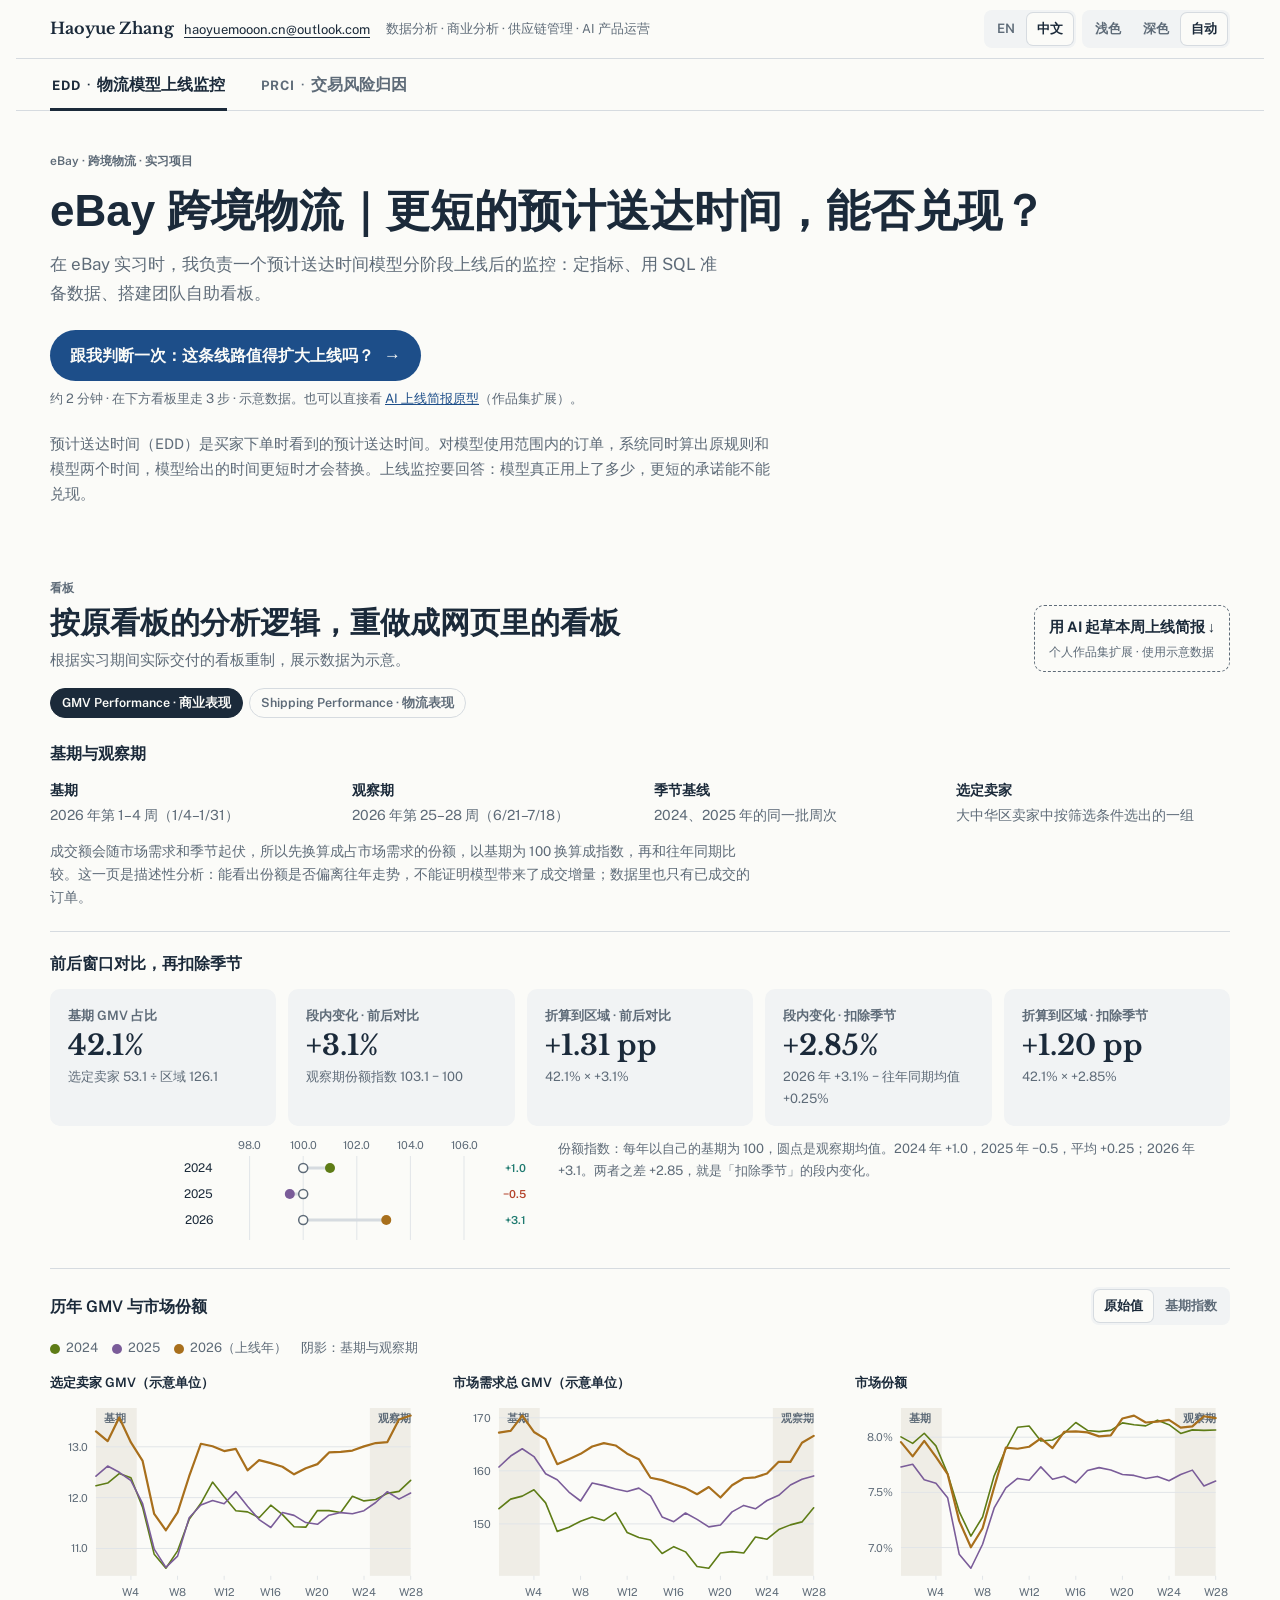
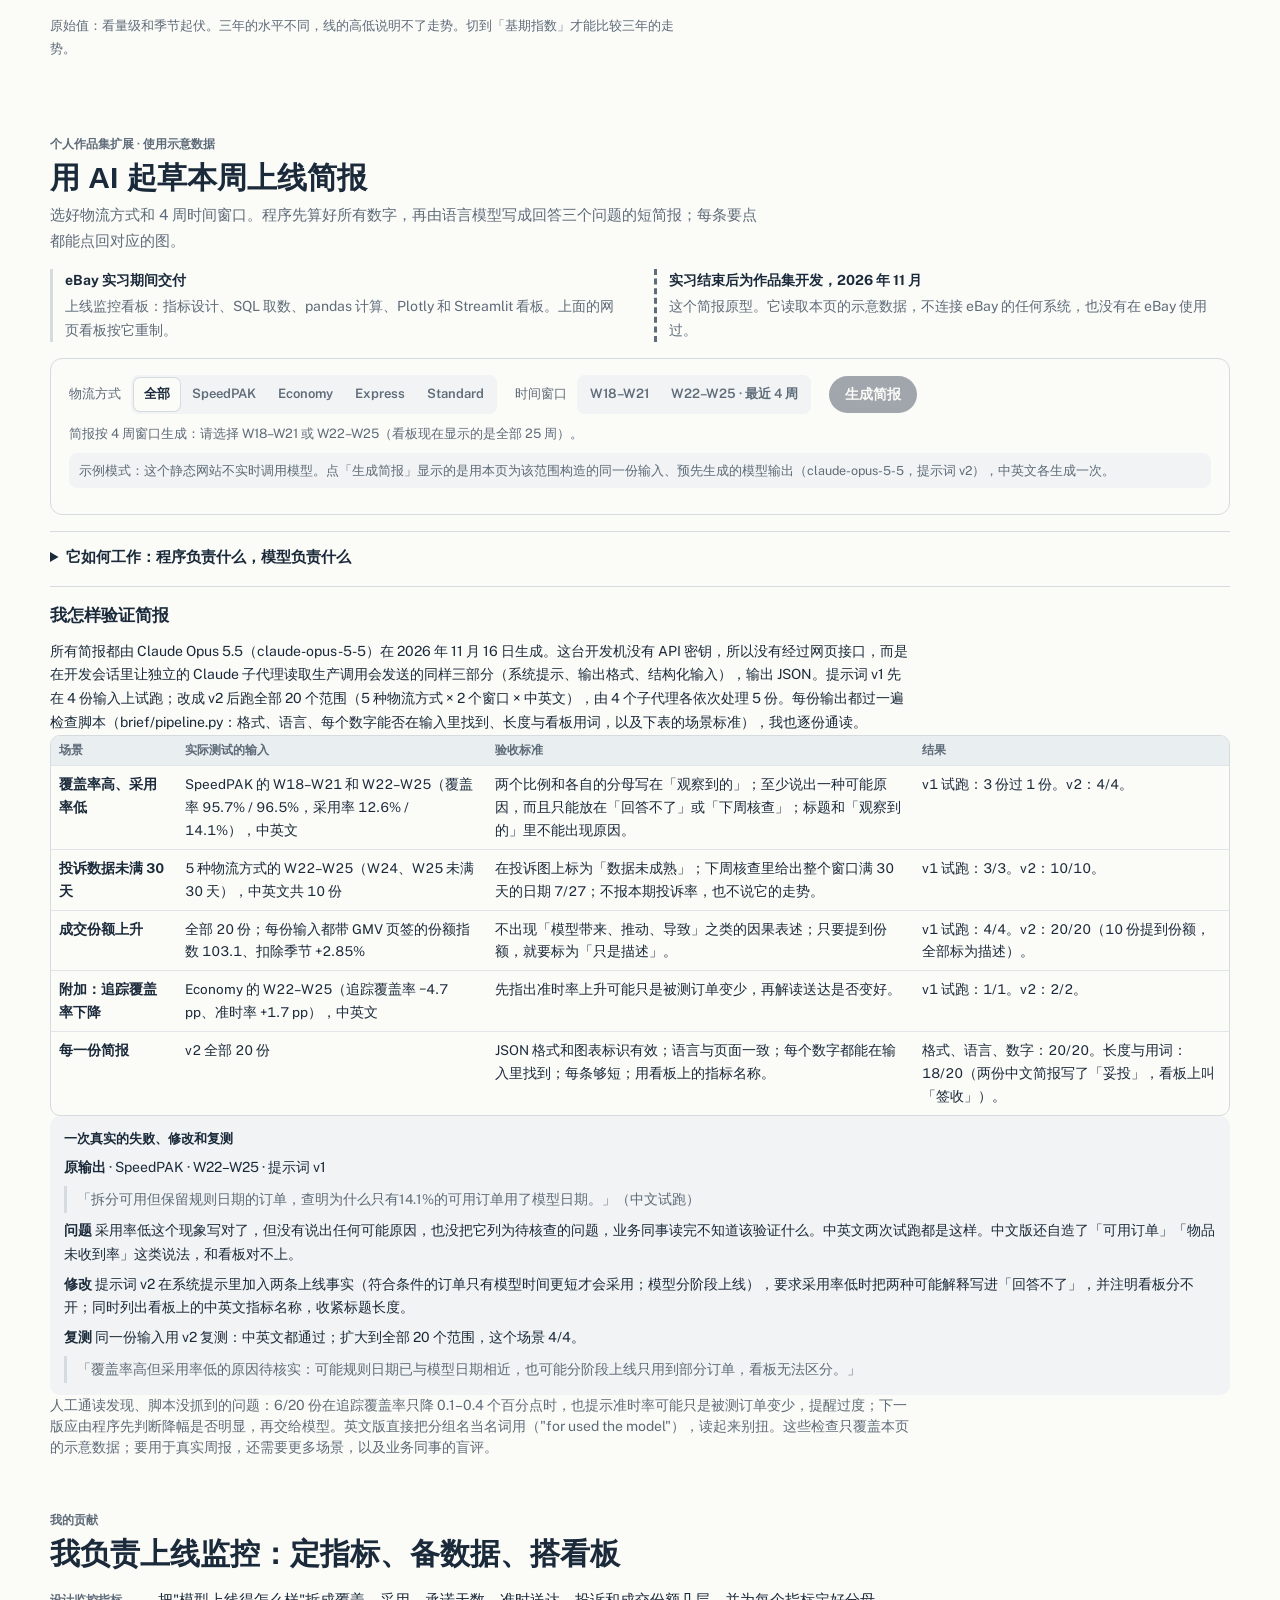
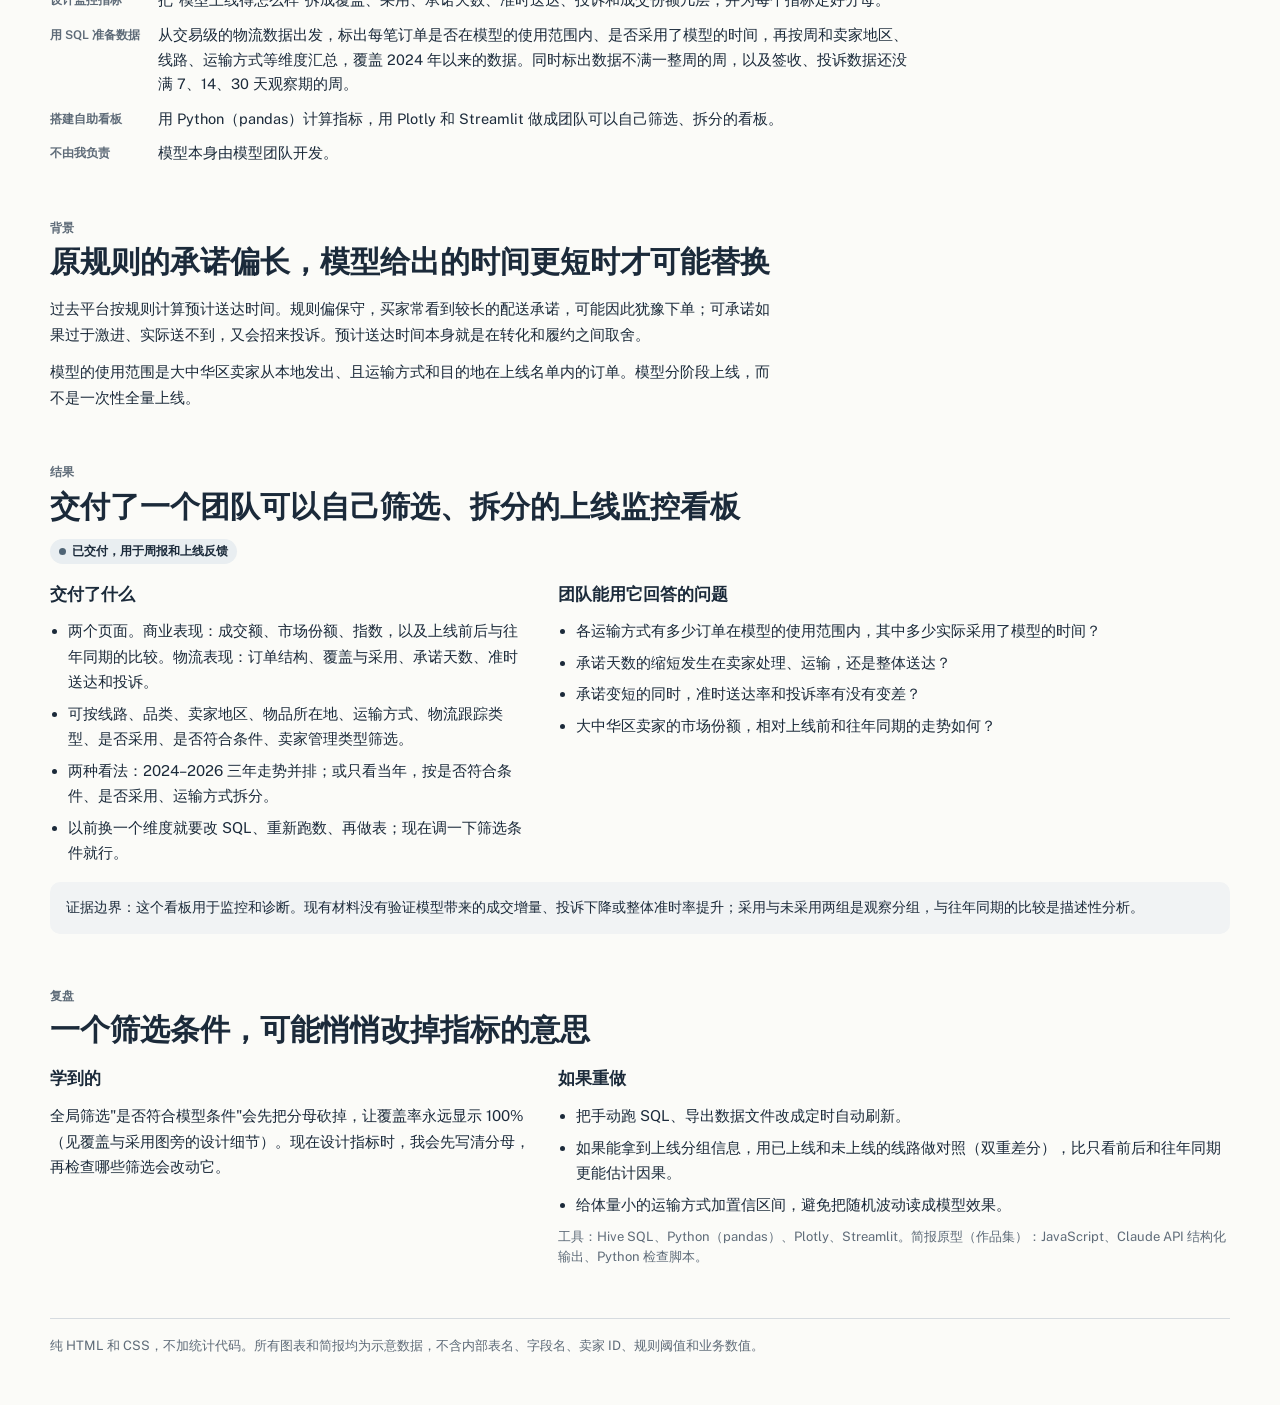
==== commit a7af7b5d: "Update site 2026-11-16 01:08" ====
--- a/index.html
+++ b/index.html
@@ -3,9 +3,9 @@
 <head>
 <meta charset="utf-8">
 <meta name="viewport" content="width=device-width, initial-scale=1, viewport-fit=cover">
-<title>求职作品集 · 数据分析、商业分析、供应链与 AI 产品运营</title>
+<title>Haoyue Zhang · 求职作品集 · 数据分析、商业分析、供应链与 AI 产品运营</title>
 <meta name="description" content="求职作品集：两个 eBay 实习项目。EDD：预计送达时间模型上线监控，附两分钟看板演示和 AI 简报原型；PRCI：高风险成交占比异动的贡献分解，附 AI 风控建议审核演示。">
-<meta property="og:title" content="求职作品集 · 数据分析、商业分析、供应链与 AI 产品运营">
+<meta property="og:title" content="Haoyue Zhang · 求职作品集 · 数据分析、商业分析、供应链与 AI 产品运营">
 <meta property="og:description" content="EDD · 物流模型上线监控；PRCI · 交易风险归因。两个案例都可以直接在页面里交互。">
 <meta property="og:type" content="website">
 <link rel="icon" href="data:,">
@@ -31,7 +31,10 @@
 
 <header class="topbar">
   <div class="wrap">
-    <span class="who"><span lang="en">Portfolio</span><span lang="zh">求职作品集</span></span>
+    <div class="who-id">
+      <span class="who">Haoyue Zhang</span>
+      <a class="who-mail" href="mailto:haoyuemooon.cn@outlook.com">haoyuemooon.cn@outlook.com</a>
+    </div>
     <span class="who-sub"><span lang="en">Data analytics · Business analytics · Supply chain · AI product operations</span><span lang="zh">数据分析 · 商业分析 · 供应链管理 · AI 产品运营</span></span>
     <div class="toggles">
       <div class="seg" role="group" aria-label="Language">
@@ -58,7 +61,7 @@
 <main class="wrap" id="top">
 
   <!-- ======================================================================== 项目一：EDD（到「项目一结束」为止） -->
-  <section class="project" id="project-edd" data-project="edd" data-title-en="EDD · Delivery-date model rollout monitoring · Portfolio" data-title-zh="EDD · 物流模型上线监控 · 求职作品集">
+  <section class="project" id="project-edd" data-project="edd" data-title-en="EDD · Delivery-date model rollout monitoring · Haoyue Zhang" data-title-zh="EDD · 物流模型上线监控 · Haoyue Zhang 求职作品集">
     <div class="masthead">
       <p class="eyebrow"><span lang="en">eBay · Cross-border shipping · Internship project</span><span lang="zh">eBay · 跨境物流 · 实习项目</span></p>
       <h1><span lang="en">eBay cross-border shipping: shorter delivery promises, but can they be kept?</span><span lang="zh">eBay 跨境物流｜更短的预计送达时间，能否兑现？</span></h1>
@@ -386,7 +389,7 @@
   <!-- ======================================================================== 项目一结束 -->
 
   <!-- ======================================================================== 项目二：PRCI（到「项目二结束」为止） -->
-  <section class="project" id="project-prci" data-project="prci" data-title-en="PRCI · Trust-risk attribution · Portfolio" data-title-zh="PRCI · 交易风险归因 · 求职作品集">
+  <section class="project" id="project-prci" data-project="prci" data-title-en="PRCI · Trust-risk attribution · Haoyue Zhang" data-title-zh="PRCI · 交易风险归因 · Haoyue Zhang 求职作品集">
     <div class="masthead">
       <p class="eyebrow"><span lang="en">eBay · Trust and risk · Internship project</span><span lang="zh">eBay · 交易风险 · 实习项目</span></p>
       <h1><span lang="en">eBay trust and risk: the high-risk share of Fashion sales rose. What pushed it up?</span><span lang="zh">eBay 交易风险｜高风险成交占比上升，是谁推高的？</span></h1>
--- a/site.css
+++ b/site.css
@@ -20,8 +20,14 @@
 /* 00. One page, two projects: the project tabs under the top bar, and which project is showing ----------
    Project tabs are the top level (large text, underline, full-width bar); the small pills inside a case switch
    dashboard pages. --head-h and --stick are measured by site.js. */
+.topbar .who-id { display: flex; flex-wrap: wrap; align-items: baseline; gap: 2px 10px; min-width: 0; }
+.topbar .who { margin-right: 0; }
+.topbar .who-mail { font-size: 13px; color: var(--ink); text-underline-offset: 3px; overflow-wrap: anywhere; }
 .topbar .who-sub { font-size: 12.5px; color: var(--muted); margin-right: auto; }
-.topbar .who { margin-right: 0; }
+@media (max-width: 1100px) {   /* keep the bar on one row: the role line goes first */
+  .topbar .who-sub { display: none; }
+  .topbar .who-id { margin-right: auto; }
+}
 .proj-nav { position: sticky; top: var(--head-h, 0px); z-index: 4; background: var(--paper); border-bottom: 1px solid var(--rule); }
 .proj-nav .wrap { display: flex; gap: 0 32px; }
 .proj-tab { display: flex; align-items: baseline; gap: 7px; padding: 12px 2px 10px; border-bottom: 3px solid transparent; margin-bottom: -1px; text-decoration: none; color: var(--muted); }
@@ -265,7 +271,7 @@
 /* G. Responsive ------------------------------------------------------------------------------- */
 @media (max-width: 900px) {
   .topbar .who-sub { display: none; }
-  .topbar .who { margin-right: auto; }
+  .topbar .who-id { margin-right: auto; }
   .case-list > li { grid-template-columns: minmax(0, 1fr); }
   .case-list > li.has-shot { grid-template-columns: minmax(0, 1fr); grid-template-areas: "meta" "shot" "body"; grid-template-rows: none; }
   .dash-grid2 { grid-template-columns: minmax(0, 1fr); }
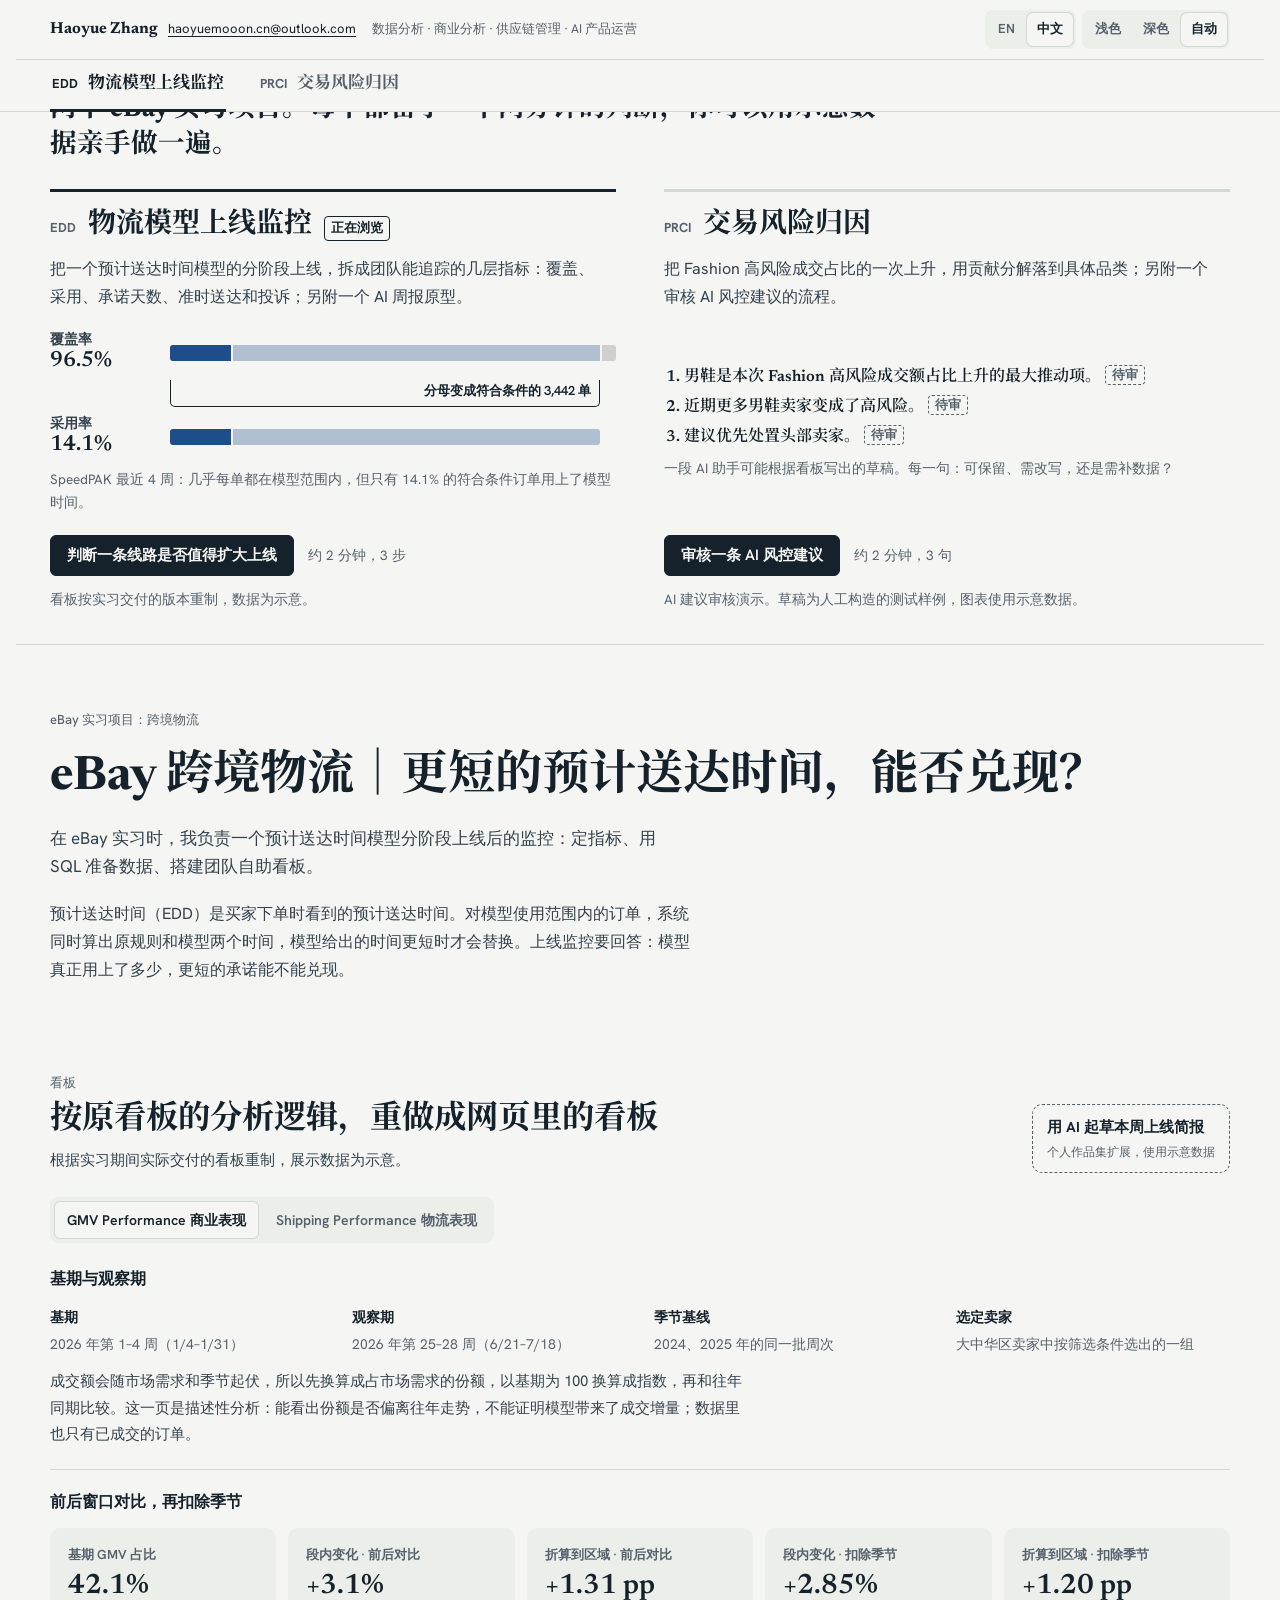
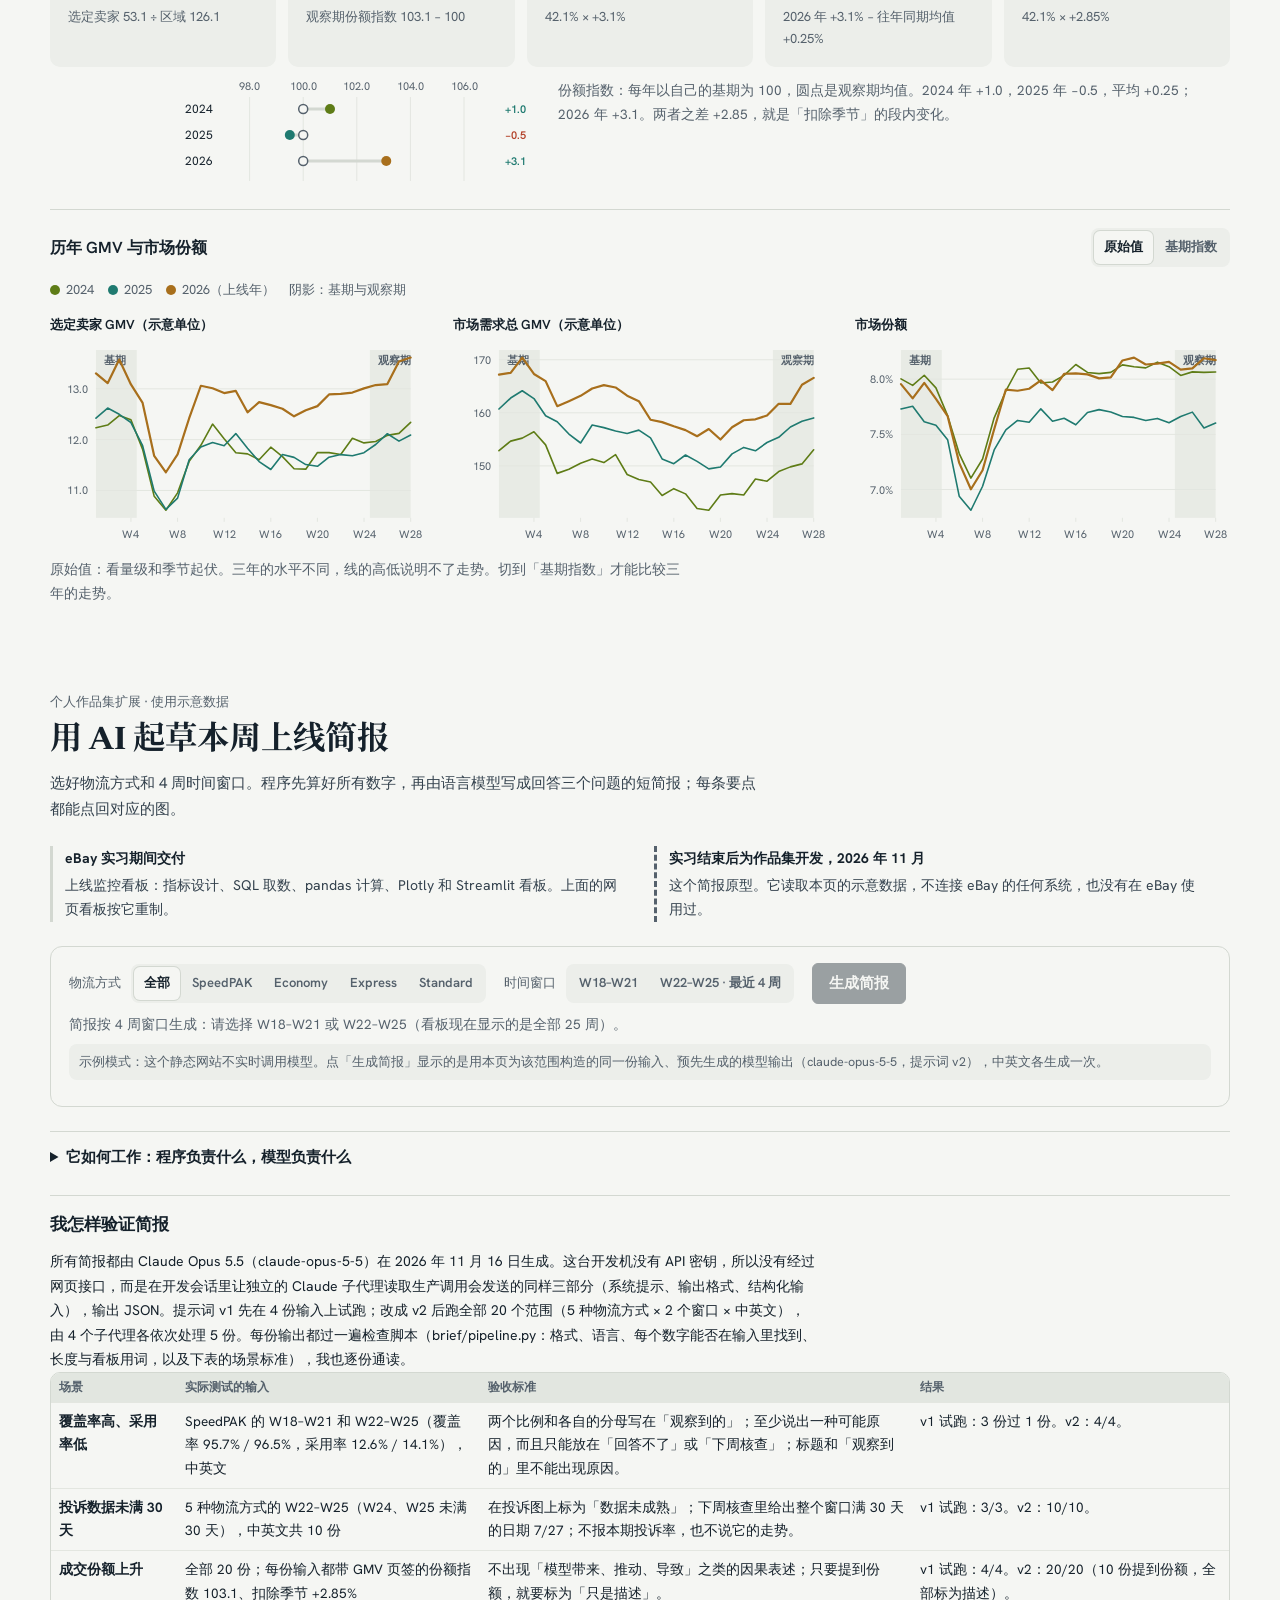
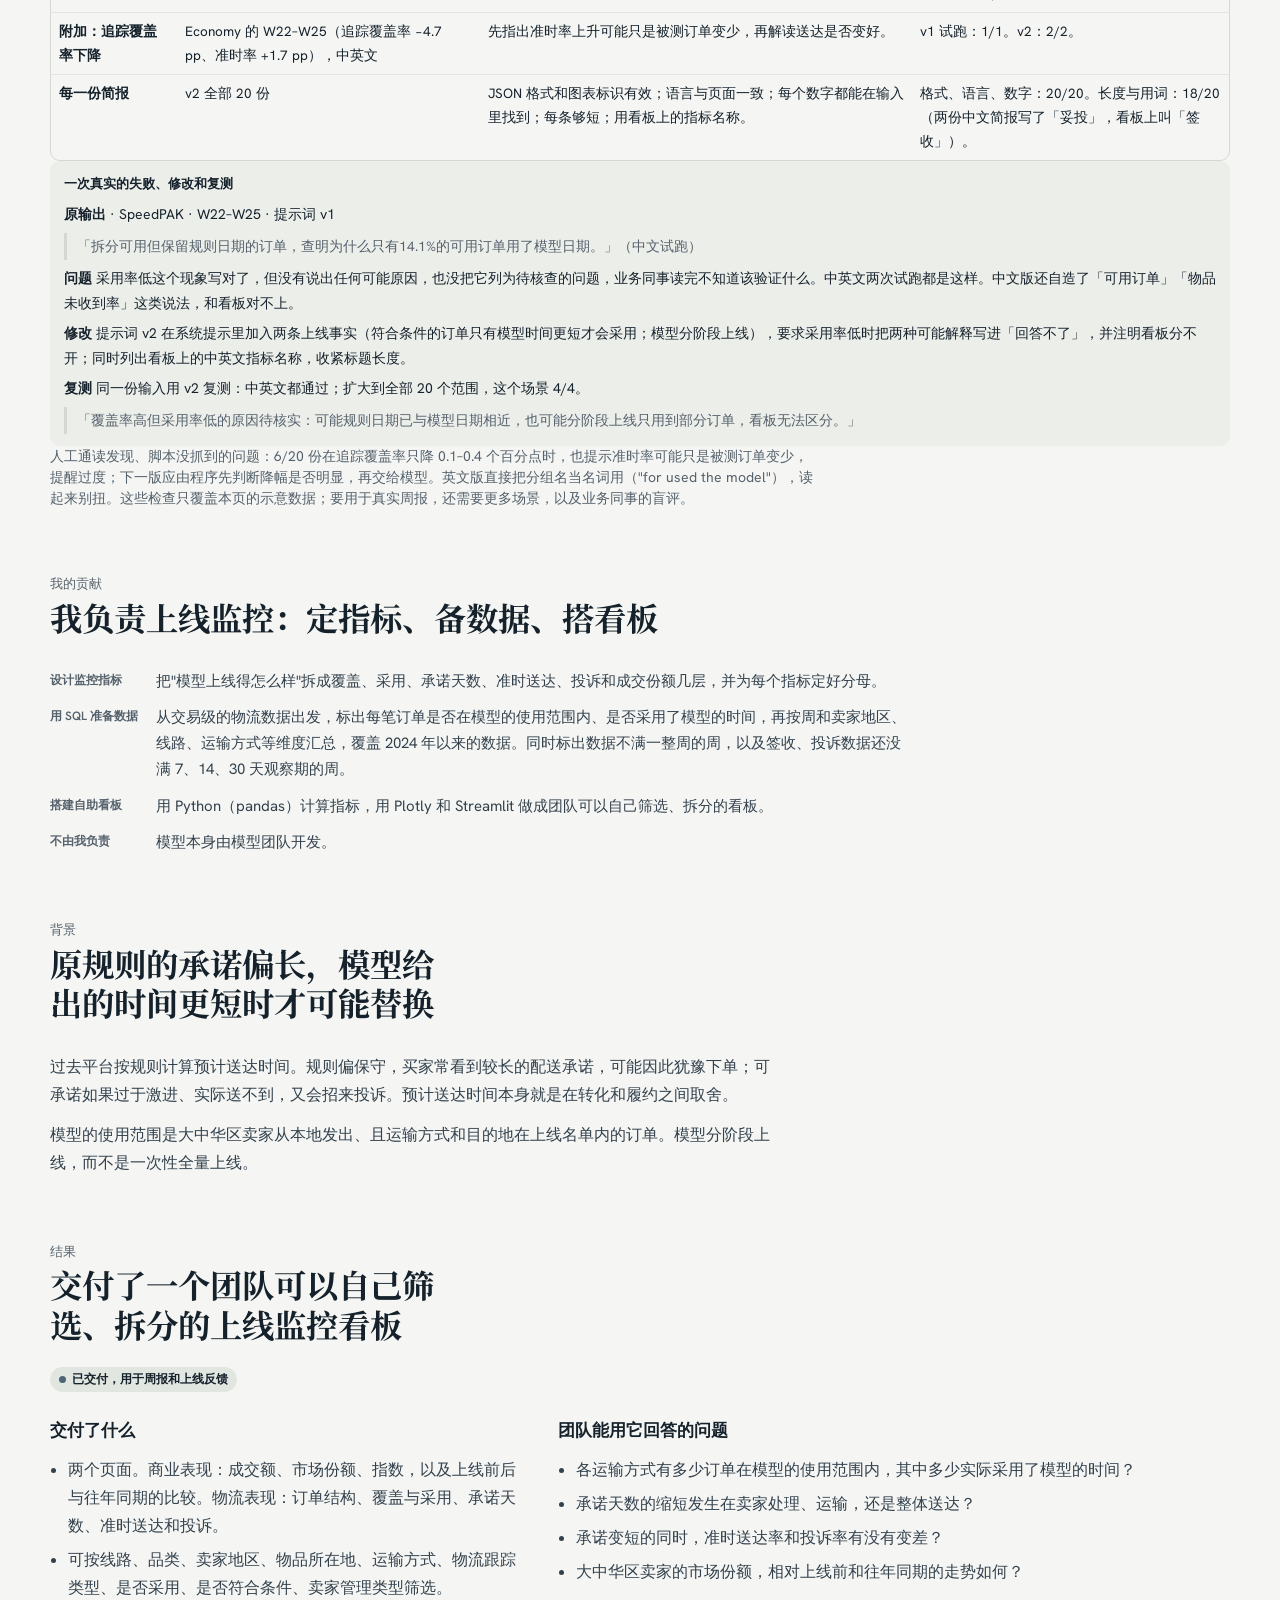
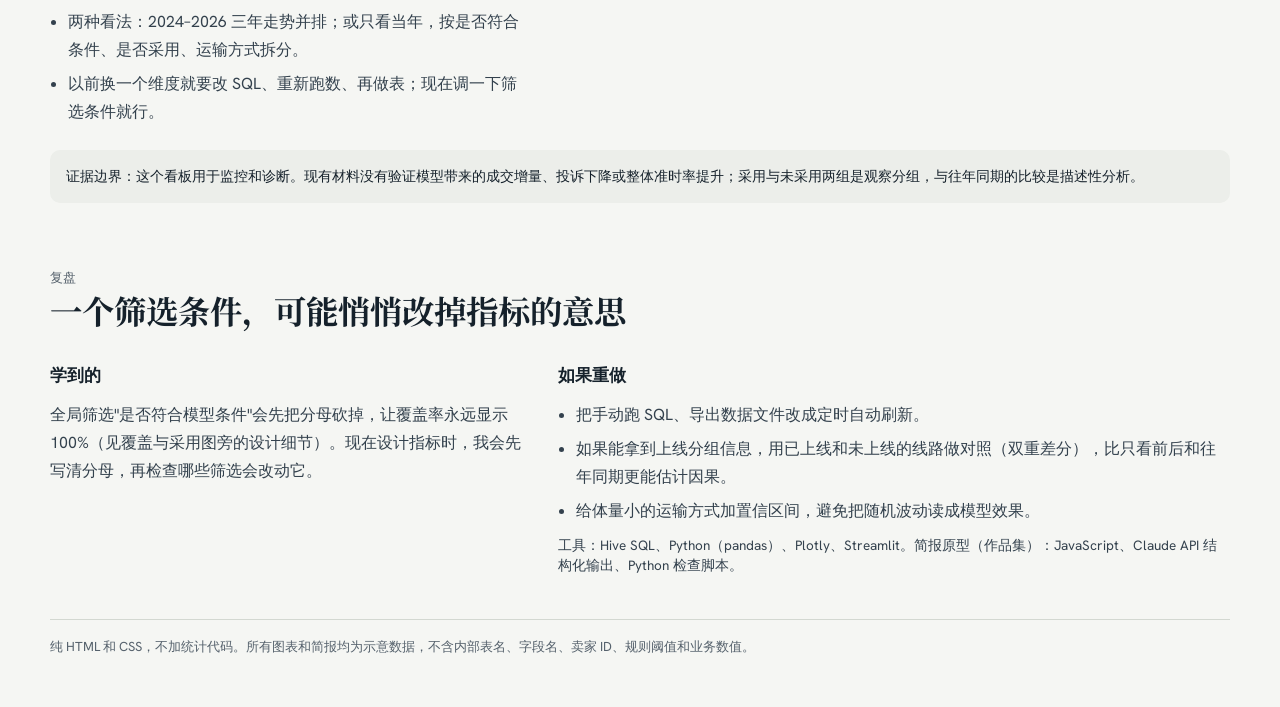
==== commit 2c53dd37: "Update site 2026-11-16 01:32" ====
--- a/index.html
+++ b/index.html
@@ -11,8 +11,8 @@
 <link rel="icon" href="data:,">
 <link rel="preconnect" href="https://fonts.googleapis.com">
 <link rel="preconnect" href="https://fonts.gstatic.com" crossorigin>
-<link rel="stylesheet" href="https://fonts.googleapis.com/css2?family=Libre+Baskerville:wght@400;700&family=Public+Sans:wght@400;500;600;700&display=swap" media="print" onload="this.media='all'">
-<noscript><link rel="stylesheet" href="https://fonts.googleapis.com/css2?family=Libre+Baskerville:wght@400;700&family=Public+Sans:wght@400;500;600;700&display=swap"></noscript>
+<link rel="stylesheet" href="https://fonts.googleapis.com/css2?family=Hanken+Grotesk:wght@400;500;600;700&family=Newsreader:opsz,wght@6..72,500;6..72,600&family=Noto+Serif+SC:wght@600;700&display=swap" media="print" onload="this.media='all'">
+<noscript><link rel="stylesheet" href="https://fonts.googleapis.com/css2?family=Hanken+Grotesk:wght@400;500;600;700&family=Newsreader:opsz,wght@6..72,500;6..72,600&family=Noto+Serif+SC:wght@600;700&display=swap"></noscript>
 <link rel="stylesheet" href="kit.css">
 <link rel="stylesheet" href="site.css">
 <script>
@@ -50,11 +50,41 @@
   </div>
 </header>
 
-<!-- Project tabs: switch the whole project. The small pill tabs inside each case switch dashboard pages. -->
+<!-- First screen: the two projects side by side (stacked on a phone). Each card is the project switch (data-proj) and
+     carries its hands-on entry; the small figure in it is drawn from the same illustrative data as the case. -->
+<section class="pick-wrap" aria-label="Projects">
+  <div class="wrap">
+    <p class="pick-intro"><span lang="en">Two projects from my eBay internship. Each leaves you one two-minute decision to make yourself, on illustrative data.</span><span lang="zh">两个 eBay 实习项目。每个都留了一个两分钟的判断，你可以用示意数据亲手做一遍。</span></p>
+    <div class="pick-grid">
+      <article class="pick" data-pick="edd">
+        <a class="pick-tab" href="#edd" data-proj="edd" aria-current="page"><span class="pick-k">EDD</span><span class="pick-n"><span lang="en">Delivery-date model rollout monitoring</span><span lang="zh">物流模型上线监控</span></span><span class="pick-cur"><span lang="en">Open below</span><span lang="zh">正在浏览</span></span></a>
+        <p class="pick-what"><span lang="en">How I turned a phased model rollout into metrics a team can track: coverage, adoption, promised days, on-time delivery and complaints. With an AI weekly-brief prototype.</span><span lang="zh">把一个预计送达时间模型的分阶段上线，拆成团队能追踪的几层指标：覆盖、采用、承诺天数、准时送达和投诉；另附一个 AI 周报原型。</span></p>
+        <div class="pick-viz" id="pick-viz-edd"></div>
+        <div class="pick-go" id="demo">
+          <a class="btn" href="#dashboard-shipping" data-tour-start><span lang="en">Decide whether a route should get a wider rollout</span><span lang="zh">判断一条线路是否值得扩大上线</span></a>
+          <span class="pick-time"><span lang="en">About 2 minutes, 3 steps</span><span lang="zh">约 2 分钟，3 步</span></span>
+        </div>
+        <p class="pick-note"><span lang="en">The dashboard is rebuilt from the one I delivered; the data is illustrative.</span><span lang="zh">看板按实习交付的版本重制，数据为示意。</span></p>
+      </article>
+      <article class="pick" data-pick="prci">
+        <a class="pick-tab" href="#prci" data-proj="prci"><span class="pick-k">PRCI</span><span class="pick-n"><span lang="en">Trust-risk attribution</span><span lang="zh">交易风险归因</span></span><span class="pick-cur"><span lang="en">Open below</span><span lang="zh">正在浏览</span></span></a>
+        <p class="pick-what"><span lang="en">How I traced a rise in Fashion's high-risk share of sales to the categories behind it. With a review flow for an AI-written risk recommendation.</span><span lang="zh">把 Fashion 高风险成交占比的一次上升，用贡献分解落到具体品类；另附一个审核 AI 风控建议的流程。</span></p>
+        <div class="pick-viz" id="pick-viz-prci"></div>
+        <div class="pick-go" id="review-cta">
+          <a class="btn" href="#review" data-review-start><span lang="en">Review an AI risk recommendation</span><span lang="zh">审核一条 AI 风控建议</span></a>
+          <span class="pick-time"><span lang="en">About 2 minutes, 3 sentences</span><span lang="zh">约 2 分钟，3 句</span></span>
+        </div>
+        <p class="pick-note"><span lang="en">AI recommendation review demo. The draft is a hand-built test case; the charts use illustrative data.</span><span lang="zh">AI 建议审核演示。草稿为人工构造的测试样例，图表使用示意数据。</span></p>
+      </article>
+    </div>
+  </div>
+</section>
+
+<!-- The compact project bar: shown once the cards above have scrolled away (site.js), so switching stays one tap away. -->
 <nav class="proj-nav" aria-label="Projects">
   <div class="wrap">
-    <a class="proj-tab" href="#edd" data-proj="edd" aria-current="page"><span class="pt-k">EDD</span><span class="pt-dot" aria-hidden="true">·</span><span class="pt-n"><span lang="en">Delivery-date model rollout monitoring</span><span lang="zh">物流模型上线监控</span></span></a>
-    <a class="proj-tab" href="#prci" data-proj="prci"><span class="pt-k">PRCI</span><span class="pt-dot" aria-hidden="true">·</span><span class="pt-n"><span lang="en">Trust-risk attribution</span><span lang="zh">交易风险归因</span></span></a>
+    <a class="proj-tab" href="#edd" data-proj="edd" aria-current="page"><span class="pt-k">EDD</span><span class="pt-n"><span lang="en">Delivery-date model rollout monitoring</span><span lang="zh">物流模型上线监控</span></span></a>
+    <a class="proj-tab" href="#prci" data-proj="prci"><span class="pt-k">PRCI</span><span class="pt-n"><span lang="en">Trust-risk attribution</span><span lang="zh">交易风险归因</span></span></a>
   </div>
 </nav>
 
@@ -63,13 +93,9 @@
   <!-- ======================================================================== 项目一：EDD（到「项目一结束」为止） -->
   <section class="project" id="project-edd" data-project="edd" data-title-en="EDD · Delivery-date model rollout monitoring · Haoyue Zhang" data-title-zh="EDD · 物流模型上线监控 · Haoyue Zhang 求职作品集">
     <div class="masthead">
-      <p class="eyebrow"><span lang="en">eBay · Cross-border shipping · Internship project</span><span lang="zh">eBay · 跨境物流 · 实习项目</span></p>
-      <h1><span lang="en">eBay cross-border shipping: shorter delivery promises, but can they be kept?</span><span lang="zh">eBay 跨境物流｜更短的预计送达时间，能否兑现？</span></h1>
+      <p class="eyebrow"><span lang="en">eBay internship project, cross-border shipping</span><span lang="zh">eBay 实习项目：跨境物流</span></p>
+      <h1><span lang="en">eBay cross-border shipping: shorter delivery promises, but can they be kept?</span><span lang="zh"><span class="ph">eBay 跨境物流｜</span><span class="ph">更短的预计送达时间，</span><span class="ph">能否兑现？</span></span></h1>
       <p class="lede"><span lang="en">During my eBay internship I owned the monitoring of a delivery-date model's phased rollout: I set the metrics, prepared the data in SQL and built a dashboard the team uses on its own.</span><span lang="zh">在 eBay 实习时，我负责一个预计送达时间模型分阶段上线后的监控：定指标、用 SQL 准备数据、搭建团队自助看板。</span></p>
-      <div class="tour-cta" id="demo">
-        <a class="tour-go" href="#dashboard-shipping" data-tour-start><span lang="en">Decide with me: should this route get a wider rollout?</span><span lang="zh">跟我判断一次：这条线路值得扩大上线吗？</span><span class="arr" aria-hidden="true">→</span></a>
-        <p class="note"><span lang="en">About 2 minutes · 3 steps in the dashboard below · illustrative data. Or jump to the <a href="#ai-brief">AI rollout-brief prototype</a> (a portfolio extension).</span><span lang="zh">约 2 分钟 · 在下方看板里走 3 步 · 示意数据。也可以直接看 <a href="#ai-brief">AI 上线简报原型</a>（作品集扩展）。</span></p>
-      </div>
       <p class="lede-sm"><span lang="en">The estimated delivery date (EDD) is the delivery date a buyer sees when placing an order. For orders within the model's scope the system works out two dates, one from the old rules and one from the model; the model's date replaces the rule's only when it is shorter. Monitoring has to answer how often the model's date is really used, and whether the shorter promises are kept.</span><span lang="zh">预计送达时间（EDD）是买家下单时看到的预计送达时间。对模型使用范围内的订单，系统同时算出原规则和模型两个时间，模型给出的时间更短时才会替换。上线监控要回答：模型真正用上了多少，更短的承诺能不能兑现。</span></p>
     </div>
 
@@ -83,15 +109,15 @@
           <p class="dek"><span lang="en">Rebuilt from the dashboard I delivered during the internship; the data shown is illustrative.</span><span lang="zh">根据实习期间实际交付的看板重制，展示数据为示意。</span></p>
         </div>
         <a class="brief-entry" href="#ai-brief">
-          <span class="be-t"><span lang="en">Draft this week's rollout brief with AI ↓</span><span lang="zh">用 AI 起草本周上线简报 ↓</span></span>
-          <span class="be-s"><span lang="en">Personal portfolio extension · illustrative data</span><span lang="zh">个人作品集扩展 · 使用示意数据</span></span>
+          <span class="be-t"><span lang="en">Draft this week's rollout brief with AI</span><span lang="zh">用 AI 起草本周上线简报</span></span>
+          <span class="be-s"><span lang="en">Personal portfolio extension, illustrative data</span><span lang="zh">个人作品集扩展，使用示意数据</span></span>
         </a>
       </div>
 
       <div class="dash" data-dash data-edd-dash>
         <div class="case-tabs" role="tablist" aria-label="Dashboard tabs">
-          <button type="button" role="tab" id="dashboard-gmv" aria-controls="dpanel-gmv" aria-selected="true"><span lang="en">GMV Performance</span><span lang="zh">GMV Performance · 商业表现</span></button>
-          <button type="button" role="tab" id="dashboard-shipping" aria-controls="dpanel-shipping" aria-selected="false" tabindex="-1"><span lang="en">Shipping Performance</span><span lang="zh">Shipping Performance · 物流表现</span></button>
+          <button type="button" role="tab" id="dashboard-gmv" aria-controls="dpanel-gmv" aria-selected="true"><span lang="en">GMV Performance</span><span lang="zh">GMV Performance 商业表现</span></button>
+          <button type="button" role="tab" id="dashboard-shipping" aria-controls="dpanel-shipping" aria-selected="false" tabindex="-1"><span lang="en">Shipping Performance</span><span lang="zh">Shipping Performance 物流表现</span></button>
         </div>
         <noscript><p class="note">The charts need JavaScript. 看板图表需要启用 JavaScript。</p></noscript>
 
@@ -262,7 +288,7 @@
               <button type="button" data-v="w22" aria-pressed="false"><span lang="en">W22–W25 · latest</span><span lang="zh">W22–W25 · 最近 4 周</span></button>
             </div>
           </div>
-          <button type="button" class="brief-go" id="brief-go"><span lang="en">Draft the brief</span><span lang="zh">生成简报</span></button>
+          <button type="button" class="btn brief-go" id="brief-go"><span lang="en">Draft the brief</span><span lang="zh">生成简报</span></button>
         </div>
         <p class="note" id="brief-scope"></p>
         <p class="brief-mode" id="brief-mode"></p>
@@ -391,13 +417,9 @@
   <!-- ======================================================================== 项目二：PRCI（到「项目二结束」为止） -->
   <section class="project" id="project-prci" data-project="prci" data-title-en="PRCI · Trust-risk attribution · Haoyue Zhang" data-title-zh="PRCI · 交易风险归因 · Haoyue Zhang 求职作品集">
     <div class="masthead">
-      <p class="eyebrow"><span lang="en">eBay · Trust and risk · Internship project</span><span lang="zh">eBay · 交易风险 · 实习项目</span></p>
-      <h1><span lang="en">eBay trust and risk: the high-risk share of Fashion sales rose. What pushed it up?</span><span lang="zh">eBay 交易风险｜高风险成交占比上升，是谁推高的？</span></h1>
+      <p class="eyebrow"><span lang="en">eBay internship project, trust and risk</span><span lang="zh">eBay 实习项目：交易风险</span></p>
+      <h1><span lang="en">eBay trust and risk: the high-risk share of Fashion sales rose. What pushed it up?</span><span lang="zh"><span class="ph">eBay 交易风险｜</span><span class="ph">高风险成交占比上升，</span><span class="ph">是谁推高的？</span></span></h1>
       <p class="lede"><span lang="en">During my eBay internship, Fashion's high-risk share of sales turned up again at the end of June 2026. I built the data from transaction detail, used a shift-share decomposition to assign the change to each category, and delivered a five-page dashboard; risk strategy and actions belong to the team.</span><span lang="zh">在 eBay 实习时，Fashion 的高风险成交占比在 2026 年 6 月底再次上行。我从交易明细搭数据，用 Shift-Share 把变化分到每个品类，并交付了五页看板；风险策略和具体处置由团队负责。</span></p>
-      <div class="tour-cta" id="review-cta">
-        <a class="tour-go" href="#review" data-review-start><span lang="en">Can this risk recommendation go to the strategy team?</span><span lang="zh">这条风控建议，可以发给策略团队吗？</span><span class="arr" aria-hidden="true">→</span></a>
-        <p class="note"><span lang="en"><b>AI recommendation review demo</b> · the draft is a hand-built test case; the charts use illustrative data. About 2 minutes, three sentences.</span><span lang="zh"><b>AI 建议审核演示</b> · 草稿为人工构造的测试样例，图表使用示意数据。约 2 分钟，逐句审 3 句。</span></p>
-      </div>
       <p class="lede-sm"><span lang="en">The high-risk share (High Risk GMV Mix) is the part of Fashion's sales (GMV) that comes from high-risk sellers. A seller's risk tier comes from the team's PRCI tiering (high, medium, low), taken from the latest snapshot when the data was pulled.</span><span lang="zh">高风险成交占比（High Risk GMV Mix）是 Fashion 总成交额（GMV）中来自高风险卖家的比例。卖家的风险等级来自团队的 PRCI 分层（高、中、低三档），取跑表时的最新快照。</span></p>
     </div>
 
@@ -413,9 +435,13 @@
         <div><dt><span lang="en">Delivered during the internship</span><span lang="zh">实习期间实际交付</span></dt><dd><span lang="en">The data analysis, the contribution decomposition and the five-page dashboard. Risk strategy and actions belong to the team.</span><span lang="zh">数据分析、贡献分解和五页看板。风险策略和具体处置由团队负责。</span></dd></div>
         <div><dt><span lang="en">Designed afterwards for this portfolio</span><span lang="zh">实习结束后为作品集设计</span></dt><dd><span lang="en">This review experience. The draft is a test case I wrote by hand, not model output and not a real team recommendation; the judgements and reasons are preset, and the charts use illustrative data.</span><span lang="zh">这个审核体验。草稿是我人工构造的测试样例，不是模型输出，也不是团队的真实建议；判断和依据是预设的，图表使用示意数据。</span></dd></div>
       </dl>
+      <!-- judgement and evidence side by side on a wide screen; on a phone the evidence follows the current sentence -->
       <div class="rv" id="rv">
-        <div class="rv-draft" id="rv-draft"></div>
-        <aside class="tour rv-card" id="rv-card" aria-live="polite"></aside>
+        <div class="rv-main">
+          <div class="rv-draft" id="rv-draft"></div>
+          <aside class="tour rv-card" id="rv-card" aria-live="polite"></aside>
+        </div>
+        <aside class="rv-ev" id="rv-ev" aria-live="polite" aria-label="Evidence"></aside>
         <div class="rv-final" id="rv-final" hidden></div>
       </div>
       <noscript><p class="note">The review needs JavaScript. 审核演示需要启用 JavaScript。</p></noscript>
@@ -542,7 +568,7 @@
         </div>
       </div>
       <p class="callout"><span lang="en">Evidence boundary: the project located and quantified the change; actions are still being decided, so there is no measured improvement. Risk tiers are the latest snapshot applied to all past weeks, so the analysis describes how today's high-risk sellers contributed over time, not the risk as labelled in each week. "Ever actioned" is a seller attribute and says nothing about whether actions worked.</span><span lang="zh">证据边界：项目完成的是定位和量化归因，治理措施还在推进，没有可验证的指标改善。风险等级用的是跑表时的最新快照，回填到所有历史周，描述的是「当前高风险卖家在历史上的贡献」，不是每周当时的风险暴露。「曾被处置」是卖家属性，不能说明处置有效或无效。</span></p>
-      <p class="note"><a href="#prci-dashboard"><span lang="en">See the dashboard ↓</span><span lang="zh">浏览看板 ↓</span></a></p>
+      <p class="note"><a href="#prci-dashboard"><span lang="en">See the dashboard</span><span lang="zh">浏览看板</span></a></p>
     </section>
 
     <!-- 5. The dashboard, rebuilt for the web: the five pages of the delivered one, drawn by ../dash-prci.js from illustrative data -->
--- a/site.css
+++ b/site.css
@@ -36,7 +36,7 @@
 .proj-tab:hover { color: var(--ink); }
 .proj-tab[aria-current="page"] { color: var(--ink); border-bottom-color: var(--ink); }
 html[data-proj="edd"] [data-project="prci"], html[data-proj="prci"] [data-project="edd"] { display: none; }
-section.block, .tour, .rv-final, .ev-banner, .dash-block { scroll-margin-top: var(--stick, 72px); }
+section.block, .tour, .rv, .rv-ev, .rv-final, .ev-banner, .dash-block, [data-project] { scroll-margin-top: var(--stick, 72px); }
 [data-dash] [role="tab"] { scroll-margin-top: calc(var(--stick, 72px) + 140px); }
 
 /* A. Breadcrumb on case pages ----------------------------------------------------------------- */
@@ -268,8 +268,139 @@
 .chart .row-off { fill: var(--panel-2); }
 #p-ctv-table tr.hl td { background: var(--shade); font-weight: 600; }
 
+/* K. Visual system, 2026-11 redesign (design notes: design-review/notes.md) ---------------------------------
+   K1 type, colour, spacing (design-taste-frontend) · K2 hierarchy and the case cards (frontend-design)
+   · K3 the denominator figure and the review's evidence panel (web-design-engineer). Later rules here win. */
+
+/* K1 · tokens: a cool paper (not cream), one near-black ink as the only interface colour, data colours stay in charts */
+:root {
+  --paper: #F5F6F3; --ink: #15212B; --ink-2: #33414D; --muted: #55616C;
+  --panel: #ECEEEA; --panel-2: #E2E6E0; --rule: #D3D8D1; --grid: #E3E6E0; --shade: #E8EBE5; --halo: #F5F6F3;
+  --serif: 'Newsreader', 'Noto Serif SC', 'Source Han Serif SC', 'Songti SC', Georgia, serif;
+  --sans: 'Hanken Grotesk', 'Helvetica Neue', Arial, sans-serif;
+  --s-1: 4px; --s-2: 8px; --s-3: 12px; --s-4: 16px; --s-5: 24px; --s-6: 32px; --s-7: 48px; --s-8: 64px; --s-9: 96px;
+  --y2025: var(--teal);   /* no violet in the page's own palette */
+}
+@media (prefers-color-scheme: dark) { :root:not([data-theme="light"]) { --ink-2: #C9D1D8; } }
+:root[data-theme="dark"] { --ink-2: #C9D1D8; }
+body { font-size: 16px; line-height: 1.6; }
+:root[data-lang="zh"] body { line-height: 1.75; }
+h1, h2 { font-family: var(--serif); font-weight: 600; letter-spacing: -0.012em; }
+:root[data-lang="zh"] h1, :root[data-lang="zh"] h2, :root[data-lang="zh"] .pick-n, :root[data-lang="zh"] .proj-tab .pt-n,
+:root[data-lang="zh"] .pick-intro, :root[data-lang="zh"] .tour-q, :root[data-lang="zh"] .ev-t { font-family: var(--serif); font-weight: 700; letter-spacing: 0.01em; }
+h1 { font-size: clamp(30px, 2.6vw + 14px, 50px); line-height: 1.12; }
+:root[data-lang="zh"] h1 { line-height: 1.28; }
+h2 { font-size: clamp(24px, 1.2vw + 17px, 34px); line-height: 1.22; }
+.ph { display: inline-block; }   /* a Chinese title breaks between its phrases, never inside a word */
+p, li, dd { text-wrap: pretty; }
+.eyebrow, :root[data-lang="zh"] .eyebrow { font-size: 13px; font-weight: 500; letter-spacing: 0; text-transform: none; color: var(--muted); }
+.masthead { padding-block: var(--s-8) var(--s-5); gap: var(--s-4); }
+.masthead .lede { font-size: 17px; line-height: 1.65; color: var(--ink-2); max-width: 36em; }
+:root[data-lang="en"] .masthead .lede { max-width: 33em; }
+.masthead .lede-sm, .prose p, .head .dek, .col p, .col li, .facts dd, .own dd { color: var(--ink-2); }
+.masthead .lede-sm { font-size: 16px; max-width: 40em; }
+:root[data-lang="en"] .masthead .lede-sm, :root[data-lang="en"] .prose { max-width: 62ch; }
+.facts dd { font-size: 15px; }
+section.block { padding-block: var(--s-8) 0; gap: var(--s-5); }
+.head { gap: var(--s-2); }
+.dash .def { font-size: 15px; color: var(--ink-2); }
+.caption, .note { font-size: 13.5px; }
+.stat .big { font-family: var(--serif); font-weight: 600; }
+
+/* K2 · three levels: projects (cards, then the compact bar) > dashboard pages (a light rail) > actions (solid ink) */
+.btn, .tour-go, .brief-go { display: inline-flex; align-items: center; gap: 8px; border: 1.5px solid var(--ink); background: var(--ink); color: var(--paper);
+  border-radius: 6px; padding: 10px 16px; font-family: inherit; font-size: 15px; font-weight: 600; line-height: 1.3; text-decoration: none; text-align: left; cursor: pointer; transition: transform 120ms, opacity 120ms; }
+.btn:hover, .brief-go:hover { transform: translateY(-1px); }
+.btn:active, .brief-go:active { transform: translateY(0); }
+.btn:focus-visible, .ghost:focus-visible, .pick-tab:focus-visible, .proj-tab:focus-visible { outline: 2px solid var(--ink); outline-offset: 3px; }
+.ghost { border: 1.5px solid var(--rule); background: transparent; color: var(--ink); border-radius: 6px; padding: 8px 14px; font-family: inherit; font-size: 14px; font-weight: 600; }
+.ghost:hover { border-color: var(--ink); }
+.case-tabs { display: flex; flex-wrap: wrap; gap: 4px; padding: 4px; background: var(--panel); border-radius: 8px; width: fit-content; max-width: 100%; }
+.case-tabs button { border: 1px solid transparent; background: transparent; border-radius: 6px; padding: 6px 12px; font-size: 14px; color: var(--muted); }
+.case-tabs button[aria-selected="true"] { background: var(--paper); border-color: var(--rule); color: var(--ink); }
+.case-tabs button:hover { border-color: var(--rule); color: var(--ink); }
+.tour, #review .rv-card { border: 1.5px solid var(--ink); background: var(--paper); }
+.tour-k, #review .tour-k { font-size: 13px; font-weight: 600; letter-spacing: 0; text-transform: none; color: var(--ink); }
+.tour-q { font-family: var(--serif); font-size: 22px; font-weight: 600; line-height: 1.3; }
+.tour-box, .tour-mat, .tour-reveal { background: var(--panel); }
+.tour-choice, #review .tour-choice { border: 1.5px solid var(--rule); background: var(--paper); color: var(--ink); border-radius: 6px; font-size: 15px; }
+.tour-choice:hover { border-color: var(--ink); }
+.tour-choice[aria-pressed="true"], #review .tour-choice[aria-pressed="true"] { border: 2px solid var(--ink); background: var(--panel); color: var(--ink); }
+.tour-dots i.on, #review .tour-dots i.on { background: var(--ink); }
+.tr-v.ok::before { color: var(--ink); }
+.dash-block.is-focus, [data-prci-dash] .dash-block.is-focus { box-shadow: inset 3px 0 0 var(--ink); }
+.tm-can::before { background: var(--ink); color: var(--paper); }
+
+/* the case cards: the first screen shows both projects; the open one carries the ink rule */
+.pick-wrap { padding-block: var(--s-6) var(--s-6); border-bottom: 1px solid var(--rule); }
+.pick-intro { font-family: var(--serif); font-size: clamp(20px, 0.9vw + 15px, 27px); line-height: 1.38; max-width: 32em; color: var(--ink); margin-bottom: var(--s-5); }
+.pick-grid { display: grid; grid-template-columns: minmax(0, 1fr) minmax(0, 1fr); gap: var(--s-7); }
+.pick { display: grid; grid-template-rows: auto auto 1fr auto auto; gap: var(--s-3); padding-top: var(--s-4); border-top: 3px solid var(--rule); min-width: 0; }
+.pick[data-on] { border-top-color: var(--ink); }
+.pick-tab { display: flex; flex-wrap: wrap; align-items: baseline; gap: 4px 12px; text-decoration: none; color: var(--ink); }
+.pick-k { font-size: 13px; font-weight: 700; color: var(--muted); }
+.pick-n { font-family: var(--serif); font-size: 28px; font-weight: 600; line-height: 1.25; }
+.pick-tab:hover .pick-n { text-decoration: underline; text-decoration-thickness: 1px; text-underline-offset: 5px; }
+.pick-cur { display: none; font-size: 13px; font-weight: 600; color: var(--ink); border: 1px solid var(--ink); border-radius: 4px; padding: 0 6px; }
+.pick[data-on] .pick-cur { display: inline-block; }
+.pick-what { color: var(--ink-2); max-width: 34em; }
+.pick-viz { min-width: 0; display: flex; flex-direction: column; justify-content: center; gap: var(--s-2); padding-block: var(--s-2); }
+.pick-go { display: flex; flex-wrap: wrap; align-items: center; gap: 8px 14px; }
+.pick-time, .pick-note, .pick-cap { font-size: 13.5px; color: var(--muted); }
+.pick-draft { margin: 0; padding-left: 20px; display: flex; flex-direction: column; gap: 6px; font-family: var(--serif); font-size: 17px; line-height: 1.45; color: var(--ink); }
+:root[data-lang="zh"] .pick-draft { font-weight: 600; font-size: 16px; }
+.pd-s { display: inline-block; font-family: var(--sans); font-size: 12.5px; font-weight: 600; color: var(--muted); border: 1px dashed var(--muted); border-radius: 4px; padding: 0 6px; vertical-align: 2px; }
+.pd-s.done { color: var(--ink); border: 1px solid var(--ink); }
+
+/* the compact project bar: fixed under the top bar, shown once the cards have scrolled away */
+.proj-nav { position: fixed; left: 0; right: 0; top: var(--head-h, 0px); z-index: 4; padding-inline: max(16px, env(safe-area-inset-left, 0px)) max(16px, env(safe-area-inset-right, 0px)); transform: translateY(-110%); opacity: 0; pointer-events: none; transition: transform 180ms, opacity 180ms; }
+html[data-bar="on"] .proj-nav { transform: none; opacity: 1; pointer-events: auto; }
+.proj-tab { padding: 10px 2px 9px; gap: 10px; }
+.proj-tab .pt-k { font-size: 13px; letter-spacing: 0; }
+.proj-tab .pt-n { font-family: var(--serif); font-size: 17px; font-weight: 600; }
+
+/* K3 · the denominator figure: all orders, then only the eligible ones, on one scale */
+.den { --lab: 8.5rem; display: flex; flex-direction: column; gap: var(--s-1); margin-block: var(--s-2); flex: 1 1 100%; min-width: 0; }
+.den-row { display: grid; grid-template-columns: var(--lab) minmax(0, 1fr); column-gap: var(--s-4); row-gap: 2px; align-items: center; }
+.den-k { font-size: 14px; font-weight: 600; color: var(--ink-2); line-height: 1.25; }
+.den-k b { display: block; font-family: var(--serif); font-size: 28px; font-weight: 600; color: var(--ink); font-variant-numeric: tabular-nums; }
+.den-bar { display: flex; height: 22px; border-radius: 3px; overflow: hidden; }
+.den-bar i { display: block; height: 100%; }
+.den-bar i + i { border-left: 2px solid var(--paper); }
+.den-bar .a { background: var(--adopt); }
+.den-bar .e { background: var(--elig); }
+.den-bar .u { background: var(--uncov); }
+.den-f { margin-left: calc(var(--lab) + var(--s-4)); margin-top: var(--s-2); font-size: 14px; color: var(--ink-2); font-variant-numeric: tabular-nums; }
+.den-link { margin-left: calc(var(--lab) + var(--s-4)); width: calc((100% - var(--lab) - var(--s-4)) * var(--f)); display: flex; justify-content: flex-end; align-items: flex-end;
+  min-height: 24px; margin-bottom: var(--s-1); padding: 0 8px 3px; border: 1.5px solid var(--ink); border-top: 0; border-radius: 0 0 5px 5px; font-size: 13px; font-weight: 600; color: var(--ink); }
+.den-pr { font-size: 13.5px; color: var(--muted); margin-left: calc(var(--lab) + var(--s-4)); }
+.den.mini { --lab: 6.5rem; margin: 0; }
+.den.mini .den-k b { font-size: 22px; }
+.den.mini .den-bar { height: 16px; }
+
+/* K3 · judgement and evidence: side by side on a wide screen, the evidence right under the sentence on a phone */
+.rv { display: grid; grid-template-columns: minmax(0, 1.08fr) minmax(0, 1fr); gap: var(--s-5) var(--s-6); align-items: start; }
+.rv-main { display: flex; flex-direction: column; gap: var(--s-3); min-width: 0; }
+.rv-main .tour { margin-block: 0; }
+.rv-ev { position: sticky; top: var(--stick, 72px); display: flex; flex-direction: column; gap: var(--s-3); min-width: 0; padding: var(--s-4) var(--s-5) var(--s-5); border: 1px solid var(--rule); border-top: 3px solid var(--hr); border-radius: 0 0 8px 8px; background: var(--paper); }
+.rv-final { grid-column: 1 / -1; }
+.ev-k { display: flex; flex-wrap: wrap; align-items: center; gap: 6px 10px; font-size: 13px; font-weight: 600; color: var(--muted); }
+.ev-t { font-family: var(--serif); font-size: 17px; font-weight: 600; line-height: 1.35; color: var(--ink); }
+.ev-wait { border: 1.5px dashed var(--rule); border-radius: 8px; padding: var(--s-5); color: var(--ink-2); display: flex; flex-direction: column; gap: var(--s-2); min-height: 160px; justify-content: center; }
+.ev-facts { margin: 0; padding-left: 18px; display: flex; flex-direction: column; gap: 4px; font-size: 15px; color: var(--ink-2); }
+.ev-missing { border: 1.5px dashed var(--muted); border-radius: 8px; padding: var(--s-4); min-height: 96px; display: flex; align-items: center; font-size: 14.5px; color: var(--ink-2); }
+.scope-tag.on { border-color: var(--ink); background: var(--ink); color: var(--paper); }
+.rv-evhint { font-size: 13.5px; color: var(--muted); }
+.rv-evhint .n { display: none; }
+.rv-draft { border-color: var(--rule); }
+
 /* G. Responsive ------------------------------------------------------------------------------- */
 @media (max-width: 900px) {
+  .pick-grid { grid-template-columns: minmax(0, 1fr); gap: var(--s-6); }
+  .rv { grid-template-columns: minmax(0, 1fr); }
+  .rv-ev { position: static; }
+  .rv-evhint .w { display: none; }
+  .rv-evhint .n { display: inline; }
   .topbar .who-sub { display: none; }
   .topbar .who-id { margin-right: auto; }
   .case-list > li { grid-template-columns: minmax(0, 1fr); }
@@ -280,6 +411,19 @@
   .how-grid, .own { grid-template-columns: minmax(0, 1fr); }
 }
 @media (max-width: 560px) {
+  /* first screen on a phone: both cards and both entries; the small figures wait in the cases themselves */
+  .pick-wrap { padding-block: var(--s-5); }
+  .pick-intro { font-size: 17px; margin-bottom: var(--s-4); }
+  .pick-grid { gap: var(--s-5); }
+  .pick { display: flex; flex-direction: column; gap: var(--s-2); }
+  .pick-viz { display: none; }
+  .pick-what { font-size: 15px; }
+  .pick-n { font-size: 22px; }
+  .pick .btn { width: 100%; justify-content: center; text-align: center; }
+  .masthead { padding-block: var(--s-7) var(--s-4); }
+  section.block { padding-block: var(--s-7) 0; }
+  .den { --lab: 6.2rem; }
+  .den-k b { font-size: 22px; }
   /* project tabs: two equal halves, the short name above the long one, so both stay readable */
   .proj-nav .wrap { gap: 0 14px; }
   .proj-tab { flex: 1 1 0; flex-direction: column; align-items: flex-start; gap: 1px; padding: 8px 2px 7px; min-width: 0; }
